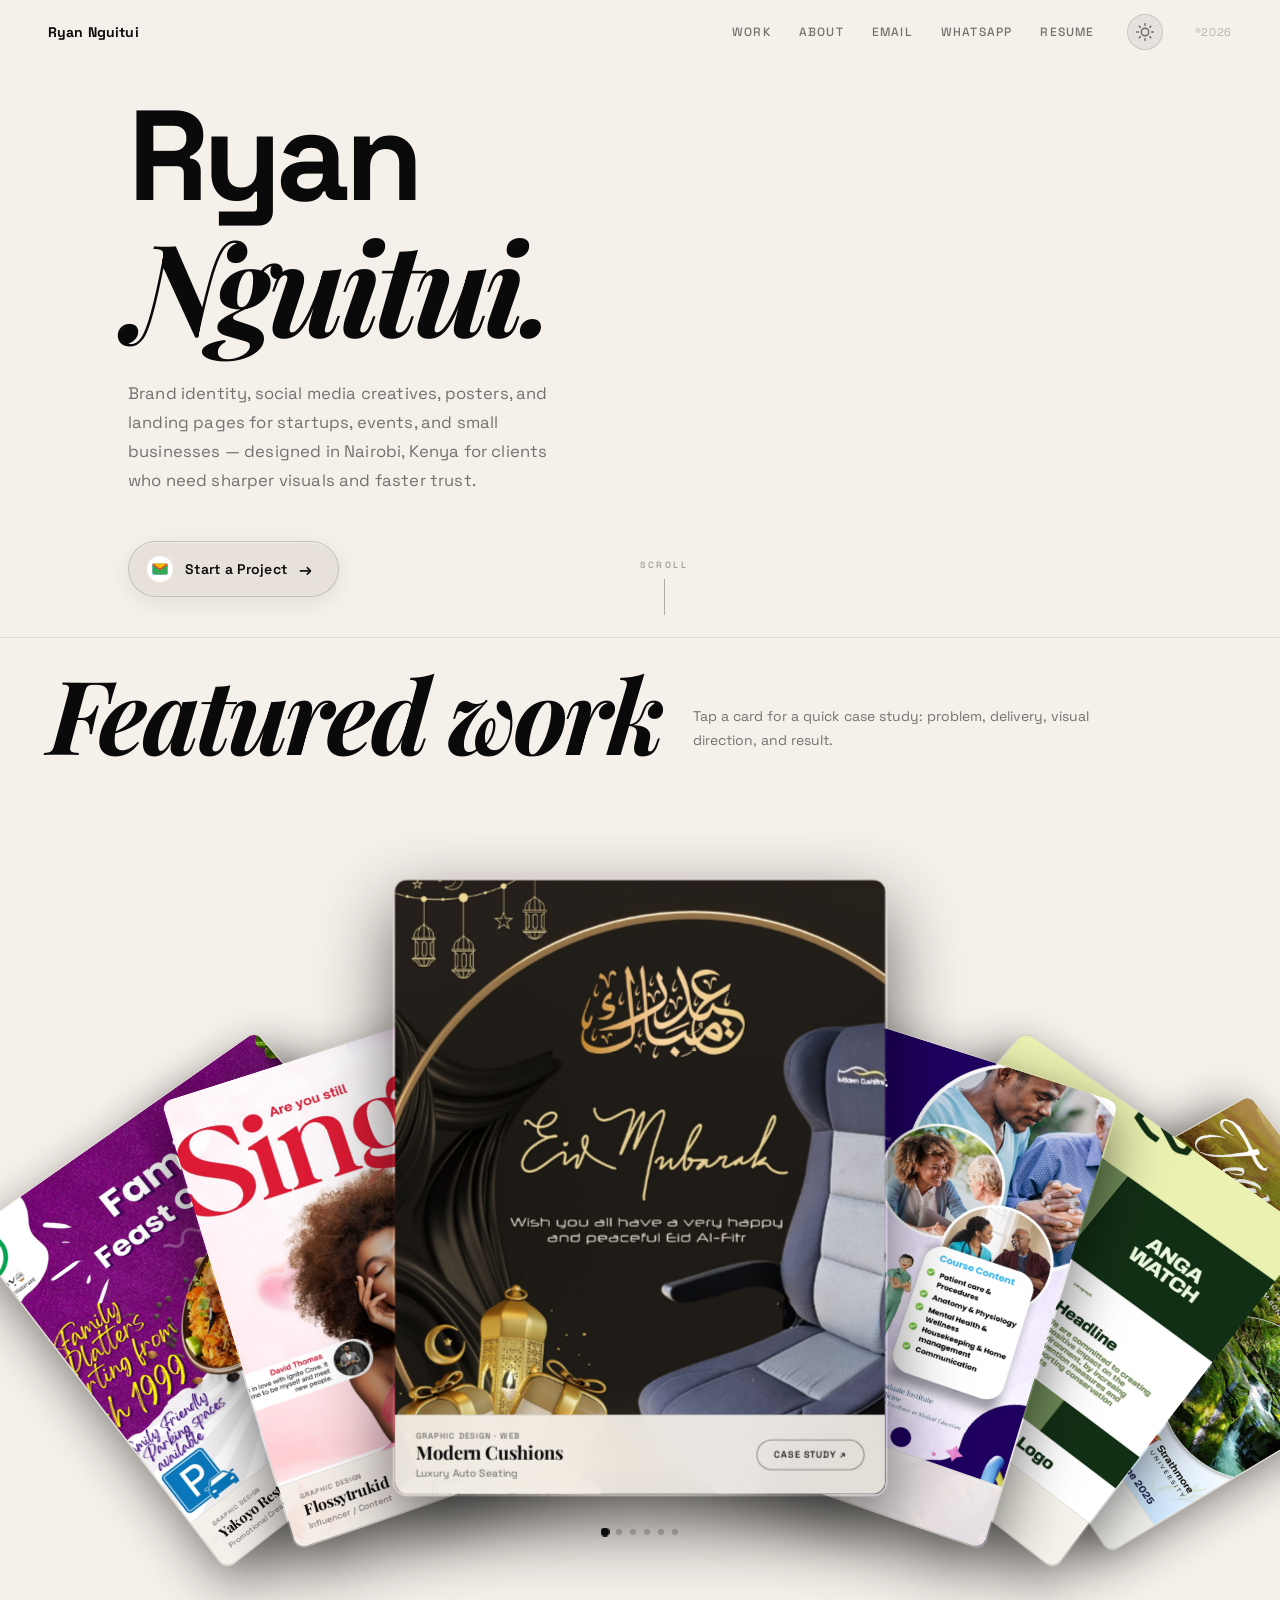
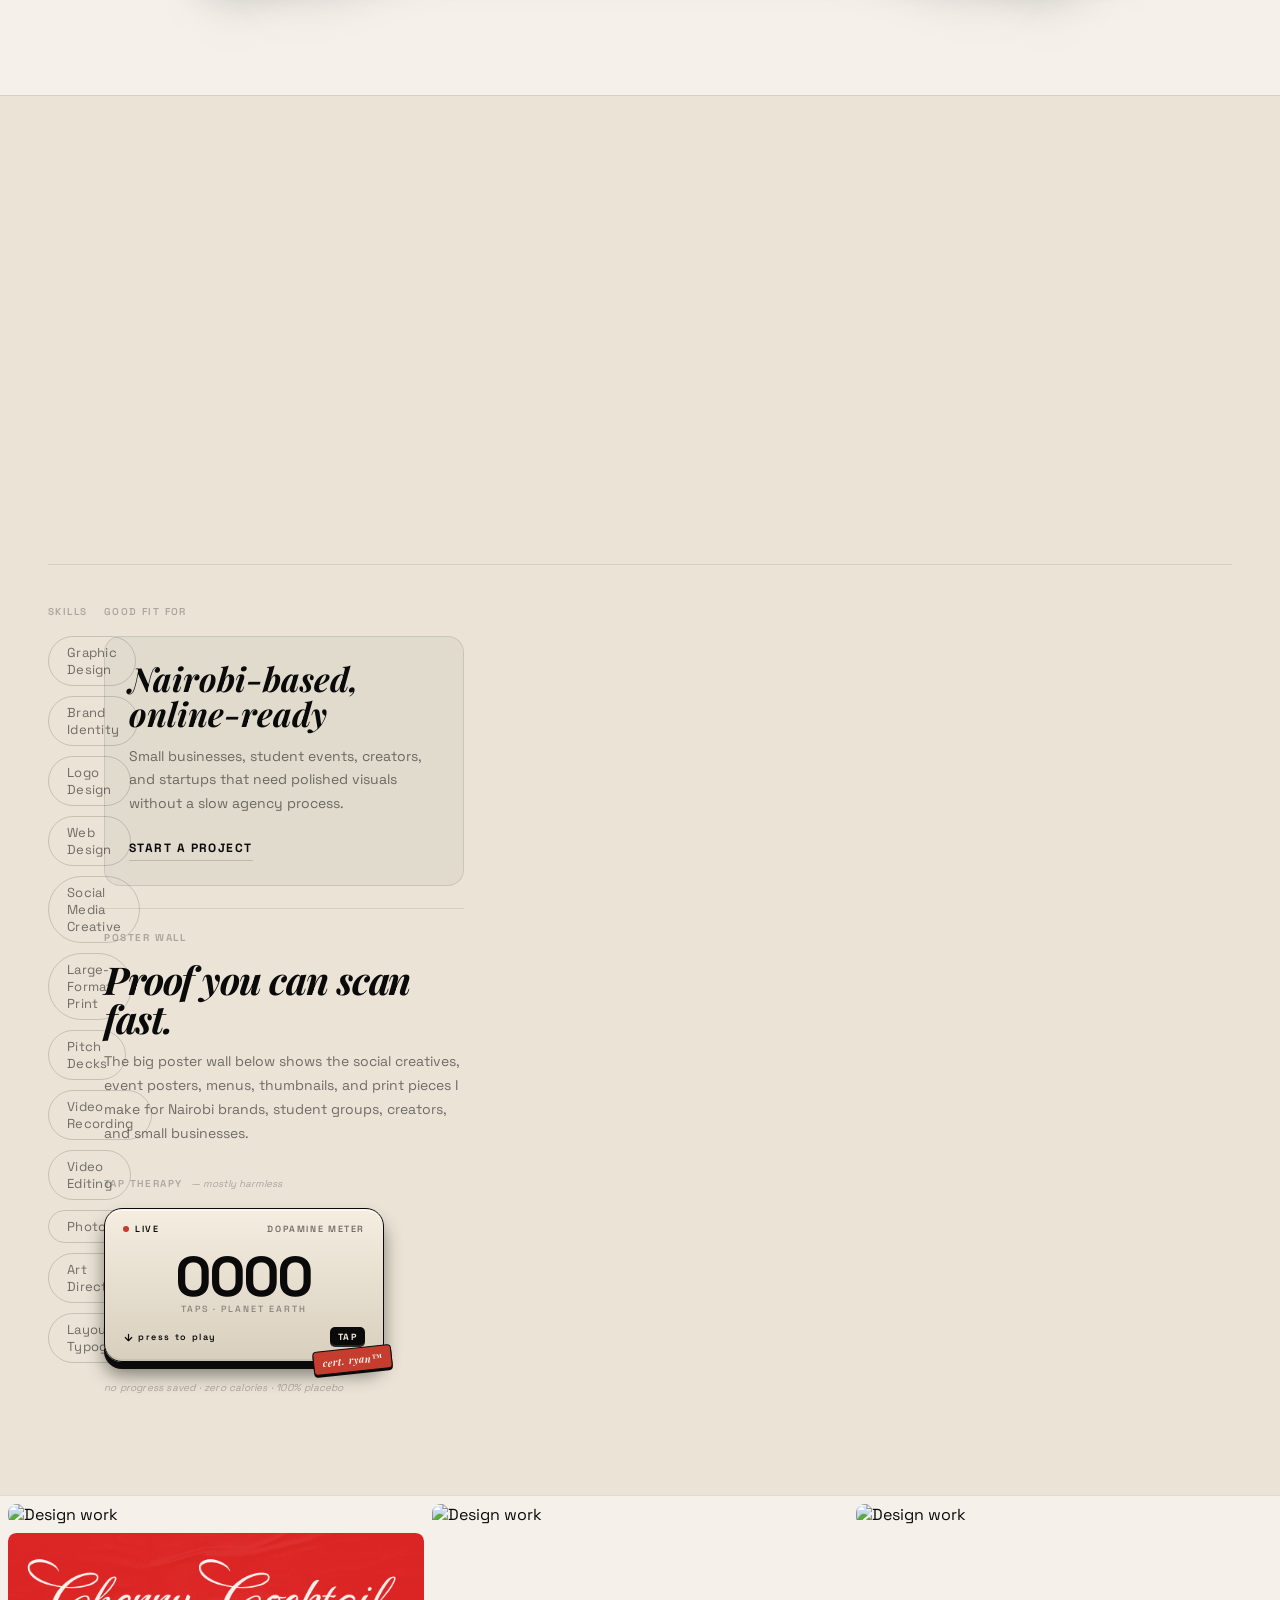
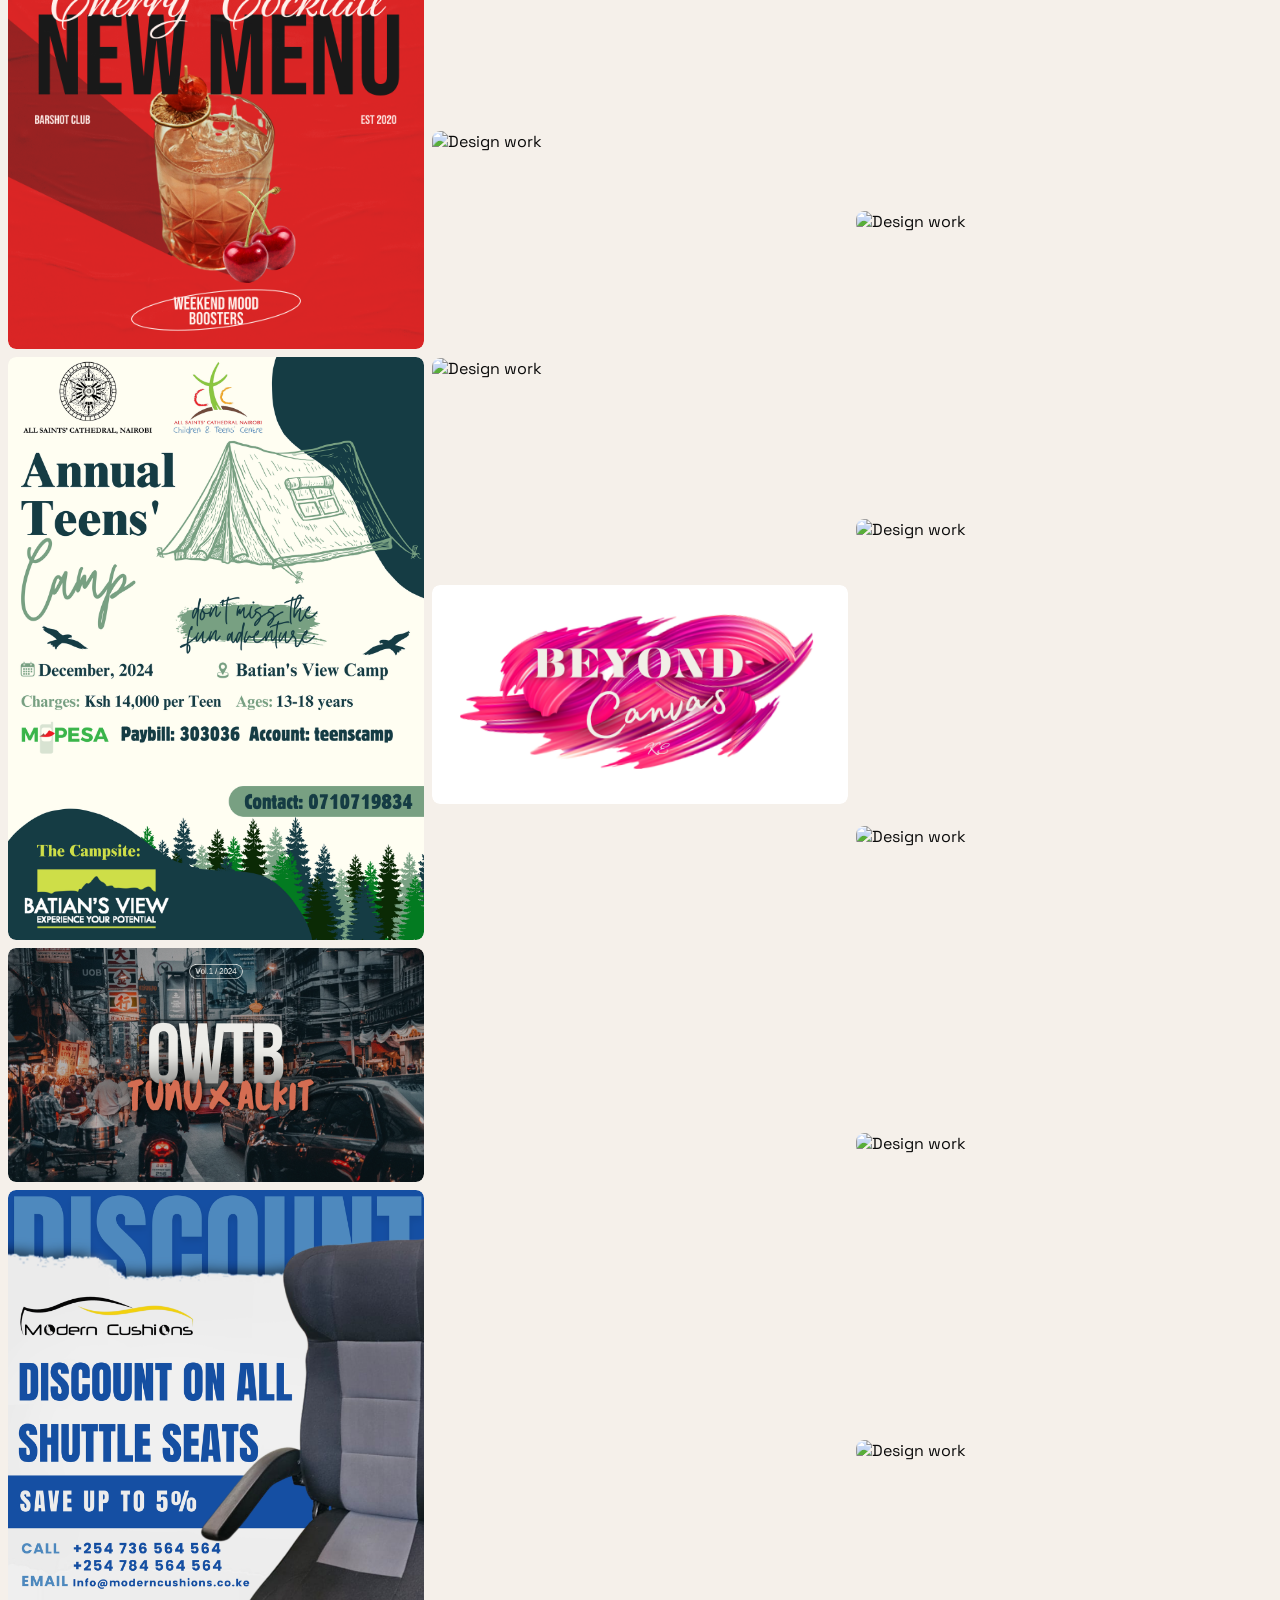
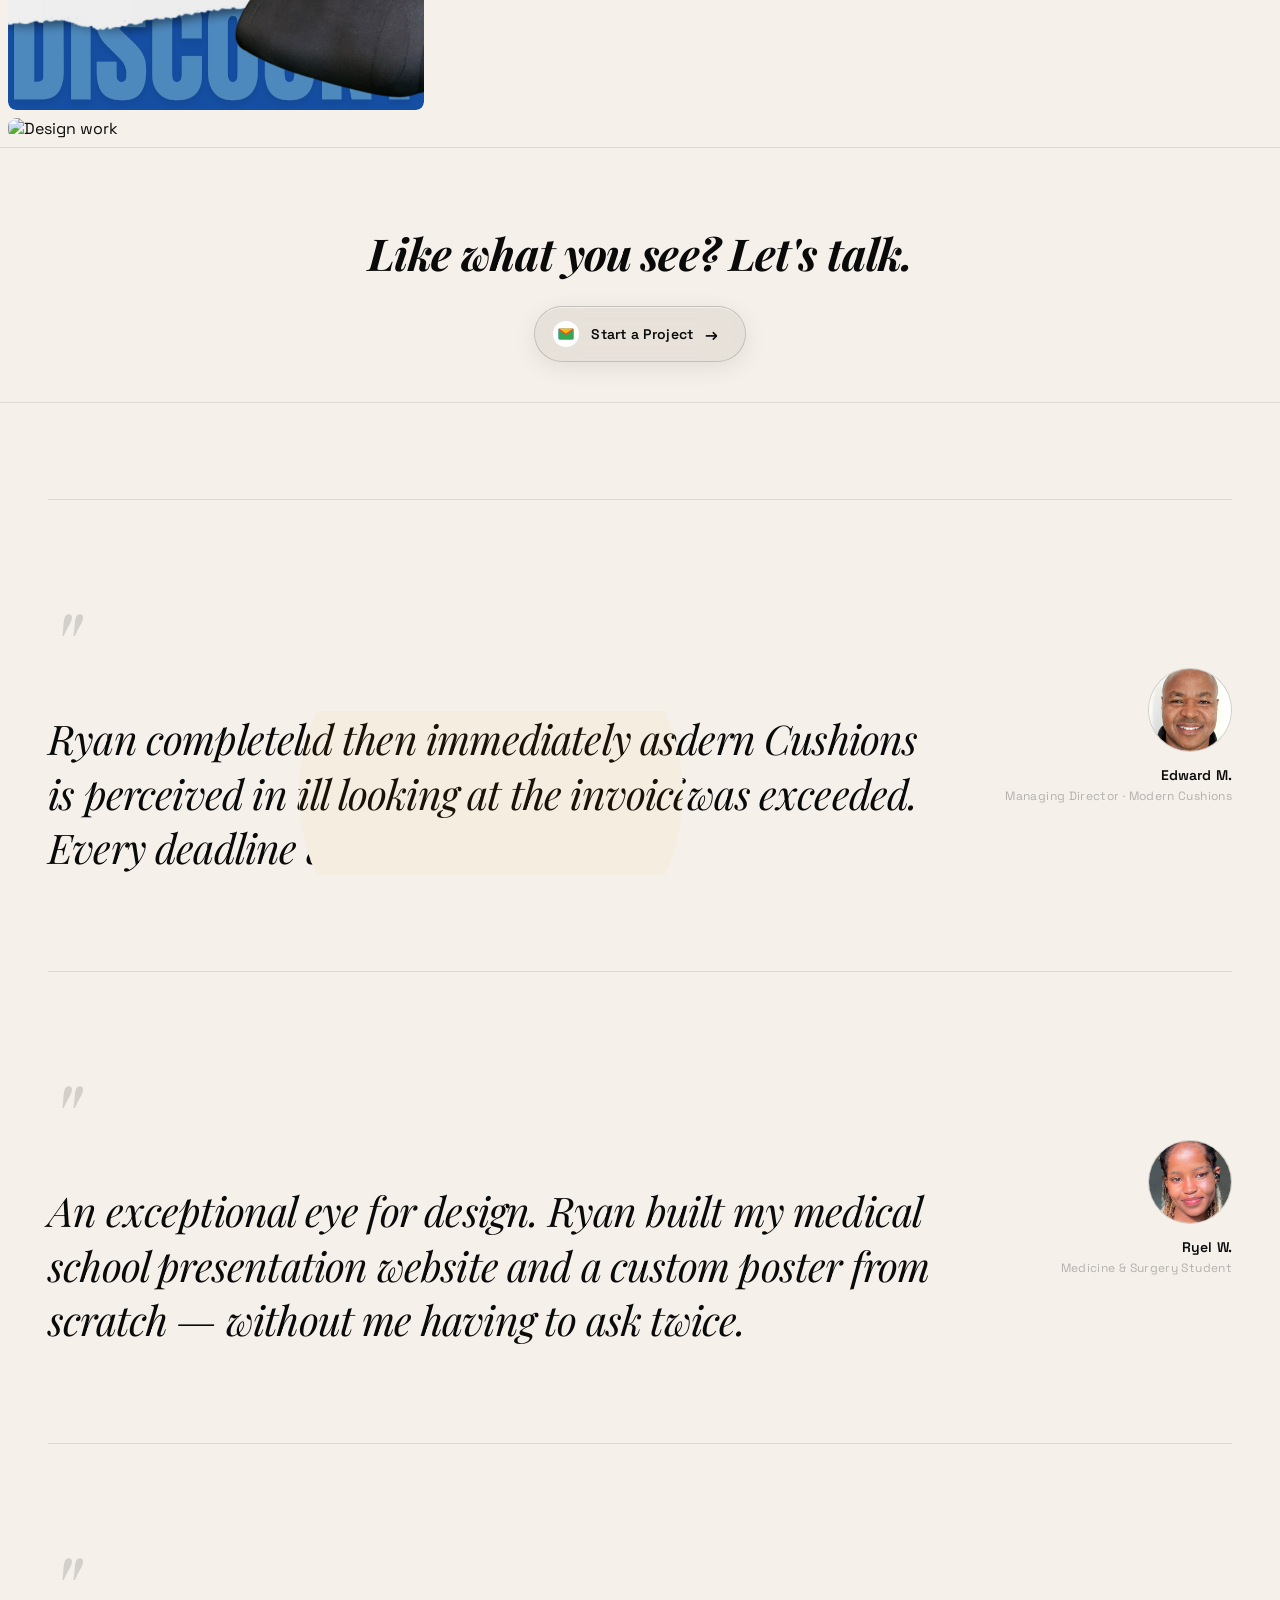
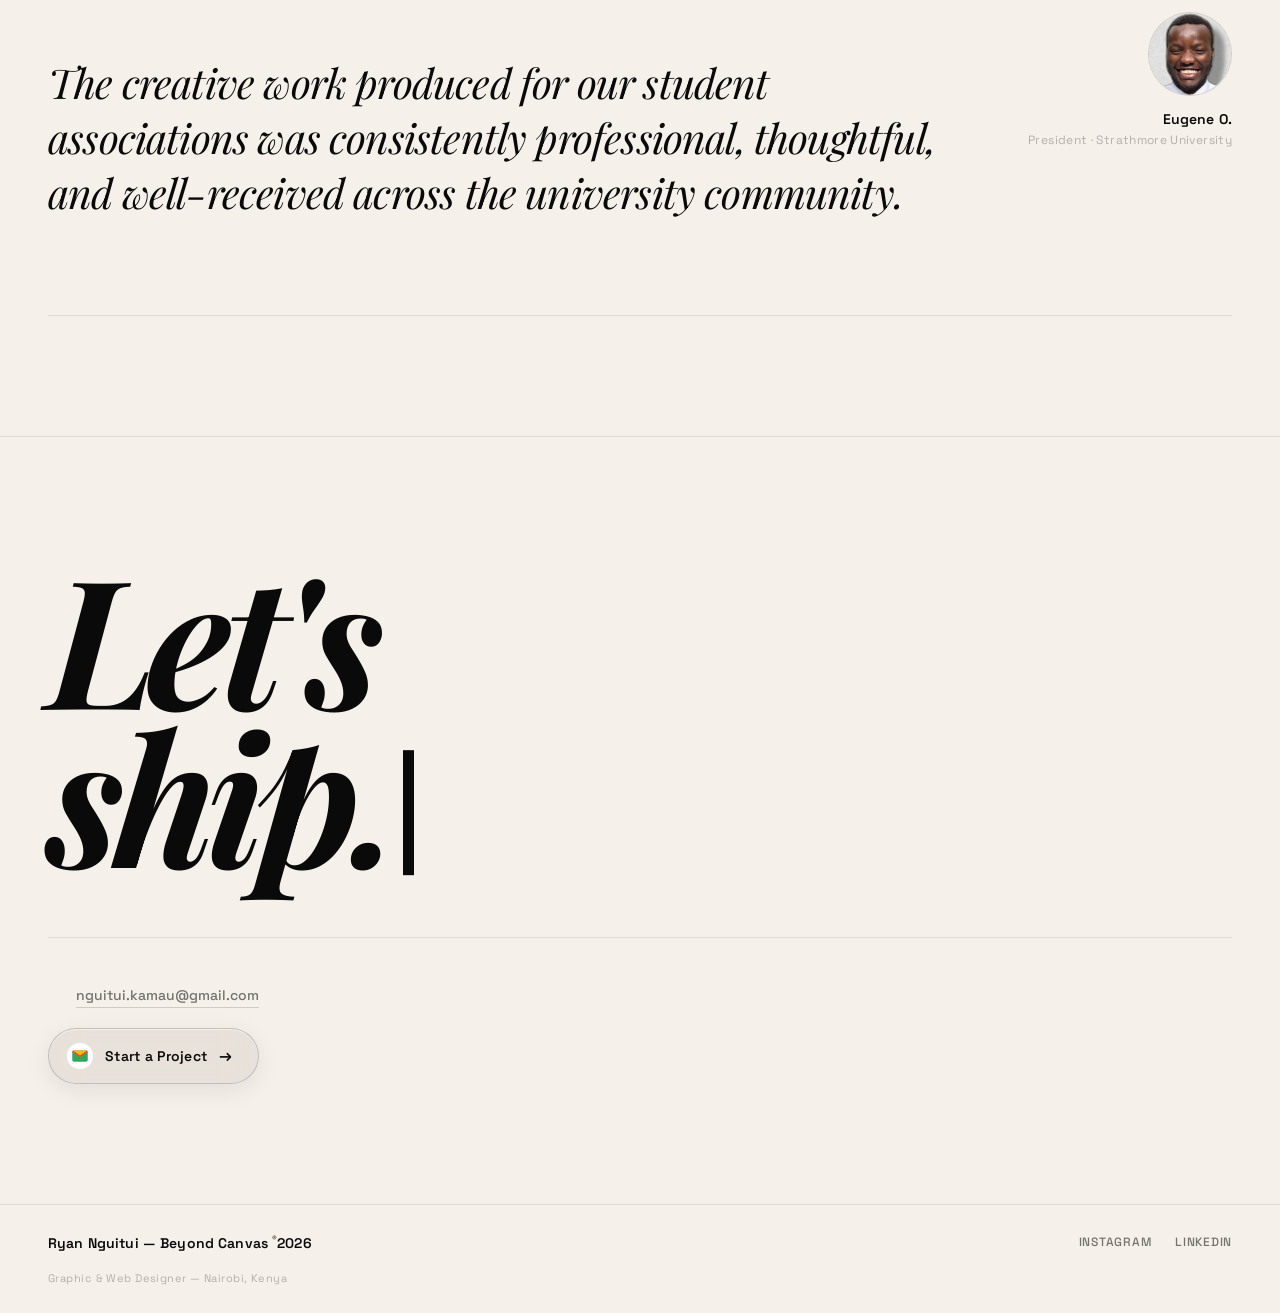
==== index.html @ 6f16a55a "reduced image sizes" ====
<!DOCTYPE html>
<html lang="en">
<head>
    <meta charset="UTF-8">
    <meta name="viewport" content="width=device-width, initial-scale=1.0, maximum-scale=1.0, user-scalable=no, viewport-fit=cover">
    <title>Ryan Nguitui — Graphic &amp; Web Designer · Beyond Canvas</title>
    <meta name="description" content="Nairobi, Kenya-based graphic and web designer creating brand identities, social media creatives, posters, and landing pages for startups, events, and small businesses.">
    <link rel="preconnect" href="https://fonts.googleapis.com">
    <link rel="preconnect" href="https://fonts.gstatic.com" crossorigin>
    <link href="https://fonts.googleapis.com/css2?family=Space+Grotesk:wght@400;500;600;700&family=Playfair+Display:ital,wght@0,400;0,700;1,400;1,700&display=swap" rel="stylesheet">
    <!-- GSAP for magnetic cursor + ScrollTrigger for about magic-text -->
    <script src="https://cdn.jsdelivr.net/npm/gsap@3.12.5/dist/gsap.min.js"></script>
    <script src="https://cdn.jsdelivr.net/npm/gsap@3.12.5/dist/ScrollTrigger.min.js"></script>
    <link rel="stylesheet" href="css/styles.css?v=20260430b">
    <script>
    // Apply saved theme immediately to prevent flash
    (function(){var t=localStorage.getItem('bc_theme');if(t==='light'||((!t)&&window.matchMedia('(prefers-color-scheme: light)').matches)){document.documentElement.classList.add('light');}})();
    </script>
</head>
<body>

<!-- Magnetic cursor (single element — replaces ring+dot) -->
<div class="magnetic-cursor" id="magnetic-cursor" aria-hidden="true"></div>

<!-- "I'm Ryan Nguitui" watermark — fixed bottom-right, appears after work section -->
<div class="ryan-watermark" id="ryan-watermark" aria-hidden="true">
    I'm Ryan Nguitui<sup>®</sup>
</div>

<!-- =============================================
     NAVIGATION
============================================== -->
<header class="nav" id="nav">
    <div class="nav-inner">
        <a href="/" class="nav-logo" data-magnetic>Ryan Nguitui</a>

        <nav class="nav-links" aria-label="Primary">
            <a href="#work"    class="nav-link">Work</a>
            <a href="#about"   class="nav-link">About</a>
            <a href="mailto:nguitui.kamau@gmail.com" class="nav-link">Email</a>
            <a href="https://wa.me/254741201961" class="nav-link" target="_blank" rel="noopener">WhatsApp</a>
            <a href="resume.html" class="nav-link">Resume</a>
        </nav>

        <button class="theme-toggle" id="theme-toggle" aria-label="Toggle light/dark mode" data-magnetic>
            <svg class="theme-icon theme-icon-moon" viewBox="0 0 24 24" width="18" height="18" fill="none" stroke="currentColor" stroke-width="2" stroke-linecap="round" stroke-linejoin="round"><path d="M21 12.79A9 9 0 1 1 11.21 3a7 7 0 0 0 9.79 9.79z"/></svg>
            <svg class="theme-icon theme-icon-sun" viewBox="0 0 24 24" width="18" height="18" fill="none" stroke="currentColor" stroke-width="2" stroke-linecap="round" stroke-linejoin="round"><circle cx="12" cy="12" r="5"/><line x1="12" y1="1" x2="12" y2="3"/><line x1="12" y1="21" x2="12" y2="23"/><line x1="4.22" y1="4.22" x2="5.64" y2="5.64"/><line x1="18.36" y1="18.36" x2="19.78" y2="19.78"/><line x1="1" y1="12" x2="3" y2="12"/><line x1="21" y1="12" x2="23" y2="12"/><line x1="4.22" y1="19.78" x2="5.64" y2="18.36"/><line x1="18.36" y1="5.64" x2="19.78" y2="4.22"/></svg>
        </button>

        <span class="nav-year" aria-hidden="true">®2026</span>

        <button class="burger" id="burger" aria-label="Menu" aria-expanded="false">
            <span></span><span></span>
        </button>
    </div>

    <div class="mobile-menu" id="mobile-menu" aria-hidden="true">
        <a href="#work"       class="m-link">Work</a>
        <a href="#about"      class="m-link">About</a>
        <a href="#contact"    class="m-link">Contact</a>
        <a href="resume.html" class="m-link">Resume</a>
        <div class="m-social">
            <a href="mailto:nguitui.kamau@gmail.com">Email</a>
            <a href="https://wa.me/254741201961" target="_blank" rel="noopener">WhatsApp</a>
            <a href="tel:+254741201961">Call Me</a>
            <a href="https://instagram.com/beyond.canvas.ke" target="_blank" rel="noopener">Instagram</a>
        </div>
    </div>
</header>


<!-- =============================================
     HERO — Portrait + large name only
============================================== -->
<section class="hero" id="hero">

    <!-- Image cursor trail images injected by JS -->

    <div class="hero-grid">

        <!-- LEFT: Name only, big -->
        <div class="hero-left">
            <h1 class="hero-title">Ryan<br><em>Nguitui.</em></h1>

            <p class="hero-tagline">
                <span class="tagline-long">Brand identity, social media creatives, posters, and landing pages for startups, events, and small businesses — designed in Nairobi, Kenya for clients who need sharper visuals and faster trust.</span>
                <span class="tagline-short">Brand identity, posters, social creatives, and landing pages.<br>Based in Nairobi, Kenya.</span>
            </p>

            <div class="hero-ctas">
                <a href="mailto:nguitui.kamau@gmail.com" class="cta-glass cta-desktop" data-magnetic>
                    <span class="cta-icon" aria-hidden="true">
                        <svg viewBox="0 0 24 24" width="18" height="18" xmlns="http://www.w3.org/2000/svg">
                            <path fill="#4285F4" d="M2 6.4c0-.9.7-1.6 1.6-1.6h16.8c.9 0 1.6.7 1.6 1.6v11.2c0 .9-.7 1.6-1.6 1.6H3.6c-.9 0-1.6-.7-1.6-1.6V6.4z"/>
                            <path fill="#FBBC04" d="M22 6.4v.4L12 13.5 2 6.8v-.4c0-.9.7-1.6 1.6-1.6h16.8c.9 0 1.6.7 1.6 1.6z"/>
                            <path fill="#EA4335" d="M12 13.5L2 6.8v-.4c0-.6.3-1.1.8-1.4L12 11.4l9.2-6.4c.5.3.8.8.8 1.4v.4l-10 6.7z"/>
                            <path fill="#34A853" d="M22 17.6c0 .9-.7 1.6-1.6 1.6H3.6c-.9 0-1.6-.7-1.6-1.6V6.8l10 6.7 10-6.7v10.8z"/>
                            <path fill="#C5221F" d="M22 6.4v.4L12 13.5 2 6.8v-.4l10 6.7 10-6.7z" opacity=".15"/>
                        </svg>
                    </span>
                    <span class="cta-text">Start a Project</span>
                    <span class="cta-arrow" aria-hidden="true">→</span>
                </a>
                <a href="https://wa.me/254741201961" class="cta-glass cta-mobile" target="_blank" rel="noopener" data-magnetic>
                    <span class="cta-icon" aria-hidden="true">
                        <svg viewBox="0 0 32 32" width="20" height="20" xmlns="http://www.w3.org/2000/svg">
                            <path fill="#25D366" d="M16 .5C7.4.5.4 7.5.4 16.1c0 2.8.7 5.5 2.1 7.9L.3 32l8.3-2.2c2.3 1.3 4.9 2 7.5 2 8.6 0 15.6-7 15.6-15.6S24.6.5 16 .5z"/>
                            <path fill="#fff" d="M23.6 19.7c-.4-.2-2.4-1.2-2.7-1.3-.4-.1-.6-.2-.9.2-.3.4-1 1.3-1.2 1.5-.2.2-.4.3-.8.1-.4-.2-1.7-.6-3.3-2-1.2-1.1-2-2.5-2.2-2.9-.2-.4 0-.6.2-.8.2-.2.4-.4.6-.6.2-.2.3-.4.4-.6.1-.2.1-.5 0-.7-.1-.2-.9-2.2-1.3-3-.3-.8-.7-.7-.9-.7h-.7c-.3 0-.7.1-1.1.5-.4.4-1.4 1.4-1.4 3.4 0 2 1.5 3.9 1.7 4.2.2.3 2.9 4.5 7.2 6.3 1 .4 1.8.7 2.4.9.7.2 1.4.2 1.9.1.6-.1 1.8-.7 2-1.5.3-.7.3-1.4.2-1.5-.1-.1-.4-.2-.8-.4z"/>
                        </svg>
                    </span>
                    <span class="cta-text">Start a Project</span>
                    <span class="cta-arrow" aria-hidden="true">→</span>
                </a>
            </div>
        </div>

        <!-- RIGHT: Portrait 
             To update: drop your photo named "portrait.png" inside "img/portrait/"! -->
        <div class="hero-right">
            <div class="portrait-img" style="background: url('img/portrait/Untitled design_20260427_214526_0000.png') center bottom / contain no-repeat;"></div>
        </div>

    </div>

    <div class="scroll-hint" aria-hidden="true">
        <span class="scroll-hint-label">Scroll</span>
        <span class="scroll-hint-line"></span>
    </div>
</section>


<!-- =============================================
     WORK — 9 Selected projects (3 × 3 grid)
============================================== -->
<section class="work-section" id="work">
    <div class="work-head fade-up">
        <h2 class="work-title"><em>Featured work</em></h2>
        <p class="work-sub">Tap a card for a quick case study: problem, delivery, visual direction, and result.</p>
    </div>

    <div class="card-stack-root fade-up" id="card-stack-root">
        <div class="card-stack-stage" id="card-stack-stage" tabindex="0" role="region" aria-label="Projects"></div>
        <div class="card-stack-dots" id="card-stack-dots"></div>
    </div>
</section>

<!-- =============================================
     ABOUT — Description + Skills + Worked With
============================================== -->
<section class="about-section" id="about">
    <div class="about-inner">
        <div class="about-top fade-up">
            <div class="about-eyebrow">
                <span class="label-num">—</span>
                <span>About</span>
            </div>
            <p class="about-desc">
                <span class="about-desc-desktop">
                    Third-year electrical engineering student at Strathmore University &mdash; meaning
                    I spend most of my time on circuit diagrams I will never build and design
                    work I actually care about. When I'm not in the lecture hall, I run Beyond
                    Canvas, a Nairobi-based design practice working across brand identity, web,
                    social creative, and large-format print. Co-founder of Angawatch (climate-tech
                    &mdash; trying to stop floods before they become your problem).
                </span>
                <span class="about-desc-mobile">
                    Third-year electrical engineering student at Strathmore University. I run Beyond Canvas, a Nairobi-based design practice working across brand identity, web, social creative, and large-format print, and I'm the co-founder of Angawatch.
                </span>
            </p>
        </div>

        <div class="about-skills fade-up">
            <div class="skills-col">
                <p class="col-label">Skills</p>
                <div class="skills-pills">
                    <span class="skill-pill">Graphic Design</span>
                    <span class="skill-pill">Brand Identity</span>
                    <span class="skill-pill">Logo Design</span>
                    <span class="skill-pill">Web Design</span>
                    <span class="skill-pill">Social Media Creative</span>
                    <span class="skill-pill">Large-Format Print</span>
                    <span class="skill-pill">Pitch Decks</span>
                    <span class="skill-pill">Video Recording</span>
                    <span class="skill-pill">Video Editing</span>
                    <span class="skill-pill">Photography</span>
                    <span class="skill-pill">Art Direction</span>
                    <span class="skill-pill">Layout &amp; Typography</span>
                </div>
            </div>

            <div class="arcade-col">
                <p class="col-label">Good fit for</p>
                <div class="client-fit-card">
                    <span class="fit-stat">Nairobi-based, online-ready</span>
                    <p>Small businesses, student events, creators, and startups that need polished visuals without a slow agency process.</p>
                    <a href="mailto:nguitui.kamau@gmail.com" class="fit-link">Start a Project</a>
                </div>

                <div class="poster-note">
                    <p class="proof-eyebrow">Poster wall</p>
                    <h3>Proof you can scan fast.</h3>
                    <p>The big poster wall below shows the social creatives, event posters, menus, thumbnails, and print pieces I make for Nairobi brands, student groups, creators, and small businesses.</p>
                </div>

                <p class="col-label arcade-heading">Tap therapy <span class="col-label-meta">— mostly harmless</span></p>
                <button class="arcade-btn" type="button" id="tap-counter-btn" aria-label="Press to add a tap to the global counter">
                    <span class="arcade-face">
                        <span class="arcade-row arcade-row-top">
                            <span class="arcade-live">
                                <span class="arcade-live-dot" aria-hidden="true"></span>
                                LIVE
                            </span>
                            <span class="arcade-label">DOPAMINE METER</span>
                        </span>
                        <span class="arcade-number-wrap">
                            <span class="arcade-number" id="tap-counter-number">0000</span>
                            <span class="arcade-units" aria-hidden="true">taps · planet earth</span>
                        </span>
                        <span class="arcade-row arcade-row-bot">
                            <span class="arcade-cue">
                                <svg class="arcade-cue-icon" width="11" height="11" viewBox="0 0 24 24" fill="none" stroke="currentColor" stroke-width="2.6" stroke-linecap="round" stroke-linejoin="round" aria-hidden="true">
                                    <path d="M12 5v14M5 12l7 7 7-7"/>
                                </svg>
                                <span class="arcade-cue-text" id="arcade-cue-text">press to play</span>
                            </span>
                            <span class="arcade-key" aria-hidden="true">TAP</span>
                        </span>
                    </span>
                    <span class="arcade-stamp" aria-hidden="true">cert. ryan™</span>
                </button>
                <p class="arcade-foot">no progress saved · zero calories · 100% placebo</p>
            </div>
        </div>
</section>


<!-- =============================================
     STICKY SCROLL GALLERY
============================================== -->
<section class="sticky-gallery" id="sticky-gallery">
    <div class="sticky-gallery-grid">
        <!-- Left column — scrolls naturally (6 images) -->
        <div class="sg-col sg-col-scroll">
            <figure class="sg-fig"><img src="img/sticky-scroll/Untitled Project (2).png" loading="lazy" alt="Design work"></figure>
            <figure class="sg-fig"><img src="img/sticky-scroll/New Cafe Menu .png" loading="lazy" alt="Design work"></figure>
            <figure class="sg-fig"><img src="img/sticky-scroll/Copy of Green Red Illustrative Camp Party Invitation_20240722_194952_0000.png" loading="lazy" alt="Design work"></figure>
            <figure class="sg-fig"><img src="img/sticky-scroll/20240201_221235_0000.png" loading="lazy" alt="Design work"></figure>
            <figure class="sg-fig"><img src="img/sticky-scroll/Blue and Grey Modern Discount Coupon Code Instagram Post_20251204_101032_0000.png" loading="lazy" alt="Design work"></figure>
            <figure class="sg-fig"><img src="img/sticky-scroll/Grey Newspaper Simple Announcement Press Release Document_20250811_103116_0000.png" loading="lazy" alt="Design work"></figure>
        </div>
        <!-- Center column — sticky (4 images fill viewport) -->
        <div class="sg-col sg-col-sticky">
            <figure class="sg-fig sg-fig-fill"><img src="img/sticky-scroll/Purple Yellow Modern Restaurant Food Menu Promotion Instagram Post_20240801_115756_0000.png" loading="lazy" alt="Design work"></figure>
            <figure class="sg-fig sg-fig-fill"><img src="img/sticky-scroll/Grey Minimalist Wall Art Photo Frame Mockup for Instagram Story_20240524_144716_0000.png" loading="lazy" alt="Design work"></figure>
            <figure class="sg-fig sg-fig-fill"><img src="img/sticky-scroll/Massive_20240617_183454_0000.png" loading="lazy" alt="Design work"></figure>
            <figure class="sg-fig sg-fig-fill"><img src="img/sticky-scroll/20240201_170054_0000.png" loading="lazy" alt="Design work"></figure>
        </div>
        <!-- Right column — scrolls naturally (6 images) -->
        <div class="sg-col sg-col-scroll">
            <figure class="sg-fig"><img src="img/sticky-scroll/Blue Pink Bold Illustration Book Drive Event Poster_20251119_105002_0000.png" loading="lazy" alt="Design work"></figure>
            <figure class="sg-fig"><img src="img/sticky-scroll/Merry Christmas Facebook Post_20251222_211203_0000.png" loading="lazy" alt="Design work"></figure>
            <figure class="sg-fig"><img src="img/sticky-scroll/White And Blue Modern 2023 School Admission Poster_20251105_111537_0000.png" loading="lazy" alt="Design work"></figure>
            <figure class="sg-fig"><img src="img/sticky-scroll/Yellow Bold Flea Market Event Poster_20251119_104141_0000.png" loading="lazy" alt="Design work"></figure>
            <figure class="sg-fig"><img src="img/sticky-scroll/Black and Red Dynamic Bold World Affairs and News YouTube Thumbnail_20251105_160411_0000.png" loading="lazy" alt="Design work"></figure>
            <figure class="sg-fig"><img src="img/sticky-scroll/Blue and Gold Elegant Financial Accounting Completion Certificate_20251016_123831_0000.png" loading="lazy" alt="Design work"></figure>
        </div>
    </div>
</section>



<!-- =============================================
     PRE-TESTIMONIAL CTA — "Like what you see?"
============================================== -->
<section class="post-testi-cta" aria-label="Get in touch">
    <div class="post-testi-inner fade-up">
        <p class="post-testi-line">Like what you see? Let's talk.</p>
        <div class="post-testi-ctas">
            <a href="mailto:nguitui.kamau@gmail.com" class="cta-glass cta-desktop" data-magnetic>
                <span class="cta-icon" aria-hidden="true">
                    <svg viewBox="0 0 24 24" width="18" height="18" xmlns="http://www.w3.org/2000/svg">
                        <path fill="#4285F4" d="M2 6.4c0-.9.7-1.6 1.6-1.6h16.8c.9 0 1.6.7 1.6 1.6v11.2c0 .9-.7 1.6-1.6 1.6H3.6c-.9 0-1.6-.7-1.6-1.6V6.4z"/>
                        <path fill="#FBBC04" d="M22 6.4v.4L12 13.5 2 6.8v-.4c0-.9.7-1.6 1.6-1.6h16.8c.9 0 1.6.7 1.6 1.6z"/>
                        <path fill="#EA4335" d="M12 13.5L2 6.8v-.4c0-.6.3-1.1.8-1.4L12 11.4l9.2-6.4c.5.3.8.8.8 1.4v.4l-10 6.7z"/>
                        <path fill="#34A853" d="M22 17.6c0 .9-.7 1.6-1.6 1.6H3.6c-.9 0-1.6-.7-1.6-1.6V6.8l10 6.7 10-6.7v10.8z"/>
                    </svg>
                </span>
                <span class="cta-text">Start a Project</span>
                <span class="cta-arrow" aria-hidden="true">→</span>
            </a>
            <a href="https://wa.me/254741201961" class="cta-glass cta-mobile" target="_blank" rel="noopener" data-magnetic>
                <span class="cta-icon" aria-hidden="true">
                    <svg viewBox="0 0 32 32" width="20" height="20" xmlns="http://www.w3.org/2000/svg">
                        <path fill="#25D366" d="M16 .5C7.4.5.4 7.5.4 16.1c0 2.8.7 5.5 2.1 7.9L.3 32l8.3-2.2c2.3 1.3 4.9 2 7.5 2 8.6 0 15.6-7 15.6-15.6S24.6.5 16 .5z"/>
                        <path fill="#fff" d="M23.6 19.7c-.4-.2-2.4-1.2-2.7-1.3-.4-.1-.6-.2-.9.2-.3.4-1 1.3-1.2 1.5-.2.2-.4.3-.8.1-.4-.2-1.7-.6-3.3-2-1.2-1.1-2-2.5-2.2-2.9-.2-.4 0-.6.2-.8.2-.2.4-.4.6-.6.2-.2.3-.4.4-.6.1-.2.1-.5 0-.7-.1-.2-.9-2.2-1.3-3-.3-.8-.7-.7-.9-.7h-.7c-.3 0-.7.1-1.1.5-.4.4-1.4 1.4-1.4 3.4 0 2 1.5 3.9 1.7 4.2.2.3 2.9 4.5 7.2 6.3 1 .4 1.8.7 2.4.9.7.2 1.4.2 1.9.1.6-.1 1.8-.7 2-1.5.3-.7.3-1.4.2-1.5-.1-.1-.4-.2-.8-.4z"/>
                    </svg>
                </span>
                <span class="cta-text">Start a Project</span>
                <span class="cta-arrow" aria-hidden="true">→</span>
            </a>
        </div>
    </div>
</section>


<!-- =============================================
     TESTIMONIALS
============================================== -->
<section class="testi-section" aria-label="What people say">
    <div class="testi-item fade-up">
        <div class="testi-content">
            <p class="testi-mark" aria-hidden="true">"</p>
            <div class="testi-text-wrap" tabindex="0" role="button" aria-label="Flip to reveal the real testimonial">
                <div class="testi-card-inner">
                    <p class="testi-public">Ryan completely transformed how Modern Cushions is perceived in the market. Every brief was exceeded. Every deadline was met.</p>
                    <div class="testi-reveal" aria-hidden="true">
                        <p class="testi-real">He did our brand then immediately asked for a review. I was still looking at the invoice. He waited. I typed this.</p>
                    </div>
                </div>
                <span class="testi-flip-cue" aria-hidden="true">
                    <svg viewBox="0 0 24 24" fill="none" stroke="currentColor" stroke-width="2.2" stroke-linecap="round" stroke-linejoin="round"><path d="M21 12a9 9 0 0 1-15.5 6.3"/><path d="M3 12a9 9 0 0 1 15.5-6.3"/><polyline points="21 4 21 9 16 9"/><polyline points="3 20 3 15 8 15"/></svg>
                    <span>Tap to flip</span>
                </span>
            </div>
        </div>
        <div class="testi-who">
            <div class="testi-avatar">
                <img src="img/testimonials/edward.jpg.jpeg" alt="Edward M." loading="lazy" onerror="this.style.display='none'">
                <span class="testi-initials">EM</span>
            </div>
            <div class="testi-meta">
                <span class="testi-name">Edward M.</span>
                <span class="testi-role">Managing Director · Modern Cushions</span>
            </div>
        </div>
    </div>

    <div class="testi-item fade-up">
        <div class="testi-content">
            <p class="testi-mark" aria-hidden="true">"</p>
            <div class="testi-text-wrap" tabindex="0" role="button" aria-label="Flip to reveal the real testimonial">
                <div class="testi-card-inner">
                    <p class="testi-public">An exceptional eye for design. Ryan built my medical school presentation website and a custom poster from scratch — without me having to ask twice.</p>
                    <div class="testi-reveal" aria-hidden="true">
                        <p class="testi-real">He's my brother. He built my medical school website and made my poster. I owe him lunch. Maybe dinner. Definitely not cash.</p>
                    </div>
                </div>
                <span class="testi-flip-cue" aria-hidden="true">
                    <svg viewBox="0 0 24 24" fill="none" stroke="currentColor" stroke-width="2.2" stroke-linecap="round" stroke-linejoin="round"><path d="M21 12a9 9 0 0 1-15.5 6.3"/><path d="M3 12a9 9 0 0 1 15.5-6.3"/><polyline points="21 4 21 9 16 9"/><polyline points="3 20 3 15 8 15"/></svg>
                    <span>Tap to flip</span>
                </span>
            </div>
        </div>
        <div class="testi-who">
            <div class="testi-avatar">
                <img src="img/testimonials/ryel.jpg.jpeg" alt="Ryel W." loading="lazy" onerror="this.style.display='none'">
                <span class="testi-initials">RW</span>
            </div>
            <div class="testi-meta">
                <span class="testi-name">Ryel W.</span>
                <span class="testi-role">Medicine &amp; Surgery Student</span>
            </div>
        </div>
    </div>

    <div class="testi-item fade-up">
        <div class="testi-content">
            <p class="testi-mark" aria-hidden="true">"</p>
            <div class="testi-text-wrap" tabindex="0" role="button" aria-label="Flip to reveal the real testimonial">
                <div class="testi-card-inner">
                    <p class="testi-public">The creative work produced for our student associations was consistently professional, thoughtful, and well-received across the university community.</p>
                    <div class="testi-reveal" aria-hidden="true">
                        <p class="testi-real">His SCESA posters were everywhere on campus for months. I didn't know who made them until he sent me a LinkedIn request and then this form.</p>
                    </div>
                </div>
                <span class="testi-flip-cue" aria-hidden="true">
                    <svg viewBox="0 0 24 24" fill="none" stroke="currentColor" stroke-width="2.2" stroke-linecap="round" stroke-linejoin="round"><path d="M21 12a9 9 0 0 1-15.5 6.3"/><path d="M3 12a9 9 0 0 1 15.5-6.3"/><polyline points="21 4 21 9 16 9"/><polyline points="3 20 3 15 8 15"/></svg>
                    <span>Tap to flip</span>
                </span>
            </div>
        </div>
        <div class="testi-who">
            <div class="testi-avatar">
                <img src="img/testimonials/eugene.jpg.jpeg" alt="Eugene O." loading="lazy" onerror="this.style.display='none'">
                <span class="testi-initials">EO</span>
            </div>
            <div class="testi-meta">
                <span class="testi-name">Eugene O.</span>
                <span class="testi-role">President · Strathmore University</span>
            </div>
        </div>
    </div>

</section>




<!-- =============================================
     CONTACT
============================================== -->
<section class="contact-section" id="contact">
    <div class="contact-inner">
        <h2 class="contact-title typewriter-title fade-up">
            <span class="tw-prefix">Let's</span>
            <span class="tw-cycle">
                <span class="tw-text" id="tw-text" data-words="build.|ship.|create.|design.|launch.|talk.|brand.">build.</span>
                <span class="tw-caret" aria-hidden="true"></span>
            </span>
        </h2>

        <div class="contact-body fade-up">
            <div class="contact-links">
                <a href="mailto:nguitui.kamau@gmail.com" class="contact-email">nguitui.kamau@gmail.com</a>
                <a href="mailto:nguitui.kamau@gmail.com" class="cta-glass cta-desktop" data-magnetic>
                    <span class="cta-icon" aria-hidden="true">
                        <svg viewBox="0 0 24 24" width="18" height="18" xmlns="http://www.w3.org/2000/svg">
                            <path fill="#4285F4" d="M2 6.4c0-.9.7-1.6 1.6-1.6h16.8c.9 0 1.6.7 1.6 1.6v11.2c0 .9-.7 1.6-1.6 1.6H3.6c-.9 0-1.6-.7-1.6-1.6V6.4z"/>
                            <path fill="#FBBC04" d="M22 6.4v.4L12 13.5 2 6.8v-.4c0-.9.7-1.6 1.6-1.6h16.8c.9 0 1.6.7 1.6 1.6z"/>
                            <path fill="#EA4335" d="M12 13.5L2 6.8v-.4c0-.6.3-1.1.8-1.4L12 11.4l9.2-6.4c.5.3.8.8.8 1.4v.4l-10 6.7z"/>
                            <path fill="#34A853" d="M22 17.6c0 .9-.7 1.6-1.6 1.6H3.6c-.9 0-1.6-.7-1.6-1.6V6.8l10 6.7 10-6.7v10.8z"/>
                        </svg>
                    </span>
                    <span class="cta-text">Start a Project</span>
                    <span class="cta-arrow" aria-hidden="true">→</span>
                </a>
                <a href="https://wa.me/254741201961" class="cta-glass cta-mobile" target="_blank" rel="noopener" data-magnetic>
                    <span class="cta-icon" aria-hidden="true">
                        <svg viewBox="0 0 32 32" width="20" height="20" xmlns="http://www.w3.org/2000/svg">
                            <path fill="#25D366" d="M16 .5C7.4.5.4 7.5.4 16.1c0 2.8.7 5.5 2.1 7.9L.3 32l8.3-2.2c2.3 1.3 4.9 2 7.5 2 8.6 0 15.6-7 15.6-15.6S24.6.5 16 .5z"/>
                            <path fill="#fff" d="M23.6 19.7c-.4-.2-2.4-1.2-2.7-1.3-.4-.1-.6-.2-.9.2-.3.4-1 1.3-1.2 1.5-.2.2-.4.3-.8.1-.4-.2-1.7-.6-3.3-2-1.2-1.1-2-2.5-2.2-2.9-.2-.4 0-.6.2-.8.2-.2.4-.4.6-.6.2-.2.3-.4.4-.6.1-.2.1-.5 0-.7-.1-.2-.9-2.2-1.3-3-.3-.8-.7-.7-.9-.7h-.7c-.3 0-.7.1-1.1.5-.4.4-1.4 1.4-1.4 3.4 0 2 1.5 3.9 1.7 4.2.2.3 2.9 4.5 7.2 6.3 1 .4 1.8.7 2.4.9.7.2 1.4.2 1.9.1.6-.1 1.8-.7 2-1.5.3-.7.3-1.4.2-1.5-.1-.1-.4-.2-.8-.4z"/>
                        </svg>
                    </span>
                    <span class="cta-text">Start a Project</span>
                    <span class="cta-arrow" aria-hidden="true">→</span>
                </a>
            </div>
        </div>
    </div>
</section>


<!-- =============================================
     FOOTER
============================================== -->
<footer class="footer">
    <div class="footer-inner">
        <span class="footer-logo">Ryan Nguitui — Beyond Canvas <sup>®</sup>2026</span>
        <nav class="footer-social" aria-label="Social">
            <a href="https://instagram.com/beyond.canvas.ke" target="_blank" rel="noopener" data-magnetic>Instagram</a>
            <a href="https://www.linkedin.com/in/ryan-nguitui/" target="_blank" rel="noopener" data-magnetic>LinkedIn</a>
        </nav>
        <span class="footer-copy">Graphic &amp; Web Designer — Nairobi, Kenya</span>
    </div>
</footer>

<!-- PROJECT MODAL -->
<div class="proj-modal-backdrop" id="projModalBackdrop" aria-hidden="true">
    <button class="proj-modal-nav proj-modal-prev" id="projModalPrev" aria-label="Previous project">&#x2190;</button>
    <button class="proj-modal-nav proj-modal-next" id="projModalNext" aria-label="Next project">&#x2192;</button>
    <div class="proj-modal" role="dialog" aria-modal="true" aria-labelledby="projModalTitle">
        <button class="proj-modal-close" id="projModalClose" aria-label="Close">&#x2715;</button>
        <div class="proj-modal-img-wrap">
            <div class="proj-modal-img" id="projModalImg"></div>
        </div>
        <div class="proj-modal-body">
            <div class="proj-modal-tag" id="projModalTag"></div>
            <h3 class="proj-modal-title" id="projModalTitle"></h3>
            <p class="proj-modal-cat" id="projModalCat"></p>
            <div class="proj-modal-case" id="projModalCase"></div>
        </div>
    </div>
</div>

<script src="js/main.js?v=20260430b"></script>
</body>
</html>
---- css/styles.css ----
/* ======================================================
   RYAN NGUITUI — BEYOND CANVAS PORTFOLIO
   Space Grotesk + Playfair Display
   GSAP Magnetic Cursor
   ====================================================== */

/* ======================================================
   1. RESET
   ====================================================== */
*,
*::before,
*::after {
    box-sizing: border-box;
    margin: 0;
    padding: 0;
}

html {
    scroll-behavior: smooth;
    -webkit-text-size-adjust: 100%;
}

ul,
ol {
    list-style: none;
}

img,
video {
    max-width: 100%;
    display: block;
}

a {
    text-decoration: none;
    color: inherit;
}

button {
    border: none;
    background: none;
    font: inherit;
}

/* ======================================================
   2. DESIGN TOKENS
   ====================================================== */
:root {
    --bg: #000000;
    --text: #FFFFFF;
    --text2: rgba(255, 255, 255, 0.55);
    /* raised from .42 for readability */
    --text3: rgba(255, 255, 255, 0.28);
    --border: rgba(255, 255, 255, 0.09);
    --border2: rgba(255, 255, 255, 0.16);

    /* Fonts */
    --font-display: 'Playfair Display', Georgia, serif;
    --font-sans: 'Space Grotesk', -apple-system, sans-serif;
    /* Keep --font-serif alias for project.css compatibility */
    --font-serif: 'Playfair Display', Georgia, serif;

    --nav-h: 64px;
    --pad-x: 48px;
    --max-w: 1380px;

    --ease: cubic-bezier(0.16, 1, 0.3, 1);
    --ease-io: cubic-bezier(0.33, 1, 0.68, 1);
}

/* ======================================================
   2b. LIGHT THEME
   ====================================================== */
html.light {
    --bg: #f5f0ea;
    --text: #0a0a0a;
    --text2: rgba(10, 10, 10, 0.55);
    --text3: rgba(10, 10, 10, 0.28);
    --border: rgba(10, 10, 10, 0.09);
    --border2: rgba(10, 10, 10, 0.16);
}

html.light body {
    background: var(--bg);
    color: var(--text);
}

/* Nav in light mode */
html.light .nav.scrolled {
    background: rgba(245, 240, 234, .92);
    border-bottom-color: var(--border);
}
html.light .mobile-menu {
    background: var(--bg);
}
html.light .burger span {
    background: #0a0a0a;
}
html.light .m-link { color: #0a0a0a; }
html.light .m-social a { color: rgba(10, 10, 10, 0.55); }
html.light .m-social a:hover { color: #0a0a0a; }

/* Hero */
html.light .hero-title { color: var(--text); }
html.light .portrait-img { filter: grayscale(0%); }

/* Hero tagline */
html.light .hero-tagline { color: rgba(10, 10, 10, 0.55); }

/* Scroll hint */
html.light .scroll-hint-label { color: rgba(10, 10, 10, .38); }
html.light .scroll-hint-line { background: rgba(10, 10, 10, .3); }

/* Watermark */
html.light .ryan-watermark { color: rgba(10, 10, 10, .30); }

/* Card stack */
html.light .stack-card { border-color: rgba(10, 10, 10, .10); }
html.light .stack-card-content {
    background: rgba(245, 240, 234, 0.92);
    border-top-color: rgba(10, 10, 10, .08);
}
html.light .stack-card-title { color: #0a0a0a; }
html.light .stack-card-tag { color: rgba(10, 10, 10, .5); }
html.light .stack-card-cat { color: rgba(10, 10, 10, .6); }
html.light .stack-card-cta { color: #0a0a0a; border-color: rgba(10, 10, 10, .4); }
html.light .stack-dot { background: rgba(10, 10, 10, .2); }
html.light .stack-dot.is-active { background: #0a0a0a; }
html.light .client-fit-card {
    background: rgba(10, 10, 10, 0.04);
    border-color: rgba(10, 10, 10, 0.10);
}
html.light .case-block,
html.light .case-visual {
    background: rgba(10, 10, 10, 0.045);
    border-color: rgba(10, 10, 10, 0.10);
}
html.light .case-block p,
html.light .case-before p {
    color: rgba(10, 10, 10, 0.72);
}

/* Sticky gallery */
html.light .sticky-gallery { background: var(--bg); }

/* CTA glass */
html.light .cta-glass {
    color: #0a0a0a;
    background: rgba(10, 10, 10, 0.06);
    border-color: rgba(10, 10, 10, 0.16);
    box-shadow: 0 6px 24px rgba(0, 0, 0, 0.08), inset 0 1px 0 rgba(255, 255, 255, 0.5);
}
html.light .cta-glass:hover {
    background: rgba(10, 10, 10, 0.10);
    border-color: rgba(10, 10, 10, 0.3);
}

/* Testimonials */
html.light .testi-public { color: var(--text); }
html.light .testi-mark { color: rgba(10, 10, 10, .14); }

/* Contact */
html.light .contact-email { color: var(--text2); border-bottom-color: var(--border2); }
html.light .contact-email:hover { color: var(--text); border-color: rgba(10, 10, 10, .4); }

/* Post-testi CTA */
html.light .post-testi-line { color: var(--text); }

/* Footer */
html.light .footer-social a { color: var(--text2); }
html.light .footer-social a:hover { color: var(--text); }

/* Project modal */
html.light .proj-modal { background: #ece6dd; border-color: var(--border2); }
html.light .proj-modal-backdrop { background: rgba(245, 240, 234, 0.82); }
html.light .proj-modal-title { color: #0a0a0a; }
html.light .proj-modal-desc { color: rgba(10, 10, 10, 0.72); }

/* Magnetic cursor */
html.light .magnetic-cursor {
    background: #0a0a0a;
}

/* About section — cream background in light mode */
html.light .about-section {
    background: #ebe4d6;
}
html.light .about-desc { color: #0a0a0a; }
html.light .skill-pill:hover { border-color: rgba(10, 10, 10, .35); }

/* Falling pattern — hide in light mode */
html.light .falling-pattern-ctn { opacity: 0 !important; }

/* ======================================================
   3. BASE
   ====================================================== */
body {
    font-family: var(--font-sans);
    background: var(--bg);
    color: var(--text);
    overflow-x: hidden;
    -webkit-font-smoothing: antialiased;
}

/* Magnetic cursor active — JS adds .has-magnetic-cursor to <html> only when GSAP
   loaded successfully on a non-touch device. If GSAP CDN fails, the native cursor
   stays visible (no class added) so visitors aren't left with nothing. */
.has-magnetic-cursor,
.has-magnetic-cursor body,
.has-magnetic-cursor a,
.has-magnetic-cursor button,
.has-magnetic-cursor [data-magnetic] {
    cursor: none;
}

/* ======================================================
   4. MAGNETIC CURSOR
   Single white circle — mix-blend-mode: exclusion
   GSAP handles all position, scale, rotation
   ====================================================== */
.magnetic-cursor {
    position: fixed;
    top: 0;
    left: 0;
    width: 40px;
    height: 40px;
    border-radius: 50%;
    background: #FFFFFF;
    mix-blend-mode: exclusion;
    pointer-events: none;
    z-index: 99999;
    will-change: transform, width, height, border-radius;
    /* contrast boost so it's visible on dark backgrounds */
    backdrop-filter: contrast(1.5);
    -webkit-backdrop-filter: contrast(1.5);
    opacity: 0;
    /* starts invisible; JS fades in on first move */
}

/* ======================================================
   5. WATERMARK
   ====================================================== */
.ryan-watermark {
    position: fixed;
    bottom: 32px;
    right: var(--pad-x);
    font-family: var(--font-sans);
    font-size: 14px;
    font-weight: 500;
    letter-spacing: 0.01em;
    color: rgba(255, 255, 255, .45);
    z-index: 900;
    pointer-events: none;
    opacity: 0;
    transform: translateY(8px);
    transition: opacity .6s var(--ease), transform .6s var(--ease);
}

.ryan-watermark sup {
    font-size: 9px;
    vertical-align: super;
    font-weight: 400;
}

.ryan-watermark.show {
    opacity: 1;
    transform: translateY(0);
}

/* ======================================================
   6. NAVIGATION
   ====================================================== */
.nav {
    position: fixed;
    inset-block-start: 0;
    inset-inline: 0;
    z-index: 1000;
    height: var(--nav-h);
    border-bottom: 1px solid transparent;
    transition: border-color .3s, background .3s;
}

.nav.scrolled {
    border-bottom-color: var(--border);
    background: rgba(10, 10, 10, .88);
    backdrop-filter: blur(20px);
    -webkit-backdrop-filter: blur(20px);
}

.nav-inner {
    max-width: var(--max-w);
    margin-inline: auto;
    padding-inline: var(--pad-x);
    height: 100%;
    display: flex;
    align-items: center;
    gap: 32px;
}

.nav-logo {
    font-family: var(--font-sans);
    font-size: 14px;
    font-weight: 700;
    letter-spacing: .01em;
    color: var(--text);
    transition: opacity .2s;
    flex-shrink: 0;
}

.nav-logo:hover {
    opacity: .5;
}

.nav-links {
    display: flex;
    align-items: center;
    gap: 28px;
    margin-inline-start: auto;
}

.nav-link {
    font-family: var(--font-sans);
    font-size: 12px;
    font-weight: 500;
    letter-spacing: .1em;
    text-transform: uppercase;
    color: var(--text2);
    position: relative;
    transition: color .2s;
}

.nav-link::after {
    content: '';
    position: absolute;
    bottom: -3px;
    left: 0;
    right: 0;
    height: 1px;
    background: var(--text);
    transform: scaleX(0);
    transform-origin: left;
    transition: transform .3s var(--ease);
}

.nav-link:hover,
.nav-link.active {
    color: var(--text);
}

.nav-link:hover::after,
.nav-link.active::after {
    transform: scaleX(1);
}

.nav-year {
    font-size: 11px;
    color: var(--text3);
    letter-spacing: .06em;
    flex-shrink: 0;
}

/* Theme toggle */
.theme-toggle {
    display: flex;
    align-items: center;
    justify-content: center;
    width: 36px;
    height: 36px;
    border-radius: 50%;
    background: rgba(255, 255, 255, 0.08);
    border: 1px solid rgba(255, 255, 255, 0.12);
    color: var(--text2);
    cursor: pointer;
    transition: background .25s, border-color .25s, color .25s;
    flex-shrink: 0;
    padding: 0;
}
.theme-toggle:hover {
    background: rgba(255, 255, 255, 0.14);
    border-color: rgba(255, 255, 255, 0.25);
    color: var(--text);
}
html.light .theme-toggle {
    background: rgba(10, 10, 10, 0.06);
    border-color: rgba(10, 10, 10, 0.12);
    color: rgba(10, 10, 10, 0.55);
}
html.light .theme-toggle:hover {
    background: rgba(10, 10, 10, 0.12);
    border-color: rgba(10, 10, 10, 0.25);
    color: #0a0a0a;
}
.theme-icon { display: block; }
.theme-icon-sun { display: none; }
html.light .theme-icon-moon { display: none; }
html.light .theme-icon-sun { display: block; }

/* Burger */
.burger {
    display: none;
    flex-direction: column;
    gap: 6px;
    padding: 6px;
}

.burger span {
    display: block;
    width: 20px;
    height: 1.5px;
    background: var(--text);
    transition: transform .3s var(--ease), opacity .2s;
}

.burger.open span:nth-child(1) {
    transform: translateY(7.5px) rotate(45deg);
}

.burger.open span:nth-child(2) {
    transform: translateY(-7.5px) rotate(-45deg);
}

/* Mobile menu */
.mobile-menu {
    position: fixed;
    inset: var(--nav-h) 0 0 0;
    background: var(--bg);
    padding: 48px var(--pad-x);
    display: flex;
    flex-direction: column;
    gap: 8px;
    transform: translateX(100%);
    transition: transform .4s var(--ease);
    z-index: 999;
    border-top: 1px solid var(--border);
}

.mobile-menu.open {
    transform: translateX(0);
}

.m-link {
    font-family: var(--font-display);
    font-size: clamp(40px, 8vw, 64px);
    font-weight: 700;
    letter-spacing: -0.02em;
    color: var(--text);
    line-height: 1.1;
    transition: opacity .2s;
}

.m-link:hover {
    opacity: .4;
}

.m-social {
    display: flex;
    gap: 24px;
    padding-top: 32px;
    margin-top: auto;
    border-top: 1px solid var(--border);
}

.m-social a {
    font-size: 12px;
    letter-spacing: .08em;
    text-transform: uppercase;
    color: var(--text2);
    transition: color .2s;
}

.m-social a:hover {
    color: var(--text);
}

/* ======================================================
   7. HERO — Portrait + huge name only
   ====================================================== */
.hero {
    position: relative;
    min-height: 64svh;
    overflow: hidden;
}

.hero-grid {
    display: grid;
    grid-template-columns: 54fr 46fr;
    min-height: 64svh;
    align-items: stretch;
}

/* LEFT */
.hero-left {
    display: flex;
    flex-direction: column;
    justify-content: flex-start;
    gap: 22px;
    padding: calc(28px + var(--nav-h)) var(--pad-x) 40px clamp(48px, 10vw, 140px);
    border-right: none;
    position: relative;
    z-index: 2;
}

/* BIG name — Space Grotesk + Playfair italic for the second line */
.hero-title {
    font-family: var(--font-sans);
    font-size: clamp(72px, 10vw, 160px);
    font-weight: 700;
    line-height: 1.0;
    letter-spacing: -0.045em;
    color: var(--text);
}

/* The italic <em> uses Playfair Display */
.hero-title em {
    font-family: var(--font-display);
    font-style: italic;
    font-weight: 700;
}

.hero-tagline {
    font-family: var(--font-sans);
    font-size: clamp(15px, 1.3vw, 18px);
    font-weight: 400;
    line-height: 1.75;
    color: var(--text2);
    letter-spacing: .01em;
    max-width: 420px;
}

.tagline-short {
    display: none;
}

.hero-ctas {
    display: flex;
    align-items: center;
    gap: 12px;
    margin-top: 24px;
}

/* Glass CTA — primary "Let's Build" with brand-coloured icon */
.cta-glass {
    display: inline-flex;
    align-items: center;
    gap: 12px;
    padding: 14px 26px 14px 18px;
    border-radius: 999px;
    font-family: var(--font-sans);
    font-size: 14px;
    font-weight: 600;
    letter-spacing: .02em;
    color: #fff;
    background: rgba(255, 255, 255, 0.07);
    border: 1px solid rgba(255, 255, 255, 0.16);
    backdrop-filter: blur(18px) saturate(1.4);
    -webkit-backdrop-filter: blur(18px) saturate(1.4);
    box-shadow: 0 6px 24px rgba(0, 0, 0, 0.25), inset 0 1px 0 rgba(255, 255, 255, 0.08);
    transition: background .25s var(--ease), border-color .25s var(--ease), transform .25s var(--ease);
}

.cta-glass:hover {
    background: rgba(255, 255, 255, 0.12);
    border-color: rgba(255, 255, 255, 0.3);
    transform: translateY(-2px);
}

.cta-glass .cta-icon {
    display: inline-flex;
    align-items: center;
    justify-content: center;
    width: 26px;
    height: 26px;
    border-radius: 999px;
    background: #fff;
    flex-shrink: 0;
}

.cta-glass .cta-icon svg {
    display: block;
}

.cta-glass .cta-arrow {
    font-size: 16px;
    transition: transform .25s var(--ease);
}

.cta-glass:hover .cta-arrow {
    transform: translateX(3px);
}

.cta-mobile { display: none; }

/* Scroll hint */
.scroll-hint {
    position: absolute;
    bottom: 22px;
    left: 50%;
    transform: translateX(-50%);
    display: flex;
    flex-direction: column;
    align-items: center;
    gap: 8px;
    z-index: 3;
    opacity: 0;
    animation: heroIn .8s var(--ease) .5s forwards;
}

.scroll-hint-label {
    font-family: var(--font-sans);
    font-size: 9px;
    font-weight: 500;
    letter-spacing: .28em;
    text-transform: uppercase;
    color: rgba(255, 255, 255, .38);
}

.scroll-hint-line {
    display: block;
    width: 1px;
    height: 36px;
    background: rgba(255, 255, 255, .3);
    transform-origin: top center;
    animation: scrollDrop 2s ease-in-out 1s infinite;
}

@keyframes scrollDrop {
    0% {
        transform: scaleY(0);
        opacity: 0;
        transform-origin: top center;
    }

    40% {
        transform: scaleY(1);
        opacity: 1;
        transform-origin: top center;
    }

    60% {
        transform: scaleY(1);
        opacity: 1;
        transform-origin: bottom center;
    }

    100% {
        transform: scaleY(0);
        opacity: 0;
        transform-origin: bottom center;
    }
}

/* RIGHT — Portrait */
.hero-right {
    position: relative;
    overflow: hidden;
}



.portrait-img {
    position: absolute;
    inset: 0;
    transition: transform .8s var(--ease);
    transform-origin: center bottom;
    transform: scale(1.4);
    filter: grayscale(100%);
    -webkit-mask-image: linear-gradient(to right, transparent 0%, black 25%);
    mask-image: linear-gradient(to right, transparent 0%, black 25%);
}

.hero-right:hover .portrait-img {
    transform: scale(1.45);
}

/* Hero load animations */
.hero-title,
.hero-tagline {
    opacity: 0;
    transform: translateY(24px);
    animation: heroIn .8s var(--ease) forwards;
}

.hero-title {
    animation-delay: .1s;
}

.hero-tagline {
    animation-delay: .26s;
}

.portrait-img {
    opacity: 0;
    animation: fadeIn .9s var(--ease) .2s forwards;
}

@keyframes heroIn {
    to {
        opacity: 1;
        transform: translateY(0);
    }
}

@keyframes fadeIn {
    to {
        opacity: 1;
    }
}

/* Image cursor trail — injected by JS */
.trail-img {
    position: absolute;
    width: 155px;
    height: 195px;
    object-fit: cover;
    border-radius: 14px;
    pointer-events: none;
    user-select: none;
    transform: translate(-50%, -50%) scale(0);
    opacity: 0;
    transition: transform .3s var(--ease-io), opacity .25s;
    z-index: 20;
    will-change: transform, opacity;
}

.trail-img[data-status="active"] {
    transform: translate(-50%, -50%) scale(1);
    opacity: 1;
    transition: transform .5s var(--ease-io), opacity .35s;
}

/* ======================================================
   8. ABOUT SECTION
   ====================================================== */
.about-section {
    border-top: 1px solid var(--border);
    padding: 100px var(--pad-x);
}

.about-inner {
    max-width: var(--max-w);
    margin-inline: auto;
    display: flex;
    flex-direction: column;
    gap: 64px;
}

.about-top {
    display: flex;
    flex-direction: column;
    gap: 32px;
    max-width: none;
}

.about-eyebrow {
    display: flex;
    align-items: center;
    gap: 12px;
    font-family: var(--font-sans);
    font-size: 11px;
    font-weight: 500;
    text-transform: uppercase;
    letter-spacing: .12em;
    color: var(--text3);
}

.about-desc {
    font-family: var(--font-sans);
    font-size: clamp(24px, 2.4vw, 36px);
    line-height: 1.4;
    letter-spacing: -0.005em;
    color: #f5ede0;
    font-weight: 500;
    max-width: none;
}

.magic-word {
    display: inline;
    transition: opacity .2s ease;
}

.about-desc-mobile { display: none; }
.skills-mobile-more { display: none; }

.about-skills {
    padding-top: 40px;
    border-top: 1px solid var(--border);
    display: grid;
    grid-template-columns: minmax(0, 1fr) auto;
    gap: 56px;
    align-items: start;
}
.skills-col { min-width: 0; }
.arcade-col { display: flex; flex-direction: column; }

.col-label {
    font-family: var(--font-sans);
    font-size: 10px;
    font-weight: 600;
    letter-spacing: .14em;
    text-transform: uppercase;
    color: var(--text3);
    margin-bottom: 18px;
}

.skills-pills {
    display: flex;
    flex-wrap: wrap;
    gap: 10px;
}

.skill-pill {
    font-family: var(--font-sans);
    font-size: 13px;
    font-weight: 400;
    letter-spacing: .02em;
    color: var(--text2);
    padding: 7px 18px;
    border: 1px solid var(--border2);
    border-radius: 999px;
    transition: color .2s, border-color .2s;
}

.skill-pill:hover {
    color: var(--text);
    border-color: rgba(255, 255, 255, .3);
}

.client-fit-card {
    width: min(360px, 100%);
    padding: 24px;
    border: 1px solid var(--border2);
    border-radius: 16px;
    background: rgba(255, 255, 255, 0.06);
}

.fit-stat {
    display: block;
    margin-bottom: 14px;
    font-family: var(--font-display);
    font-style: italic;
    font-size: clamp(26px, 2.6vw, 36px);
    font-weight: 700;
    line-height: 1.05;
    color: var(--text);
}

.client-fit-card p {
    margin: 0 0 20px;
    font-family: var(--font-sans);
    font-size: 14px;
    line-height: 1.7;
    color: var(--text2);
}

.fit-link {
    display: inline-flex;
    font-family: var(--font-sans);
    font-size: 12px;
    font-weight: 700;
    letter-spacing: .12em;
    text-transform: uppercase;
    color: var(--text);
    border-bottom: 1px solid var(--border2);
    padding-bottom: 4px;
}

.poster-note {
    width: min(360px, 100%);
    margin-top: 22px;
    padding: 22px 0 4px;
    border-top: 1px solid var(--border);
}

.poster-note h3 {
    margin: 0 0 12px;
    font-family: var(--font-display);
    font-style: italic;
    font-size: clamp(28px, 3vw, 42px);
    line-height: 1.02;
    letter-spacing: -0.03em;
    color: var(--text);
}

.poster-note p:last-child {
    margin: 0;
    font-family: var(--font-sans);
    font-size: 14px;
    line-height: 1.7;
    color: var(--text2);
}

.arcade-heading {
    margin-top: 28px;
}


/* ======================================================
   ARCADE TAP BUTTON — gamified press button beside skills
   Real depth via dark "side" shadow that compresses on press.
   ====================================================== */
.arcade-btn {
    --face-1:   #f5ede0;
    --face-2:   #d8cfbe;
    --rim:      #0a0a0a;
    --depth:    7px;
    position: relative;
    display: block;
    width: 280px;
    padding: 0;
    background: transparent;
    border: 0;
    color: var(--rim);
    cursor: pointer;
    user-select: none;
    -webkit-tap-highlight-color: transparent;
    isolation: isolate;
    transform: translateY(0);
    transition: transform .12s ease;
    will-change: transform;
}

.arcade-face {
    display: flex;
    flex-direction: column;
    gap: 12px;
    padding: 14px 18px 14px;
    background: linear-gradient(180deg, var(--face-1) 0%, var(--face-2) 100%);
    border: 1.5px solid var(--rim);
    border-radius: 18px;
    box-shadow:
        0 var(--depth) 0 0 var(--rim),                     /* the "side" of the button */
        0 calc(var(--depth) + 6px) 18px rgba(0, 0, 0, 0.45), /* drop shadow */
        inset 0 2px 0 rgba(255, 255, 255, 0.55),            /* top highlight */
        inset 0 -2px 0 rgba(0, 0, 0, 0.08);                 /* bottom shading */
    transition: box-shadow .12s ease;
}

/* Hover — lifts a touch, shadow grows */
.arcade-btn:hover {
    transform: translateY(-2px);
}
.arcade-btn:hover .arcade-face {
    box-shadow:
        0 calc(var(--depth) + 2px) 0 0 var(--rim),
        0 calc(var(--depth) + 12px) 26px rgba(0, 0, 0, 0.55),
        inset 0 2px 0 rgba(255, 255, 255, 0.65),
        inset 0 -2px 0 rgba(0, 0, 0, 0.1);
}

/* Press — button compresses into its own shadow */
.arcade-btn:active,
.arcade-btn.is-pressed {
    transform: translateY(var(--depth));
    transition-duration: .06s;
}
.arcade-btn:active .arcade-face,
.arcade-btn.is-pressed .arcade-face {
    box-shadow:
        0 1px 0 0 var(--rim),
        0 3px 8px rgba(0, 0, 0, 0.35),
        inset 0 2px 0 rgba(255, 255, 255, 0.4),
        inset 0 -1px 0 rgba(0, 0, 0, 0.12);
    transition-duration: .06s;
}

.arcade-row {
    display: flex;
    align-items: center;
    justify-content: space-between;
    font-family: var(--font-sans);
    font-size: 9px;
    font-weight: 600;
    letter-spacing: .18em;
    color: var(--rim);
}

.arcade-live {
    display: inline-flex;
    align-items: center;
    gap: 6px;
}
.arcade-live-dot {
    width: 6px;
    height: 6px;
    border-radius: 50%;
    background: #c43d2e;
    box-shadow: 0 0 0 0 rgba(196, 61, 46, 0.65);
    animation: arcadeLivePulse 1.4s ease-out infinite;
}
@keyframes arcadeLivePulse {
    0%, 100% { box-shadow: 0 0 0 0 rgba(196, 61, 46, 0.65); }
    50%      { box-shadow: 0 0 0 6px rgba(196, 61, 46, 0); }
}

.arcade-label {
    color: rgba(10, 10, 10, 0.55);
}

.arcade-number-wrap {
    position: relative;
    display: block;
    overflow: visible;
}

.col-label-meta {
    font-style: italic;
    text-transform: none;
    letter-spacing: 0;
    font-weight: 400;
    color: var(--text3);
    margin-left: 4px;
}

.arcade-units {
    display: block;
    margin-top: -4px;
    font-family: var(--font-sans);
    font-size: 9px;
    font-weight: 500;
    letter-spacing: .22em;
    text-transform: uppercase;
    color: rgba(10, 10, 10, 0.42);
}

.arcade-cue-text {
    display: inline-block;
    transition: opacity .18s ease;
}
.arcade-cue-text.is-flashing {
    animation: arcadeQuipFlash .42s cubic-bezier(0.16, 1, 0.3, 1);
}
@keyframes arcadeQuipFlash {
    0%   { opacity: 0; transform: translateY(3px); }
    100% { opacity: 1; transform: translateY(0);   }
}

/* Cute "cert. ryan™" stamp angled on the bottom-right of the button */
.arcade-stamp {
    position: absolute;
    right: -8px;
    bottom: -10px;
    z-index: 6;
    transform: rotate(-6deg);
    padding: 4px 8px;
    font-family: var(--font-display);
    font-style: italic;
    font-size: 10px;
    font-weight: 700;
    color: #f5ede0;
    background: #c43d2e;
    border: 1.5px solid #0a0a0a;
    border-radius: 4px;
    box-shadow: 0 2px 0 0 #0a0a0a;
    pointer-events: none;
    letter-spacing: 0.02em;
    transition: transform .25s var(--ease);
}
.arcade-btn:hover .arcade-stamp {
    transform: rotate(-3deg) translateY(-2px);
}

/* Tiny disclaimer line under the button */
.arcade-foot {
    margin-top: 18px;
    max-width: 280px;
    font-family: var(--font-sans);
    font-size: 10px;
    font-style: italic;
    line-height: 1.5;
    color: var(--text3);
    letter-spacing: 0.02em;
}

.arcade-number {
    display: block;
    font-family: var(--font-sans);
    font-weight: 700;
    font-size: 56px;
    line-height: 1;
    letter-spacing: -0.02em;
    color: var(--rim);
    font-variant-numeric: tabular-nums;
    padding: 2px 0;
    transition: transform .12s ease;
}
.arcade-number.is-bumping {
    animation: arcadeBump .28s cubic-bezier(0.34, 1.56, 0.64, 1);
}
@keyframes arcadeBump {
    0%   { transform: scale(1); }
    50%  { transform: scale(1.05); }
    100% { transform: scale(1); }
}

.arcade-cue {
    display: inline-flex;
    align-items: center;
    gap: 4px;
}
.arcade-cue svg { display: block; }

.arcade-key {
    background: var(--rim);
    color: var(--face-1);
    padding: 4px 8px;
    border-radius: 5px;
    font-size: 9px;
    font-weight: 700;
    letter-spacing: .14em;
    box-shadow: inset 0 -2px 0 rgba(255, 255, 255, 0.12);
}

/* ---------- Click effects (particles + +1 floater) ---------- */
.tap-plus {
    position: absolute;
    z-index: 5;
    pointer-events: none;
    font-family: var(--font-sans);
    font-weight: 700;
    font-size: 18px;
    color: var(--rim, #0a0a0a);
    background: #f5ede0;
    padding: 4px 8px;
    border-radius: 6px;
    border: 1.5px solid #0a0a0a;
    box-shadow: 0 3px 0 0 #0a0a0a;
    transform: translate(-50%, -50%);
    animation: tapPlusFloat 1s cubic-bezier(0.16, 1, 0.3, 1) forwards;
}
@keyframes tapPlusFloat {
    0%   { transform: translate(-50%, -50%)  scale(0.6); opacity: 0; }
    18%  { transform: translate(-50%, -65%)  scale(1.05); opacity: 1; }
    100% { transform: translate(-50%, -200%) scale(0.85); opacity: 0; }
}
.tap-particle {
    position: absolute;
    z-index: 4;
    width: 5px;
    height: 5px;
    border-radius: 50%;
    pointer-events: none;
    transform: translate(-50%, -50%);
    animation: tapParticleBurst .85s cubic-bezier(0.16, 1, 0.3, 1) forwards;
}
@keyframes tapParticleBurst {
    0%   { transform: translate(-50%, -50%) scale(1); opacity: 1; }
    100% { transform: translate(calc(-50% + var(--dx)), calc(-50% + var(--dy))) scale(0.2); opacity: 0; }
}

/* ---------- Mobile: stack columns, full-width button ---------- */
@media (max-width: 768px) {
    .about-skills {
        grid-template-columns: 1fr;
        gap: 32px;
    }
    .arcade-btn { width: 100%; max-width: 360px; }
    .arcade-number { font-size: 48px; }
}

@media (prefers-reduced-motion: reduce) {
    .arcade-live-dot,
    .arcade-number.is-bumping { animation: none; }
}


/* ======================================================
   STICKY SCROLL GALLERY
   ====================================================== */
.sticky-gallery {
    background: var(--bg);
    border-top: 1px solid var(--border);
}
.sticky-gallery-grid {
    display: grid;
    grid-template-columns: 1fr 1fr 1fr;
    gap: 8px;
    padding: 8px;
    max-width: var(--max-w);
    margin-inline: auto;
}

/* Scrolling side columns */
.sg-col-scroll {
    display: grid;
    gap: 8px;
}

/* Sticky center column */
.sg-col-sticky {
    position: sticky;
    top: 0;
    height: 100vh;
    display: grid;
    grid-template-rows: repeat(4, 1fr);
    gap: 8px;
}

/* Image figures */
.sg-fig {
    margin: 0;
    width: 100%;
    overflow: hidden;
    border-radius: 8px;
}
.sg-fig img {
    width: 100%;
    height: 100%;
    object-fit: cover;
    display: block;
    transition: transform .4s var(--ease);
    border-radius: 8px;
}
.sg-fig:hover img {
    transform: scale(1.03);
}

/* Side column images — natural aspect ratio */
.sg-col-scroll .sg-fig img {
    height: auto;
    object-fit: contain;
}

/* Center column fills — stretch to fill row */
.sg-fig-fill {
    height: 100%;
}

/* Mobile: 3 columns maintained, tighter gaps */
@media (max-width: 768px) {
    .sticky-gallery-grid {
        gap: 4px;
        padding: 4px;
    }
    .sg-col-sticky {
        gap: 4px;
    }
}

/* ======================================================
   9. WORK / PROJECTS — 3 × 3 GRID
   ====================================================== */
.work-section {
    padding: 28px var(--pad-x) 120px;
    max-width: var(--max-w);
    margin-inline: auto;
    border-top: 1px solid var(--border);
}

.work-head {
    display: flex;
    align-items: flex-end;
    justify-content: flex-start;
    gap: 32px;
    margin-bottom: 48px;
}

.work-title {
    font-family: var(--font-display);
    font-size: clamp(52px, 8vw, 110px);
    font-weight: 700;
    font-style: italic;
    line-height: .92;
    letter-spacing: -0.04em;
}

.work-sub {
    max-width: 430px;
    font-family: var(--font-sans);
    font-size: 14px;
    line-height: 1.7;
    color: var(--text2);
    padding-bottom: 8px;
}

/* ======================================================
   Card Stack — fan layout
   ====================================================== */
.card-stack-root {
    width: 100%;
    padding-bottom: 40px;
}

.card-stack-stage {
    position: relative;
    width: 100%;
    height: 580px;
    perspective: 1100px;
    perspective-origin: 50% 100%;
    outline: none;
    overflow: visible;
}

.stack-card {
    position: absolute;
    bottom: 0;
    left: 50%;
    width: 480px;
    height: 600px;
    margin-left: -240px;
    border-radius: 14px;
    overflow: hidden;
    border: 2px solid rgba(255, 255, 255, .10);
    box-shadow: 0 28px 72px rgba(0, 0, 0, .6);
    will-change: transform, opacity;
    transition: transform .55s cubic-bezier(0.16, 1, 0.3, 1), opacity .35s ease;
    transform-style: preserve-3d;
    user-select: none;
    cursor: pointer;
}

.stack-card.is-active {
    cursor: grab;
}

.stack-card.is-active:active {
    cursor: grabbing;
}

.stack-card-bg {
    position: absolute;
    inset: 0;
    background-size: cover;
    background-position: center;
}

/* No full-card overlay — frosted glass nameplate handles contrast */
.stack-card-overlay { display: none; }

.stack-card-content {
    position: absolute;
    bottom: 0;
    left: 0;
    right: 0;
    padding: 14px 20px;
    background: rgba(8, 8, 8, 0.85);
    backdrop-filter: blur(24px) saturate(1.8);
    -webkit-backdrop-filter: blur(24px) saturate(1.8);
    border-top: 1px solid rgba(255, 255, 255, .1);
    z-index: 2;
    display: flex;
    align-items: center;
    justify-content: space-between;
    gap: 16px;
}

.stack-card-text {
    flex: 1;
    min-width: 0;
}

.stack-card-tag {
    font-size: 8px;
    font-weight: 600;
    letter-spacing: .12em;
    text-transform: uppercase;
    color: rgba(255, 255, 255, .5);
    margin-bottom: 2px;
}

.stack-card-title {
    font-family: var(--font-display);
    font-size: 18px;
    font-weight: 700;
    color: #fff;
    line-height: 1.15;
    letter-spacing: -0.02em;
    white-space: nowrap;
    overflow: hidden;
    text-overflow: ellipsis;
}

.stack-card-cat {
    font-size: 10px;
    color: rgba(255, 255, 255, .6);
    margin-top: 2px;
    white-space: nowrap;
    overflow: hidden;
    text-overflow: ellipsis;
}

/* "View case study" pill — shows on active card on the right */
.stack-card-cta {
    display: inline-block;
    flex-shrink: 0;
    padding: 8px 16px;
    border: 1px solid rgba(255, 255, 255, .4);
    border-radius: 999px;
    font-size: 9px;
    font-weight: 500;
    letter-spacing: .1em;
    text-transform: uppercase;
    color: #fff;
    opacity: 0;
    transform: translateX(8px);
    transition: opacity .3s var(--ease), transform .3s var(--ease);
}

.stack-card.is-active .stack-card-cta {
    opacity: 1;
    transform: translateX(0);
}

/* Dots */
.card-stack-dots {
    margin-top: 20px;
    display: flex;
    align-items: center;
    justify-content: center;
    gap: 8px;
}

.stack-dot {
    width: 6px;
    height: 6px;
    border-radius: 50%;
    background: rgba(255, 255, 255, .25);
    border: none;
    padding: 0;
    cursor: pointer;
    transition: background .25s, transform .25s;
}

.stack-dot.is-active {
    background: #fff;
    transform: scale(1.5);
}

.proof-eyebrow {
    margin-bottom: 16px;
    font-family: var(--font-sans);
    font-size: 10px;
    font-weight: 700;
    letter-spacing: .16em;
    text-transform: uppercase;
    color: var(--text3);
}

/* ======================================================
   11. TESTIMONIALS
   ====================================================== */
.testi-section {
    border-top: 1px solid var(--border);
    padding: 96px var(--pad-x) 120px;
    max-width: var(--max-w);
    margin-inline: auto;
}

.testi-item {
    display: grid;
    grid-template-columns: minmax(0, 1fr) auto;
    align-items: center;
    gap: 72px;
    padding: 96px 0;
    border-bottom: 1px solid var(--border);
    cursor: default;
    user-select: none;
}

.testi-item:first-of-type {
    border-top: 1px solid var(--border);
}

.testi-content {
    min-width: 0;
}

.testi-mark {
    font-family: var(--font-display);
    font-style: italic;
    font-size: clamp(72px, 8vw, 120px);
    line-height: 1;
    color: rgba(255, 255, 255, .14);
    margin-bottom: 12px;
    max-width: 920px;
}

.testi-text-wrap {
    position: relative;
    cursor: none;
    max-width: 920px;
    outline: none;
    border-radius: 4px;
}

.testi-text-wrap:focus-visible {
    box-shadow: 0 0 0 2px rgba(255, 255, 255, 0.25);
}

.testi-card-inner {
    position: relative;
}

.testi-public {
    font-family: var(--font-display);
    font-style: italic;
    font-size: clamp(28px, 3.2vw, 48px);
    font-weight: 400;
    line-height: 1.34;
    letter-spacing: -0.02em;
    color: var(--text);
}

/* Reveal overlay — circle follows cursor on desktop, flips as a card back-face on mobile */
.testi-reveal {
    position: absolute;
    inset: 0;
    background: #f5ede0;
    clip-path: circle(0px at 50% 50%);
    pointer-events: none;
    will-change: clip-path;
    border-radius: 4px;
}

.testi-real {
    font-family: var(--font-display);
    font-style: italic;
    font-size: clamp(28px, 3.2vw, 48px);
    font-weight: 400;
    line-height: 1.34;
    letter-spacing: -0.02em;
    color: #1a1209;
}

/* Flip cue (mobile only) — pulsing pill that screams "tap me" */
.testi-flip-cue {
    display: none;
    position: absolute;
    right: 0;
    bottom: -22px;
    z-index: 6;
    align-items: center;
    gap: 6px;
    padding: 8px 14px 8px 10px;
    background: #f5ede0;
    color: #1a1209;
    border-radius: 999px;
    font-family: var(--font-sans);
    font-size: 10px;
    font-weight: 700;
    letter-spacing: .18em;
    text-transform: uppercase;
    pointer-events: none;
    box-shadow: 0 6px 18px rgba(0, 0, 0, 0.35);
    animation: flipCuePulse 2.4s ease-in-out infinite;
    transition: background .25s, color .25s, opacity .35s;
}

.testi-flip-cue svg {
    width: 14px;
    height: 14px;
    flex-shrink: 0;
}

@keyframes flipCuePulse {
    0%, 100% { transform: scale(1) translateY(0); }
    50%      { transform: scale(1.06) translateY(-2px); }
}

/* Mobile: the whole card becomes a 3D flip card */
@media (hover: none), (pointer: coarse), (max-width: 768px) {
    .testi-text-wrap {
        cursor: pointer;
        perspective: 1400px;
        padding: 4px;
    }

    .testi-card-inner {
        transform-style: preserve-3d;
        transition: transform .8s cubic-bezier(.5, .05, .2, 1);
        min-height: 1px;
    }

    .testi-text-wrap.is-flipped .testi-card-inner {
        transform: rotateY(180deg);
    }

    .testi-public,
    .testi-reveal {
        backface-visibility: hidden;
        -webkit-backface-visibility: hidden;
    }

    .testi-public {
        position: relative;
        z-index: 1;
    }

    .testi-reveal {
        clip-path: none !important;
        transform: rotateY(180deg);
        display: flex;
        align-items: center;
        padding: 24px 28px;
        border-radius: 12px;
        box-shadow: 0 14px 38px rgba(0, 0, 0, 0.35);
        pointer-events: none;
    }

    .testi-flip-cue {
        display: inline-flex;
    }

    .testi-text-wrap.is-flipped .testi-flip-cue {
        background: rgba(255, 255, 255, 0.14);
        color: #fff;
    }
}

.testi-who {
    display: flex;
    flex-direction: column;
    align-items: flex-end;
    text-align: right;
    gap: 14px;
    flex-shrink: 0;
}

.testi-avatar {
    width: 84px;
    height: 84px;
    border-radius: 50%;
    border: 1px solid var(--border2);
    background: rgba(255, 255, 255, .07);
    flex-shrink: 0;
    overflow: hidden;
    position: relative;
    display: flex;
    align-items: center;
    justify-content: center;
}

.testi-avatar img {
    position: absolute;
    inset: 0;
    width: 100%;
    height: 100%;
    object-fit: cover;
}

.testi-initials {
    font-family: var(--font-sans);
    font-size: 11px;
    font-weight: 600;
    letter-spacing: .06em;
    color: var(--text3);
    text-transform: uppercase;
}

.testi-meta {
    display: flex;
    flex-direction: column;
    align-items: flex-end;
    gap: 4px;
}

.testi-name {
    font-family: var(--font-sans);
    font-size: 14px;
    font-weight: 600;
    color: var(--text);
    letter-spacing: .01em;
}

.testi-role {
    font-family: var(--font-sans);
    font-size: 12px;
    font-weight: 400;
    color: var(--text3);
    letter-spacing: .03em;
}

/* ======================================================
   13. CONTACT
   ====================================================== */
.contact-section {
    min-height: 80vh;
    display: flex;
    align-items: center;
    justify-content: center;
    border-top: 1px solid var(--border);
    padding: 120px var(--pad-x);
}

.contact-inner {
    max-width: var(--max-w);
    width: 100%;
    margin-inline: auto;
}

.contact-label {
    font-family: var(--font-sans);
    font-size: 11px;
    font-weight: 500;
    letter-spacing: .14em;
    text-transform: uppercase;
    color: var(--text3);
    margin-bottom: 32px;
}

.contact-title {
    position: relative;
    font-family: var(--font-display);
    font-style: italic;
    font-size: clamp(80px, 14vw, 200px);
    font-weight: 700;
    line-height: .88;
    letter-spacing: -0.05em;
    margin-bottom: 64px;
}

/* Typewriter contact title: "Let's" stacked above a cycling word */
.typewriter-title {
    display: flex;
    flex-direction: column;
    align-items: flex-start;
    gap: 0;
}

.tw-prefix {
    display: block;
}

.tw-cycle {
    display: inline-flex;
    align-items: baseline;
    /* leave room for the longest word so layout doesn't shift mid-typing */
    min-width: 4ch;
}

.tw-text {
    /* inherits italic from .contact-title */
    white-space: pre;
}

.tw-caret {
    display: inline-block;
    width: 0.06em;
    height: 0.7em;
    background: currentColor;
    margin-left: 0.06em;
    transform: translateY(0.04em);
    animation: twCaretBlink 0.85s steps(2, end) infinite;
}

@keyframes twCaretBlink {
    50% { opacity: 0; }
}

.contact-body {
    display: flex;
    align-items: flex-start;
    justify-content: space-between;
    gap: 48px;
    padding-top: 48px;
    border-top: 1px solid var(--border);
}

.contact-sub {
    font-family: var(--font-sans);
    font-size: 15px;
    line-height: 1.8;
    color: var(--text2);
    max-width: 400px;
}

.contact-links {
    display: flex;
    flex-direction: column;
    align-items: flex-end;
    gap: 20px;
    flex-shrink: 0;
}

.contact-email {
    font-family: var(--font-sans);
    font-size: 14px;
    font-weight: 500;
    color: var(--text2);
    border-bottom: 1px solid var(--border2);
    padding-bottom: 3px;
    transition: color .2s, border-color .2s;
}

.contact-email:hover {
    color: var(--text);
    border-color: rgba(255, 255, 255, .4);
}

/* Legacy white button — superseded by .cta-glass */
.btn-white {
    display: inline-flex;
    align-items: center;
    gap: 6px;
    padding: 14px 28px;
    background: var(--text);
    color: var(--bg);
    border-radius: 999px;
    font-family: var(--font-sans);
    font-size: 13px;
    font-weight: 600;
    letter-spacing: .04em;
    transition: opacity .2s, transform .25s var(--ease);
}

.btn-white:hover {
    opacity: .88;
    transform: translateY(-2px);
}

/* ======================================================
   14. FOOTER
   ====================================================== */
.footer {
    padding-block: 28px;
    border-top: 1px solid var(--border);
}

.footer-inner {
    max-width: var(--max-w);
    margin-inline: auto;
    padding-inline: var(--pad-x);
    display: flex;
    align-items: center;
    flex-wrap: wrap;
    gap: 20px;
}

.footer-logo {
    font-family: var(--font-sans);
    font-size: 14px;
    font-weight: 600;
    letter-spacing: .01em;
    transition: opacity .2s;
}

.footer-logo:hover {
    opacity: .5;
}

.footer-logo sup {
    font-size: 9px;
    vertical-align: super;
    font-weight: 400;
}

.footer-social {
    display: flex;
    gap: 24px;
    margin-inline-start: auto;
}

.footer-social a {
    font-family: var(--font-sans);
    font-size: 12px;
    font-weight: 500;
    letter-spacing: .06em;
    text-transform: uppercase;
    color: var(--text2);
    transition: color .2s;
}

.footer-social a:hover {
    color: var(--text);
}

.footer-copy {
    width: 100%;
    font-family: var(--font-sans);
    font-size: 11px;
    color: var(--text3);
    letter-spacing: .04em;
}

/* ======================================================
   15. SCROLL ANIMATIONS
   ====================================================== */
.fade-up {
    opacity: 0;
    transform: translateY(36px);
    transition: opacity .75s var(--ease), transform .75s var(--ease);
}

.fade-up.in-view {
    opacity: 1;
    transform: translateY(0);
}


/* ======================================================
   16. RESPONSIVE — Tablet ≤ 1100px
   ====================================================== */
@media (max-width: 1100px) {
    :root {
        --pad-x: 32px;
    }

    .contact-body {
        flex-direction: column;
        align-items: flex-start;
    }

    .contact-links {
        align-items: flex-start;
    }
}

/* ======================================================
   17. RESPONSIVE — Mobile ≤ 768px
   ====================================================== */
@media (max-width: 768px) {
    :root {
        --pad-x: 20px;
        --nav-h: 56px;
    }

    .nav-links,
    .nav-year {
        display: none;
    }

    .theme-toggle {
        margin-inline-start: auto;
    }

    .burger {
        display: flex;
        margin-inline-start: 12px;
    }

    .cta-desktop { display: none; }
    .cta-mobile { display: inline-flex; }

    .hero {
        min-height: 65svh;
    }

    /* Stack: name on top, portrait strip on bottom */
    .hero-grid {
        grid-template-columns: 1fr;
        grid-template-rows: auto 1fr;
        min-height: 65svh;
    }

    .hero-left {
        padding: calc(20px + var(--nav-h)) var(--pad-x) 20px;
        gap: 10px;
        border-right: none;
        z-index: 5;
    }

    .hero-title {
        font-size: clamp(44px, 11vw, 64px);
        word-break: break-word;
        line-height: 0.95;
    }

    .hero-tagline {
        font-size: 14px;
        max-width: 100%;
        line-height: 1.5;
        color: rgba(255, 255, 255, .75);
    }

    .tagline-long {
        display: none;
    }

    .tagline-short {
        display: inline;
    }

    .scroll-hint {
        bottom: 16px;
    }

    /* Portrait strip — horizontal slice showing upper body */
    .hero-right {
        height: 38svh;
        min-height: 180px;
    }



    .portrait-img {
        transform: scale(1.4) !important;
        transform-origin: center bottom !important;
        background-position: center bottom !important;
        background-size: contain !important;
        -webkit-mask-image: none !important;
        mask-image: none !important;
    }

    .hero-right:hover .portrait-img {
        transform: scale(1.4) !important;
    }

    .trail-img {
        width: 110px;
        height: 138px;
    }

    .testi-item {
        grid-template-columns: 1fr;
        gap: 32px;
        padding: 56px 0 72px;
    }

    .testi-who {
        flex-direction: row;
        align-items: center;
        text-align: left;
        gap: 14px;
        align-self: flex-start;
    }

    .testi-meta {
        align-items: flex-start;
    }

    .testi-avatar {
        width: 56px;
        height: 56px;
    }

    .testi-mark {
        font-size: clamp(64px, 16vw, 96px);
    }

    .testi-public,
    .testi-real {
        font-size: clamp(22px, 5.5vw, 30px);
        line-height: 1.36;
    }

    .testi-section {
        padding: 64px var(--pad-x) 80px;
    }

    .card-stack-stage { height: 360px; }
    .stack-card { width: 210px; height: 280px; margin-left: -105px; }
    .stack-card-title { font-size: 15px; }
    .stack-card-content { padding: 10px 14px 14px; }

    .work-section {
        padding: 24px var(--pad-x) 80px;
    }

    .work-head {
        flex-direction: column;
        align-items: flex-start;
        gap: 14px;
    }

    .work-sub {
        padding-bottom: 0;
    }

    .contact-section {
        padding: 80px var(--pad-x);
    }

    .contact-title {
        font-size: clamp(64px, 16vw, 100px);
    }

    .footer-inner {
        flex-direction: column;
        align-items: flex-start;
    }

    .footer-social {
        margin-inline-start: 0;
    }

    .ryan-watermark {
        display: none;
    }

    .about-top { gap: 24px; padding-bottom: 24px; }

    .about-desc {
        font-size: 19px;
        line-height: 1.45;
        font-weight: 700;
    }

    .about-desc-desktop { display: none; }
    .about-desc-mobile { display: inline; }

    .skills-pills {
        gap: 6px;
    }

    .skill-pill {
        border: none !important;
        padding: 0 !important;
        font-size: 11px !important;
        font-weight: 500 !important;
        background: transparent !important;
    }

    .skill-pill::after {
        content: '·';
        margin-left: 6px;
        color: var(--text3);
    }

    .skill-pill:last-child::after {
        content: '';
    }

    .col-label { margin-bottom: 12px; }
}

/* ======================================================
   18. REDUCED MOTION
   ====================================================== */
@media (prefers-reduced-motion: reduce) {

    *,
    *::before,
    *::after {
        animation-duration: .01ms !important;
        transition-duration: .01ms !important;
    }

    .fade-up {
        opacity: 1;
        transform: none;
    }

    .magnetic-cursor {
        display: none;
    }

    body,
    a,
    button,
    [data-magnetic] {
        cursor: auto;
    }
}

/* ======================================================
   19. HERO FALLING PATTERN KEYFRAMES
   ====================================================== */
@keyframes fallingBg {
    0%   { background-position: 0px 220px, 3px 220px, 151.5px 337.5px, 25px 24px, 28px 24px, 176.5px 150px, 50px 16px, 53px 16px, 201.5px 91px, 75px 224px, 78px 224px, 226.5px 230.5px, 100px 19px, 103px 19px, 251.5px 121px, 125px 120px, 128px 120px, 276.5px 187px, 150px 31px, 153px 31px, 301.5px 120.5px, 175px 235px, 178px 235px, 326.5px 384.5px, 200px 121px, 203px 121px, 351.5px 228.5px, 225px 224px, 228px 224px, 376.5px 364.5px, 250px 26px, 253px 26px, 401.5px 105px, 275px 75px, 278px 75px, 426.5px 180px; }
    100% { background-position: 0px 6800px, 3px 6800px, 151.5px 6917.5px, 25px 13632px, 28px 13632px, 176.5px 13758px, 50px 5416px, 53px 5416px, 201.5px 5491px, 75px 17175px, 78px 17175px, 226.5px 17301.5px, 100px 5119px, 103px 5119px, 251.5px 5221px, 125px 8428px, 128px 8428px, 276.5px 8495px, 150px 9876px, 153px 9876px, 301.5px 9965.5px, 175px 13391px, 178px 13391px, 326.5px 13540.5px, 200px 14741px, 203px 14741px, 351.5px 14848.5px, 225px 18770px, 228px 18770px, 376.5px 18910.5px, 250px 5082px, 253px 5082px, 401.5px 5161px, 275px 6375px, 278px 6375px, 426.5px 6480px; }
}

/* ======================================================
   20. POST-TESTIMONIAL CTA
   ====================================================== */
.post-testi-cta {
    padding: 80px var(--pad-x) 40px;
    border-top: 1px solid var(--border);
}
.post-testi-inner {
    max-width: var(--max-w);
    margin-inline: auto;
    display: flex;
    flex-direction: column;
    align-items: center;
    gap: 28px;
    text-align: center;
}
.post-testi-line {
    font-family: var(--font-display);
    font-style: italic;
    font-size: clamp(28px, 4vw, 44px);
    font-weight: 700;
    line-height: 1.15;
    letter-spacing: -0.02em;
    color: var(--text);
}
.post-testi-ctas {
    display: flex;
    align-items: center;
    gap: 12px;
}
@media (max-width: 768px) {
    .post-testi-cta { padding: 56px var(--pad-x) 24px; }
}

/* ======================================================
   21. PROJECT MODAL
   ====================================================== */
.proj-modal-backdrop {
    position: fixed;
    inset: 0;
    background: rgba(0,0,0,0.82);
    backdrop-filter: blur(10px);
    -webkit-backdrop-filter: blur(10px);
    z-index: 9000;
    display: flex;
    align-items: center;
    justify-content: center;
    padding: 24px;
    opacity: 0;
    pointer-events: none;
    transition: opacity 0.35s var(--ease);
}
.proj-modal-backdrop.is-open {
    opacity: 1;
    pointer-events: all;
}
.proj-modal {
    background: #0e0e0e;
    border: 1px solid var(--border2);
    border-radius: 20px;
    max-width: 680px;
    width: 100%;
    max-height: 90vh;
    overflow-y: auto;
    position: relative;
    transform: translateY(24px) scale(0.97);
    transition: transform 0.38s var(--ease);
    scrollbar-width: none;
}
.proj-modal::-webkit-scrollbar { display: none; }
.proj-modal-backdrop.is-open .proj-modal {
    transform: translateY(0) scale(1);
}
.proj-modal-close {
    position: absolute;
    top: 18px;
    right: 18px;
    background: rgba(220, 38, 38, 0.95);
    border: none;
    color: #ffffff;
    width: 40px;
    height: 40px;
    border-radius: 50%;
    font-size: 16px;
    font-weight: bold;
    cursor: pointer;
    display: flex;
    align-items: center;
    justify-content: center;
    z-index: 10;
    box-shadow: 0 4px 12px rgba(0, 0, 0, 0.4);
    transition: transform 0.2s, background 0.2s;
}
.proj-modal-close:hover {
    background: rgba(239, 68, 68, 1);
    transform: scale(1.08);
}

/* Prev/next arrows — let visitors browse projects without closing the modal */
.proj-modal-nav {
    position: absolute;
    top: 50%;
    transform: translateY(-50%);
    width: 48px;
    height: 48px;
    border-radius: 50%;
    background: rgba(255, 255, 255, 0.1);
    border: 1px solid rgba(255, 255, 255, 0.25);
    color: #fff;
    font-size: 22px;
    line-height: 1;
    display: flex;
    align-items: center;
    justify-content: center;
    z-index: 9100;
    cursor: pointer;
    backdrop-filter: blur(10px);
    -webkit-backdrop-filter: blur(10px);
    transition: background .2s, transform .2s, border-color .2s;
}
.proj-modal-prev { left: 24px; }
.proj-modal-next { right: 24px; }
.proj-modal-nav:hover {
    background: rgba(255, 255, 255, 0.18);
    border-color: rgba(255, 255, 255, 0.5);
}
.proj-modal-prev:hover { transform: translateY(-50%) translateX(-3px); }
.proj-modal-next:hover { transform: translateY(-50%) translateX(3px); }
@media (max-width: 600px) {
    .proj-modal-nav { width: 40px; height: 40px; font-size: 18px; }
    .proj-modal-prev { left: 8px; }
    .proj-modal-next { right: 8px; }
}
.proj-modal-img-wrap {
    width: 100%;
    height: 280px;
    border-radius: 20px 20px 0 0;
    overflow: hidden;
}
.proj-modal-img {
    width: 100%;
    height: 100%;
    background-size: cover;
    background-position: center;
    transition: transform 0.5s var(--ease);
}
.proj-modal:hover .proj-modal-img { transform: scale(1.04); }
.proj-modal-body {
    padding: 32px 36px 40px;
}
.proj-modal-tag {
    font-family: var(--font-sans);
    font-size: 11px;
    letter-spacing: 0.12em;
    text-transform: uppercase;
    color: var(--text3);
    margin-bottom: 10px;
}
.proj-modal-title {
    font-family: var(--font-display);
    font-size: clamp(1.5rem, 4vw, 2rem);
    font-weight: 700;
    color: var(--text);
    margin: 0 0 6px;
    line-height: 1.2;
}
.proj-modal-cat {
    font-family: var(--font-sans);
    font-size: 13px;
    color: var(--text2);
    margin: 0 0 20px;
}

.proj-modal-case {
    display: grid;
    gap: 22px;
}

.case-grid {
    display: grid;
    grid-template-columns: repeat(2, minmax(0, 1fr));
    gap: 12px;
}

.case-block,
.case-visual {
    border: 1px solid var(--border);
    border-radius: 14px;
    background: rgba(255, 255, 255, 0.045);
}

.case-block {
    padding: 16px;
}

.case-result {
    grid-column: 1 / -1;
}

.case-block span,
.case-visual span {
    display: block;
    margin-bottom: 8px;
    font-family: var(--font-sans);
    font-size: 10px;
    font-weight: 700;
    letter-spacing: .14em;
    text-transform: uppercase;
    color: var(--text3);
}

.case-block p,
.case-visual p {
    margin: 0;
    font-family: var(--font-sans);
    font-size: 14px;
    line-height: 1.65;
    color: rgba(255,255,255,0.72);
}

.case-visuals {
    display: grid;
    grid-template-columns: repeat(2, minmax(0, 1fr));
    gap: 12px;
}

.case-visual {
    min-height: 170px;
    padding: 16px;
    display: flex;
    flex-direction: column;
    justify-content: flex-end;
    overflow: hidden;
}

.case-before {
    background:
        linear-gradient(135deg, rgba(255,255,255,.08), rgba(255,255,255,.02)),
        repeating-linear-gradient(45deg, rgba(255,255,255,.08) 0 1px, transparent 1px 12px);
}

.case-after {
    background-size: cover;
    background-position: center;
}

.case-after span,
.case-after p {
    color: #fff;
    text-shadow: 0 1px 12px rgba(0,0,0,.75);
}

@media (max-width: 600px) {
    .proj-modal-body { padding: 24px 22px 32px; }
    .proj-modal-img-wrap { height: 200px; }
    .case-grid,
    .case-visuals { grid-template-columns: 1fr; }
}
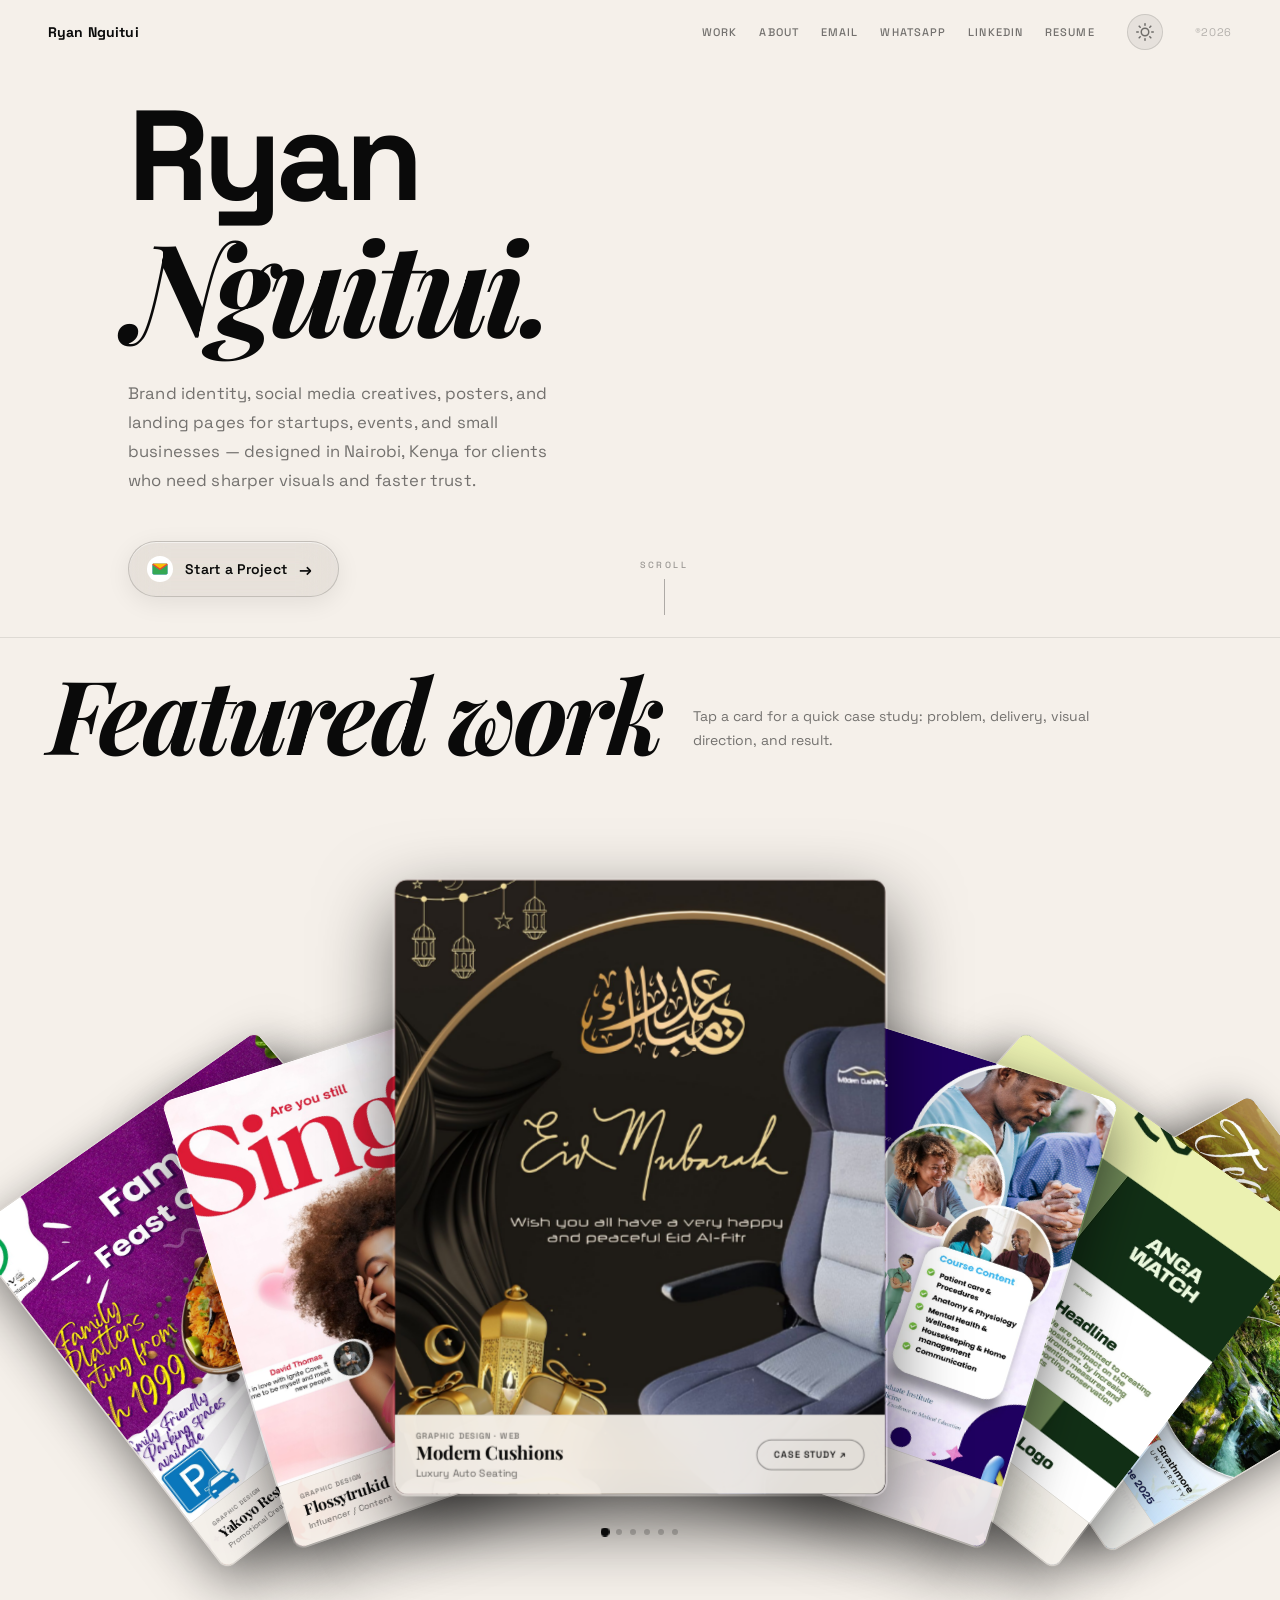
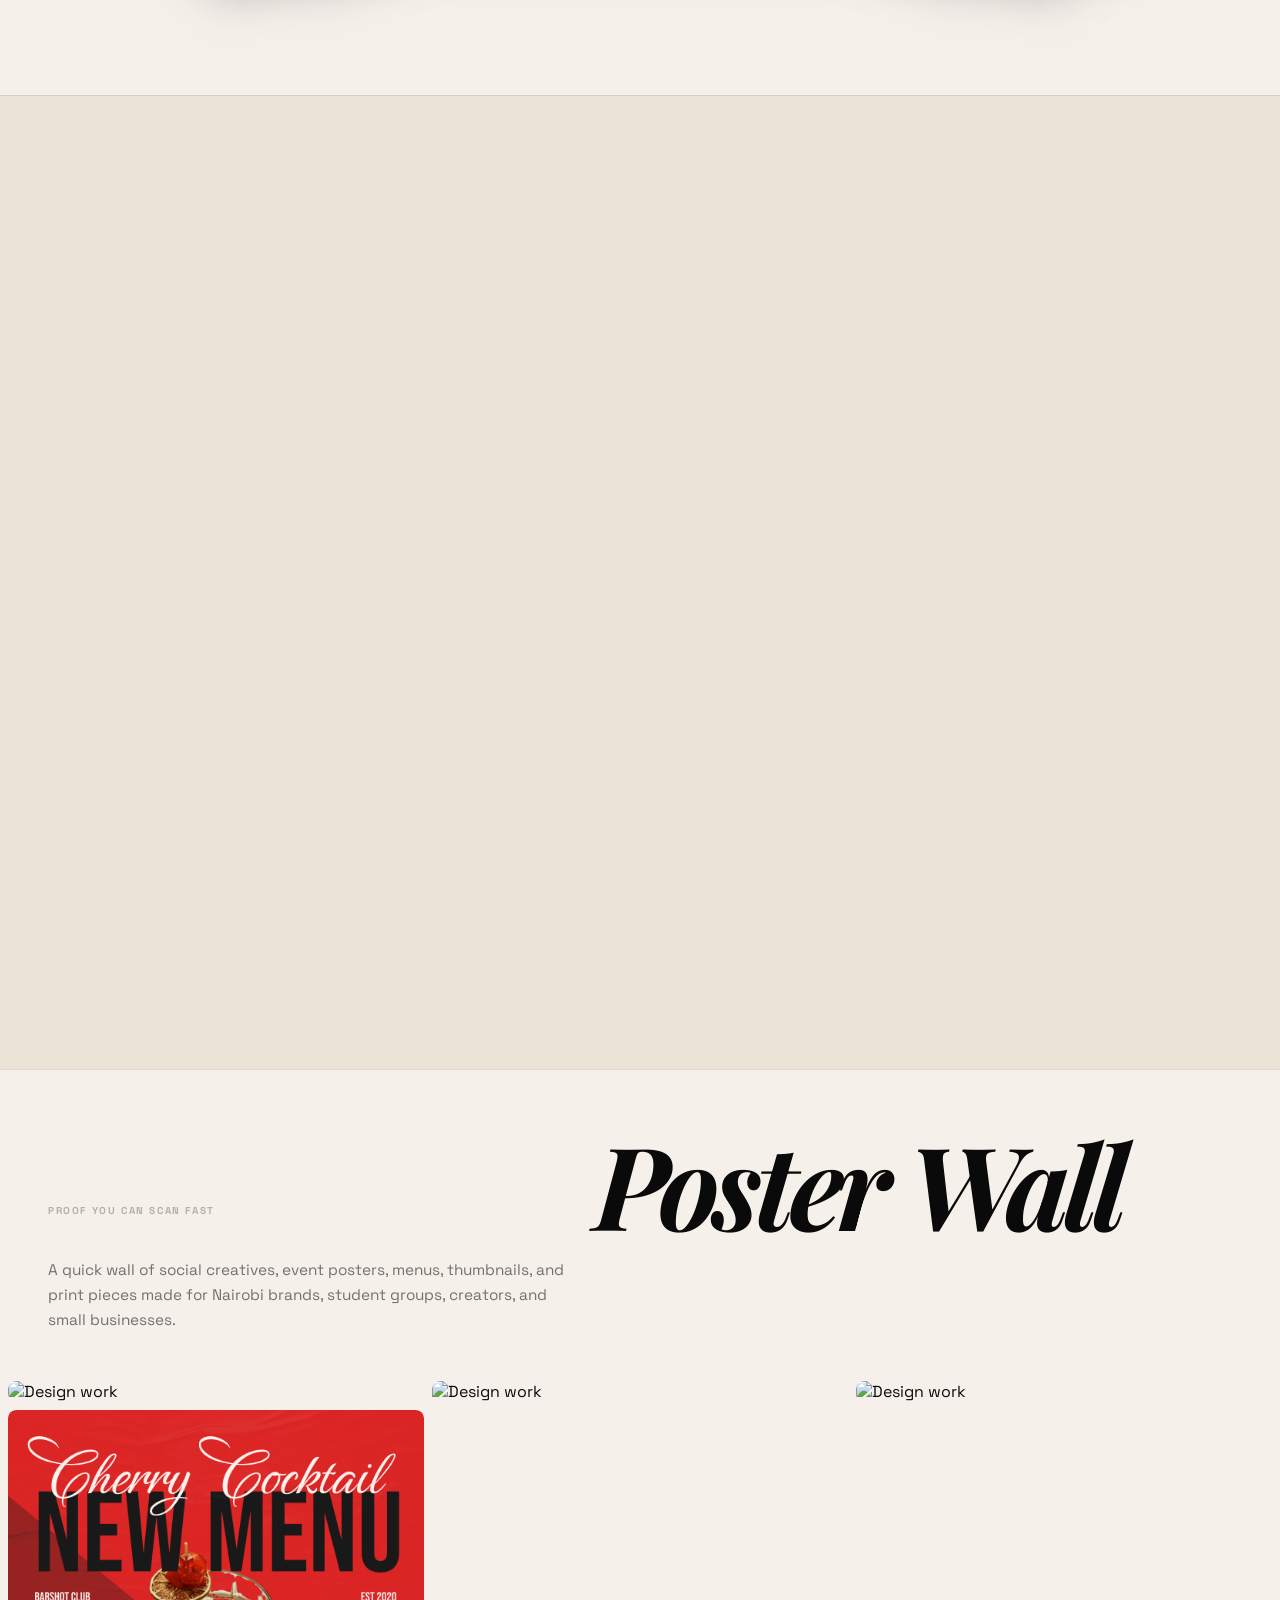
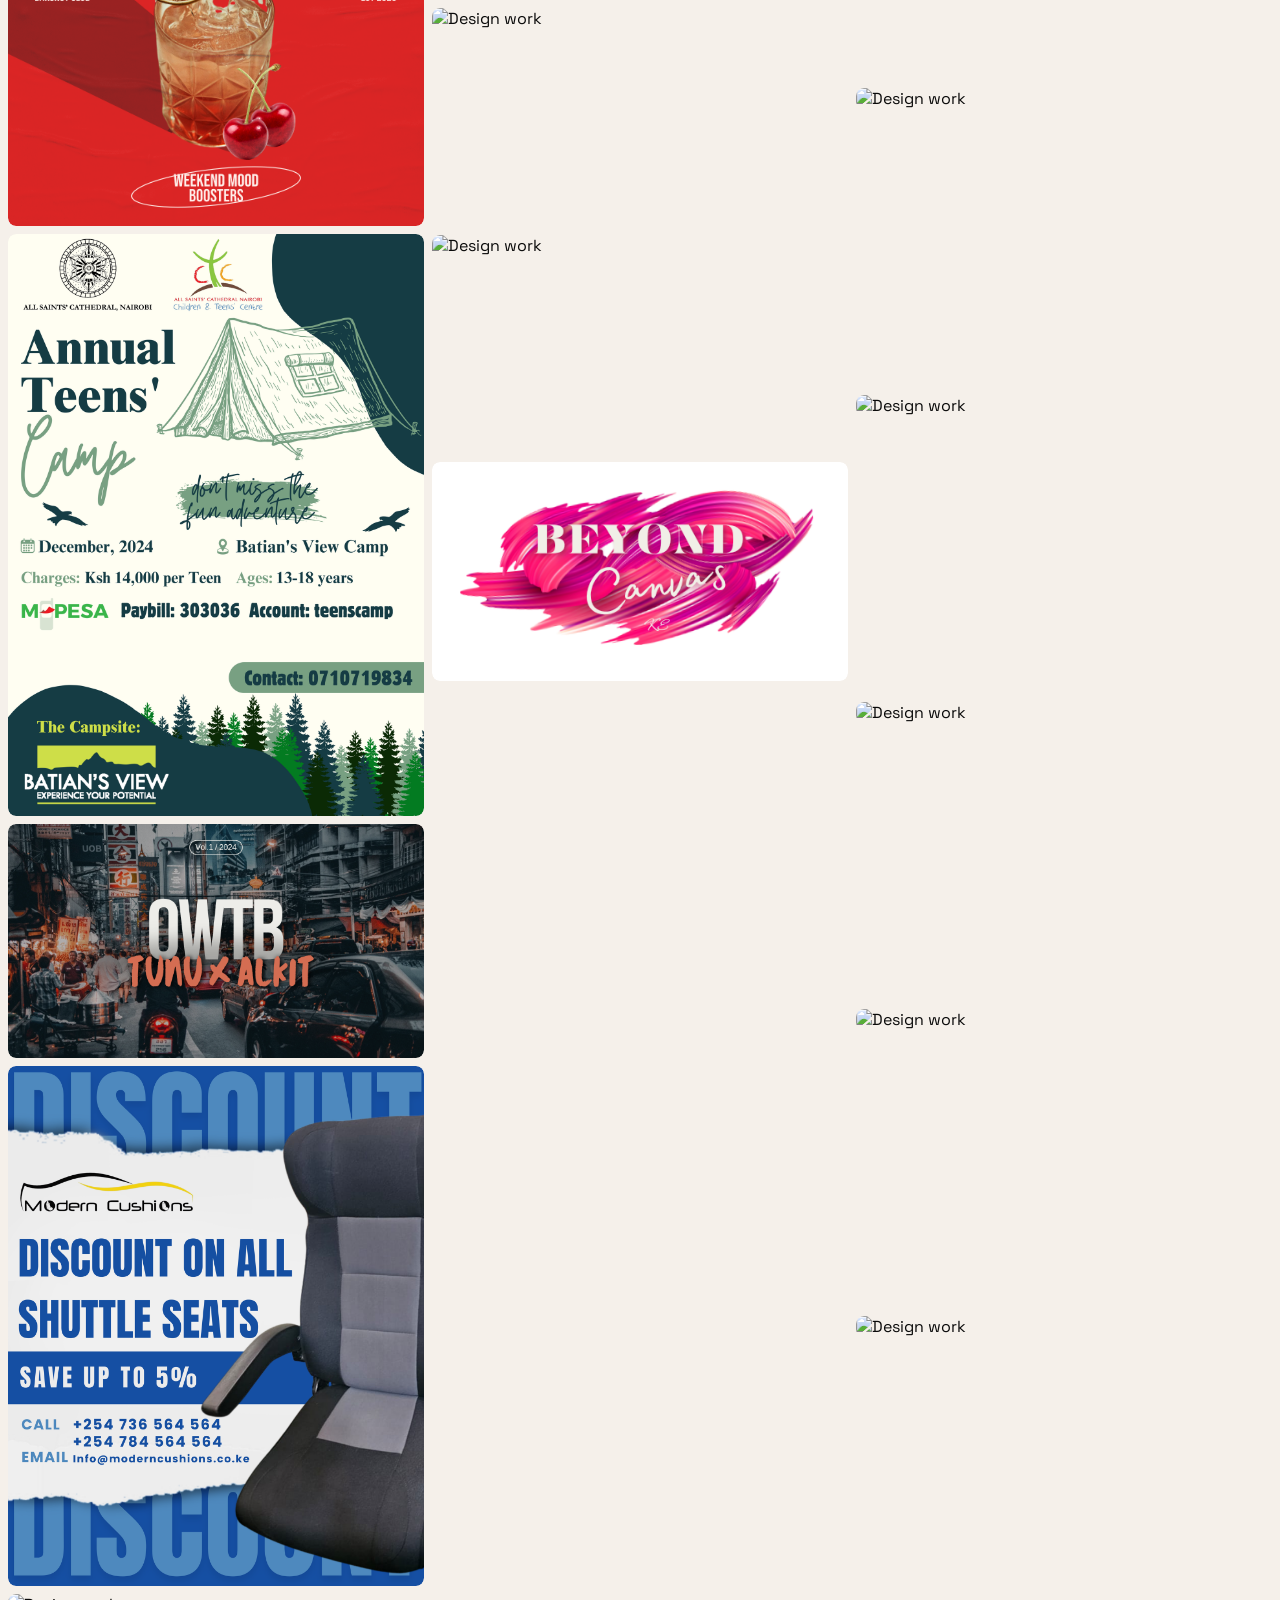
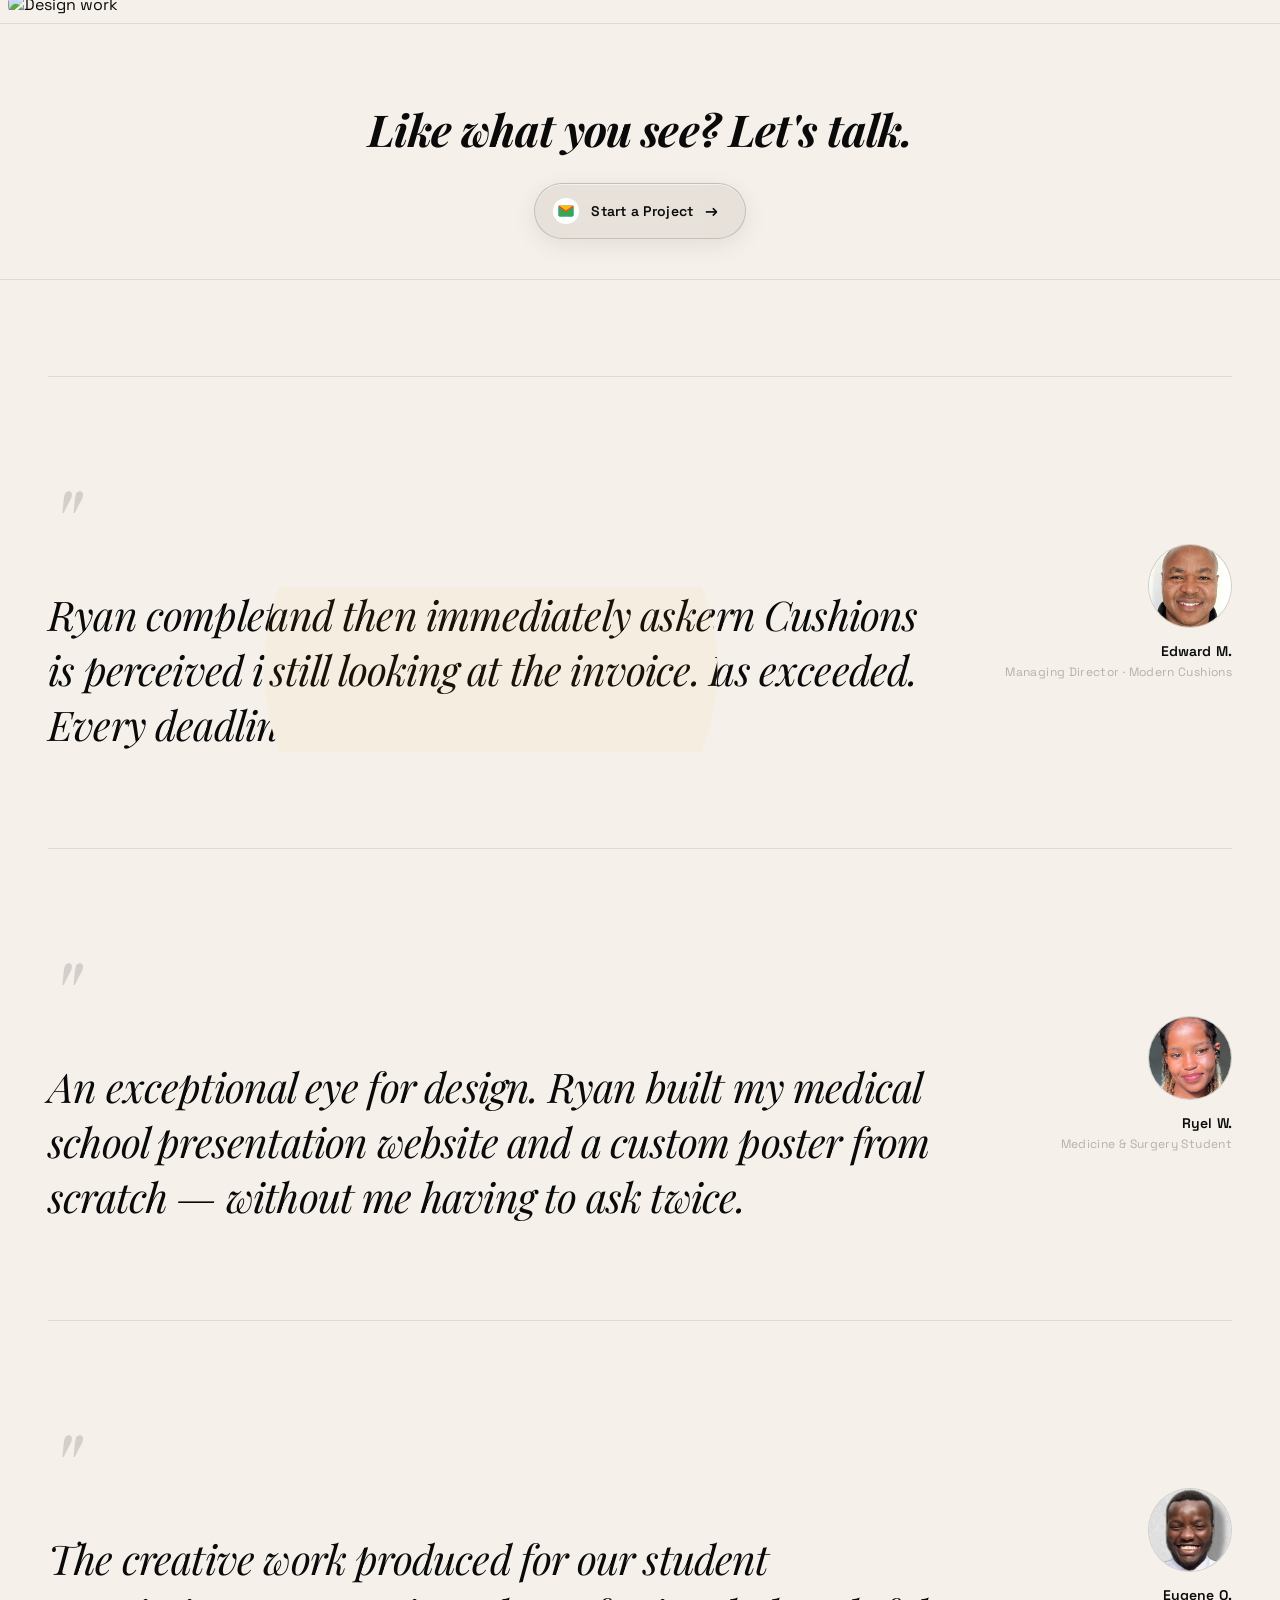
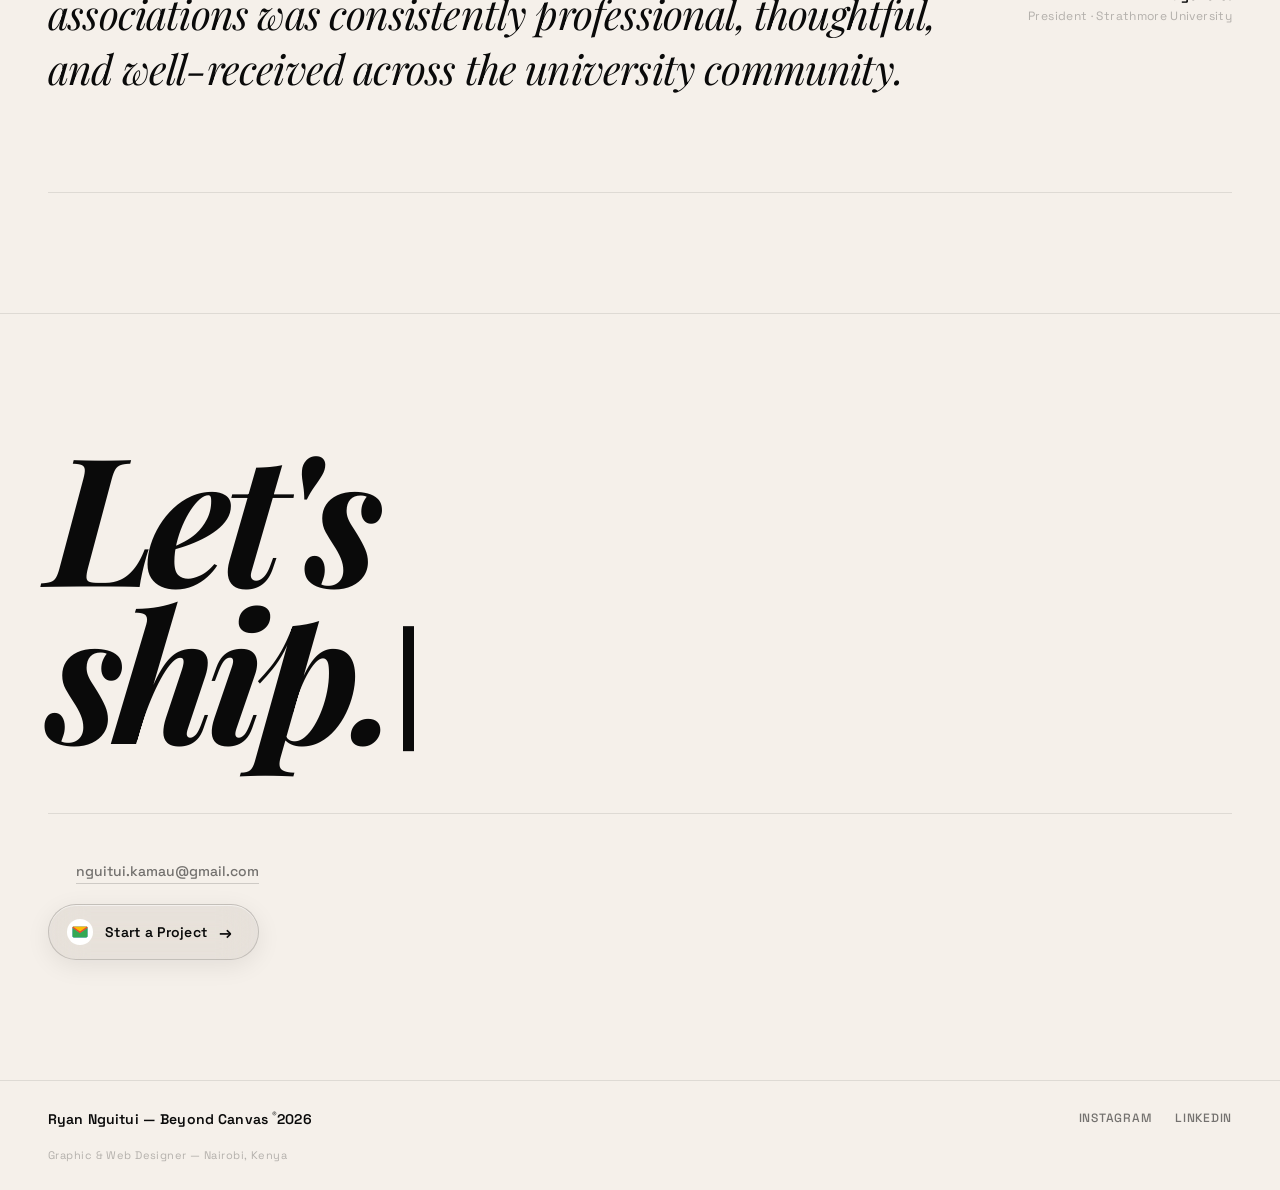
==== commit 3e2c89b4: "Refine portfolio mobile and proof sections" ====
--- a/index.html
+++ b/index.html
@@ -11,7 +11,7 @@
     <!-- GSAP for magnetic cursor + ScrollTrigger for about magic-text -->
     <script src="https://cdn.jsdelivr.net/npm/gsap@3.12.5/dist/gsap.min.js"></script>
     <script src="https://cdn.jsdelivr.net/npm/gsap@3.12.5/dist/ScrollTrigger.min.js"></script>
-    <link rel="stylesheet" href="css/styles.css?v=20260430b">
+    <link rel="stylesheet" href="css/styles.css?v=20260504a">
     <script>
     // Apply saved theme immediately to prevent flash
     (function(){var t=localStorage.getItem('bc_theme');if(t==='light'||((!t)&&window.matchMedia('(prefers-color-scheme: light)').matches)){document.documentElement.classList.add('light');}})();
@@ -39,6 +39,7 @@
             <a href="#about"   class="nav-link">About</a>
             <a href="mailto:nguitui.kamau@gmail.com" class="nav-link">Email</a>
             <a href="https://wa.me/254741201961" class="nav-link" target="_blank" rel="noopener">WhatsApp</a>
+            <a href="https://www.linkedin.com/in/ryan-nguitui/" class="nav-link" target="_blank" rel="noopener">LinkedIn</a>
             <a href="resume.html" class="nav-link">Resume</a>
         </nav>
 
@@ -64,6 +65,7 @@
             <a href="https://wa.me/254741201961" target="_blank" rel="noopener">WhatsApp</a>
             <a href="tel:+254741201961">Call Me</a>
             <a href="https://instagram.com/beyond.canvas.ke" target="_blank" rel="noopener">Instagram</a>
+            <a href="https://www.linkedin.com/in/ryan-nguitui/" target="_blank" rel="noopener">LinkedIn</a>
         </div>
     </div>
 </header>
@@ -171,21 +173,9 @@
 
         <div class="about-skills fade-up">
             <div class="skills-col">
-                <p class="col-label">Skills</p>
-                <div class="skills-pills">
-                    <span class="skill-pill">Graphic Design</span>
-                    <span class="skill-pill">Brand Identity</span>
-                    <span class="skill-pill">Logo Design</span>
-                    <span class="skill-pill">Web Design</span>
-                    <span class="skill-pill">Social Media Creative</span>
-                    <span class="skill-pill">Large-Format Print</span>
-                    <span class="skill-pill">Pitch Decks</span>
-                    <span class="skill-pill">Video Recording</span>
-                    <span class="skill-pill">Video Editing</span>
-                    <span class="skill-pill">Photography</span>
-                    <span class="skill-pill">Art Direction</span>
-                    <span class="skill-pill">Layout &amp; Typography</span>
-                </div>
+                <p class="col-label">What I make</p>
+                <h2 class="bridge-title">Design work that can leave the group chat and still look serious.</h2>
+                <p class="bridge-copy">Brand identity, social media creatives, posters, landing pages, large-format print, pitch decks, photography, video edits, and layout systems for brands that need to look credible fast.</p>
             </div>
 
             <div class="arcade-col">
@@ -196,13 +186,8 @@
                     <a href="mailto:nguitui.kamau@gmail.com" class="fit-link">Start a Project</a>
                 </div>
 
-                <div class="poster-note">
-                    <p class="proof-eyebrow">Poster wall</p>
-                    <h3>Proof you can scan fast.</h3>
-                    <p>The big poster wall below shows the social creatives, event posters, menus, thumbnails, and print pieces I make for Nairobi brands, student groups, creators, and small businesses.</p>
-                </div>
-
                 <p class="col-label arcade-heading">Tap therapy <span class="col-label-meta">— mostly harmless</span></p>
+                <p class="tap-invite" id="tap-invite">This button actually works. Tap it once.</p>
                 <button class="arcade-btn" type="button" id="tap-counter-btn" aria-label="Press to add a tap to the global counter">
                     <span class="arcade-face">
                         <span class="arcade-row arcade-row-top">
@@ -237,6 +222,14 @@
 <!-- =============================================
      STICKY SCROLL GALLERY
 ============================================== -->
+<section class="gallery-intro" aria-labelledby="poster-wall-title">
+    <div class="gallery-intro-inner">
+        <p class="proof-eyebrow">Proof you can scan fast</p>
+        <h2 class="gallery-title" id="poster-wall-title">Poster Wall</h2>
+        <p class="gallery-copy">A quick wall of social creatives, event posters, menus, thumbnails, and print pieces made for Nairobi brands, student groups, creators, and small businesses.</p>
+    </div>
+</section>
+
 <section class="sticky-gallery" id="sticky-gallery">
     <div class="sticky-gallery-grid">
         <!-- Left column — scrolls naturally (6 images) -->
@@ -472,6 +465,6 @@
     </div>
 </div>
 
-<script src="js/main.js?v=20260430b"></script>
+<script src="js/main.js?v=20260504a"></script>
 </body>
 </html>
--- a/css/styles.css
+++ b/css/styles.css
@@ -314,13 +314,13 @@
 .nav-links {
     display: flex;
     align-items: center;
-    gap: 28px;
+    gap: 22px;
     margin-inline-start: auto;
 }
 
 .nav-link {
     font-family: var(--font-sans);
-    font-size: 12px;
+    font-size: 11px;
     font-weight: 500;
     letter-spacing: .1em;
     text-transform: uppercase;
@@ -454,6 +454,7 @@
 
 .m-social {
     display: flex;
+    flex-wrap: wrap;
     gap: 24px;
     padding-top: 32px;
     margin-top: auto;
@@ -733,7 +734,7 @@
    ====================================================== */
 .about-section {
     border-top: 1px solid var(--border);
-    padding: 100px var(--pad-x);
+    padding: 100px var(--pad-x) 88px;
 }
 
 .about-inner {
@@ -782,15 +783,54 @@
 .skills-mobile-more { display: none; }
 
 .about-skills {
-    padding-top: 40px;
+    padding-top: 28px;
     border-top: 1px solid var(--border);
     display: grid;
-    grid-template-columns: minmax(0, 1fr) auto;
-    gap: 56px;
+    grid-template-columns: minmax(0, 1fr) minmax(0, 1.35fr);
+    gap: 20px;
     align-items: start;
 }
-.skills-col { min-width: 0; }
-.arcade-col { display: flex; flex-direction: column; }
+
+.skills-col,
+.arcade-col {
+    min-width: 0;
+    border: 1px solid var(--border);
+    border-radius: 18px;
+    background: rgba(255, 255, 255, 0.035);
+}
+
+.skills-col {
+    padding: 26px;
+}
+
+.arcade-col {
+    padding: 26px;
+    display: grid;
+    grid-template-columns: minmax(0, 1fr) 280px;
+    grid-template-areas:
+        "fit-label arcade-label"
+        "fit-card tap-invite"
+        "fit-card arcade-button"
+        "arcade-foot arcade-foot";
+    gap: 14px 24px;
+    align-items: start;
+}
+
+.arcade-col > .col-label:first-child {
+    grid-area: fit-label;
+    margin-bottom: 0;
+}
+
+.bridge-title {
+    max-width: 620px;
+    margin: 0 0 20px;
+    font-family: var(--font-display);
+    font-style: italic;
+    font-size: clamp(28px, 2.8vw, 42px);
+    line-height: 1.08;
+    letter-spacing: -0.035em;
+    color: var(--text);
+}
 
 .col-label {
     font-family: var(--font-sans);
@@ -826,11 +866,12 @@
 }
 
 .client-fit-card {
-    width: min(360px, 100%);
+    grid-area: fit-card;
+    width: 100%;
     padding: 24px;
     border: 1px solid var(--border2);
     border-radius: 16px;
-    background: rgba(255, 255, 255, 0.06);
+    background: rgba(255, 255, 255, 0.055);
 }
 
 .fit-stat {
@@ -844,6 +885,15 @@
     color: var(--text);
 }
 
+.bridge-copy {
+    max-width: 540px;
+    margin: 0;
+    font-family: var(--font-sans);
+    font-size: 15px;
+    line-height: 1.75;
+    color: var(--text2);
+}
+
 .client-fit-card p {
     margin: 0 0 20px;
     font-family: var(--font-sans);
@@ -865,10 +915,13 @@
 }
 
 .poster-note {
-    width: min(360px, 100%);
-    margin-top: 22px;
-    padding: 22px 0 4px;
-    border-top: 1px solid var(--border);
+    grid-area: poster;
+    width: 100%;
+    margin-top: 8px;
+    padding: 22px 24px 24px;
+    border: 1px solid var(--border2);
+    border-radius: 14px;
+    background: rgba(255, 255, 255, 0.04);
 }
 
 .poster-note h3 {
@@ -883,6 +936,7 @@
 
 .poster-note p:last-child {
     margin: 0;
+    max-width: 760px;
     font-family: var(--font-sans);
     font-size: 14px;
     line-height: 1.7;
@@ -890,7 +944,29 @@
 }
 
 .arcade-heading {
-    margin-top: 28px;
+    grid-area: arcade-label;
+    margin: 0;
+    justify-self: end;
+    text-align: right;
+}
+
+.tap-invite {
+    grid-area: tap-invite;
+    justify-self: end;
+    max-width: 280px;
+    margin: 0;
+    font-family: var(--font-display);
+    font-style: italic;
+    font-size: clamp(22px, 2vw, 30px);
+    font-weight: 700;
+    line-height: 1.05;
+    letter-spacing: -0.03em;
+    text-align: right;
+    color: var(--text);
+}
+
+.tap-invite.is-calling {
+    animation: tapInviteNudge 1.25s cubic-bezier(0.16, 1, 0.3, 1) 2;
 }
 
 
@@ -904,6 +980,8 @@
     --rim:      #0a0a0a;
     --depth:    7px;
     position: relative;
+    grid-area: arcade-button;
+    justify-self: end;
     display: block;
     width: 280px;
     padding: 0;
@@ -917,6 +995,10 @@
     transform: translateY(0);
     transition: transform .12s ease;
     will-change: transform;
+}
+
+.arcade-btn.is-inviting .arcade-face {
+    animation: arcadeInvitePulse 1.25s cubic-bezier(0.16, 1, 0.3, 1) 2;
 }
 
 .arcade-face {
@@ -1061,11 +1143,14 @@
 
 /* Tiny disclaimer line under the button */
 .arcade-foot {
-    margin-top: 18px;
-    max-width: 280px;
+    grid-area: arcade-foot;
+    justify-self: end;
+    margin-top: 4px;
+    max-width: 420px;
     font-family: var(--font-sans);
     font-size: 10px;
     font-style: italic;
+    text-align: right;
     line-height: 1.5;
     color: var(--text3);
     letter-spacing: 0.02em;
@@ -1147,28 +1232,137 @@
     100% { transform: translate(calc(-50% + var(--dx)), calc(-50% + var(--dy))) scale(0.2); opacity: 0; }
 }
 
+@keyframes arcadeInvitePulse {
+    0%, 100% {
+        transform: translateY(0) rotate(0);
+        box-shadow:
+            0 var(--depth) 0 0 var(--rim),
+            0 calc(var(--depth) + 6px) 18px rgba(0, 0, 0, 0.45),
+            inset 0 2px 0 rgba(255, 255, 255, 0.55),
+            inset 0 -2px 0 rgba(0, 0, 0, 0.08);
+    }
+    35% {
+        transform: translateY(-8px) rotate(-1deg);
+        box-shadow:
+            0 calc(var(--depth) + 4px) 0 0 var(--rim),
+            0 calc(var(--depth) + 18px) 34px rgba(245, 237, 224, 0.2),
+            inset 0 2px 0 rgba(255, 255, 255, 0.65),
+            inset 0 -2px 0 rgba(0, 0, 0, 0.08);
+    }
+    65% { transform: translateY(3px) rotate(1deg); }
+}
+
+@keyframes tapInviteNudge {
+    0%, 100% { transform: translateX(0); color: var(--text); }
+    35% { transform: translateX(-8px); color: #f5ede0; }
+    65% { transform: translateX(3px); }
+}
+
 /* ---------- Mobile: stack columns, full-width button ---------- */
 @media (max-width: 768px) {
     .about-skills {
         grid-template-columns: 1fr;
-        gap: 32px;
-    }
+        gap: 14px;
+    }
+
+    .skills-col,
+    .arcade-col {
+        padding: 20px;
+        border-radius: 14px;
+    }
+
+    .arcade-col {
+        grid-template-columns: 1fr;
+        grid-template-areas:
+            "fit-label"
+            "fit-card"
+            "arcade-label"
+            "tap-invite"
+            "arcade-button"
+            "arcade-foot";
+        gap: 14px;
+    }
+
+    .bridge-title {
+        font-size: clamp(28px, 8vw, 40px);
+        margin-bottom: 18px;
+    }
+
+    .poster-note {
+        margin-top: 4px;
+        padding-top: 18px;
+    }
+
     .arcade-btn { width: 100%; max-width: 360px; }
     .arcade-number { font-size: 48px; }
+
+    .arcade-heading,
+    .tap-invite,
+    .arcade-btn,
+    .arcade-foot {
+        justify-self: start;
+        text-align: left;
+    }
+
+    .tap-invite {
+        max-width: 360px;
+        font-size: clamp(24px, 7vw, 34px);
+    }
+
+    .arcade-foot {
+        margin-top: 4px;
+        max-width: 360px;
+    }
 }
 
 @media (prefers-reduced-motion: reduce) {
     .arcade-live-dot,
-    .arcade-number.is-bumping { animation: none; }
+    .arcade-number.is-bumping,
+    .arcade-btn.is-inviting .arcade-face,
+    .tap-invite.is-calling { animation: none; }
 }
 
 
 /* ======================================================
    STICKY SCROLL GALLERY
    ====================================================== */
+.gallery-intro {
+    background: var(--bg);
+    border-top: 1px solid var(--border);
+    padding: 64px var(--pad-x) 34px;
+}
+
+.gallery-intro-inner {
+    max-width: var(--max-w);
+    margin-inline: auto;
+    display: grid;
+    grid-template-columns: minmax(0, 0.9fr) minmax(0, 1.1fr);
+    gap: 24px;
+    align-items: end;
+}
+
+.gallery-title {
+    margin: 0;
+    font-family: var(--font-display);
+    font-style: italic;
+    font-size: clamp(52px, 9vw, 138px);
+    font-weight: 700;
+    line-height: 0.86;
+    letter-spacing: -0.055em;
+    color: var(--text);
+}
+
+.gallery-copy {
+    max-width: 560px;
+    margin: 0 0 6px;
+    font-family: var(--font-sans);
+    font-size: clamp(15px, 1.2vw, 18px);
+    line-height: 1.65;
+    color: var(--text2);
+}
+
 .sticky-gallery {
     background: var(--bg);
-    border-top: 1px solid var(--border);
 }
 .sticky-gallery-grid {
     display: grid;
@@ -1227,6 +1421,24 @@
 
 /* Mobile: 3 columns maintained, tighter gaps */
 @media (max-width: 768px) {
+    .gallery-intro {
+        padding: 46px var(--pad-x) 24px;
+    }
+
+    .gallery-intro-inner {
+        grid-template-columns: 1fr;
+        gap: 14px;
+    }
+
+    .gallery-title {
+        font-size: clamp(58px, 21vw, 96px);
+    }
+
+    .gallery-copy {
+        max-width: 100%;
+        font-size: 14px;
+    }
+
     .sticky-gallery-grid {
         gap: 4px;
         padding: 4px;
@@ -1975,23 +2187,23 @@
 
     /* Portrait strip — horizontal slice showing upper body */
     .hero-right {
-        height: 38svh;
-        min-height: 180px;
+        height: 42svh;
+        min-height: 220px;
     }
 
 
 
     .portrait-img {
-        transform: scale(1.4) !important;
-        transform-origin: center bottom !important;
-        background-position: center bottom !important;
-        background-size: contain !important;
+        transform: scale(1.58) !important;
+        transform-origin: 72% bottom !important;
+        background-position: 68% bottom !important;
+        background-size: auto 122% !important;
         -webkit-mask-image: none !important;
         mask-image: none !important;
     }
 
     .hero-right:hover .portrait-img {
-        transform: scale(1.4) !important;
+        transform: scale(1.58) !important;
     }
 
     .trail-img {
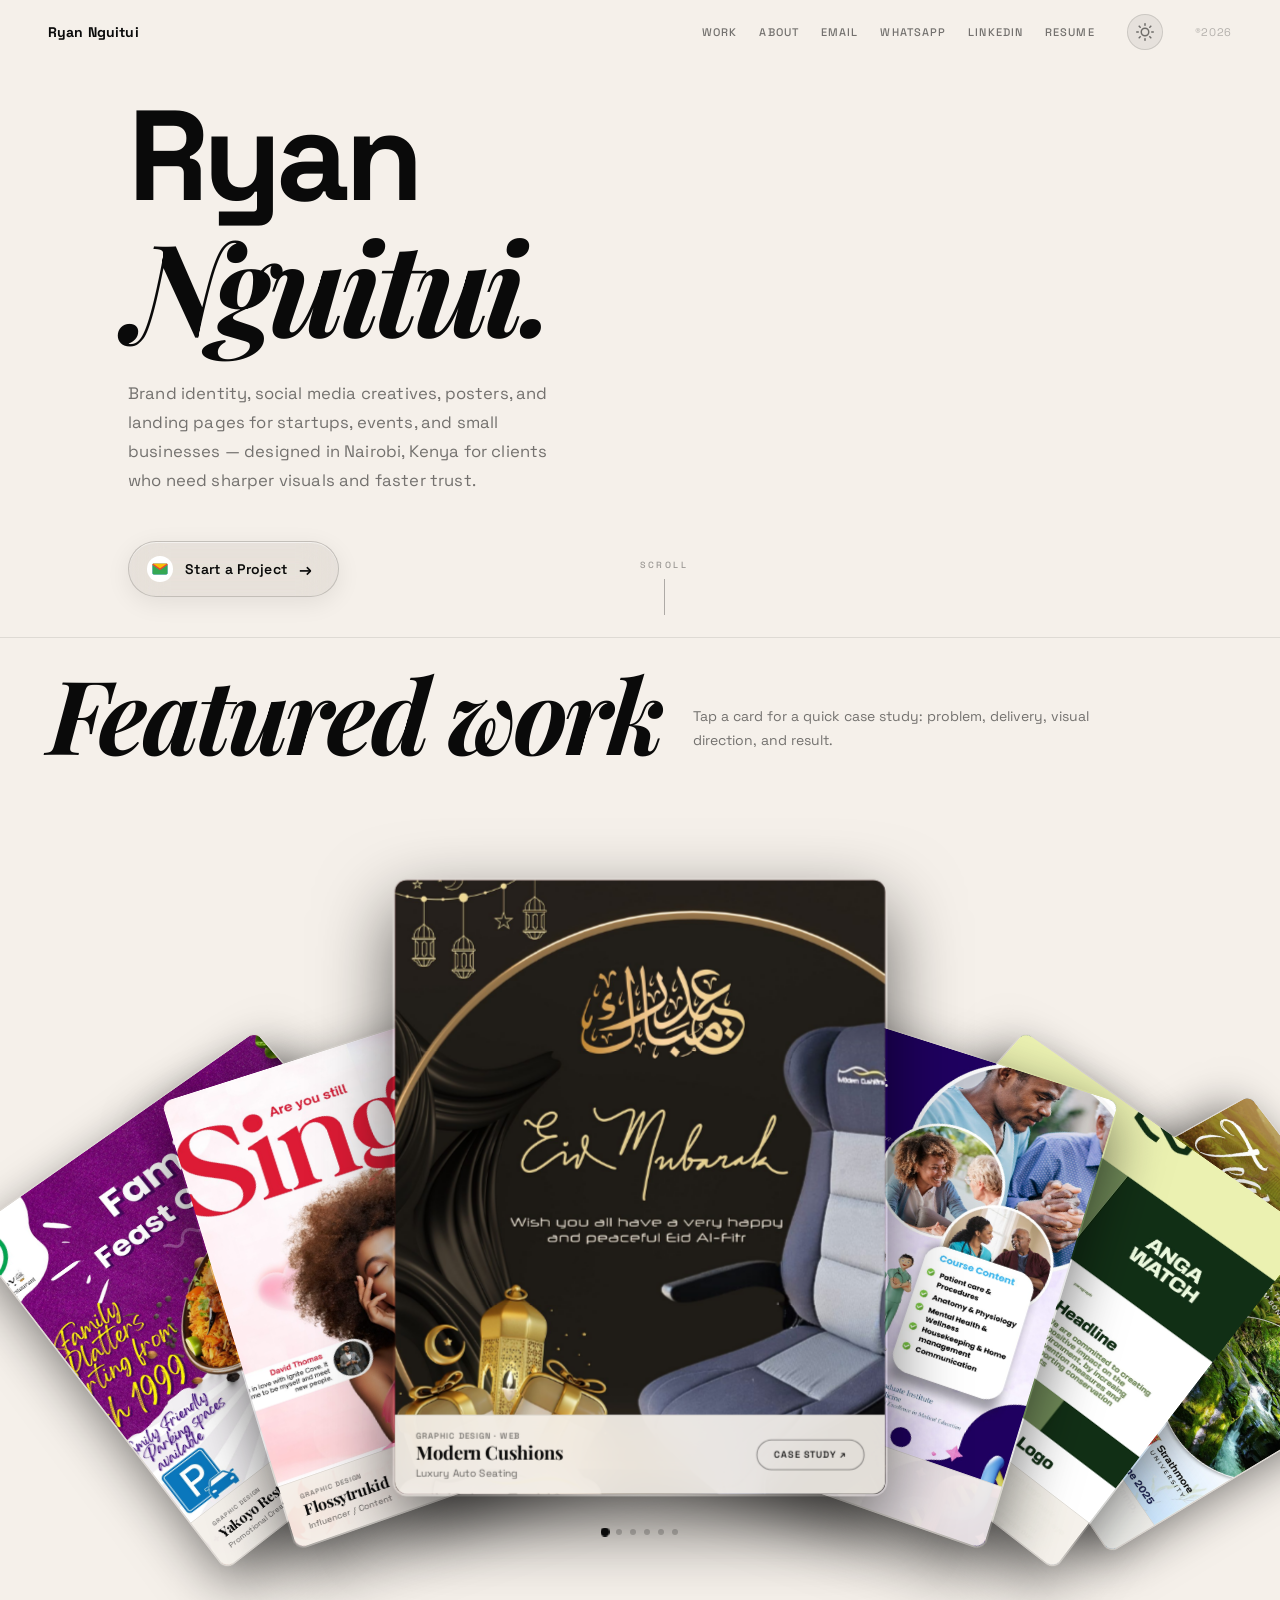
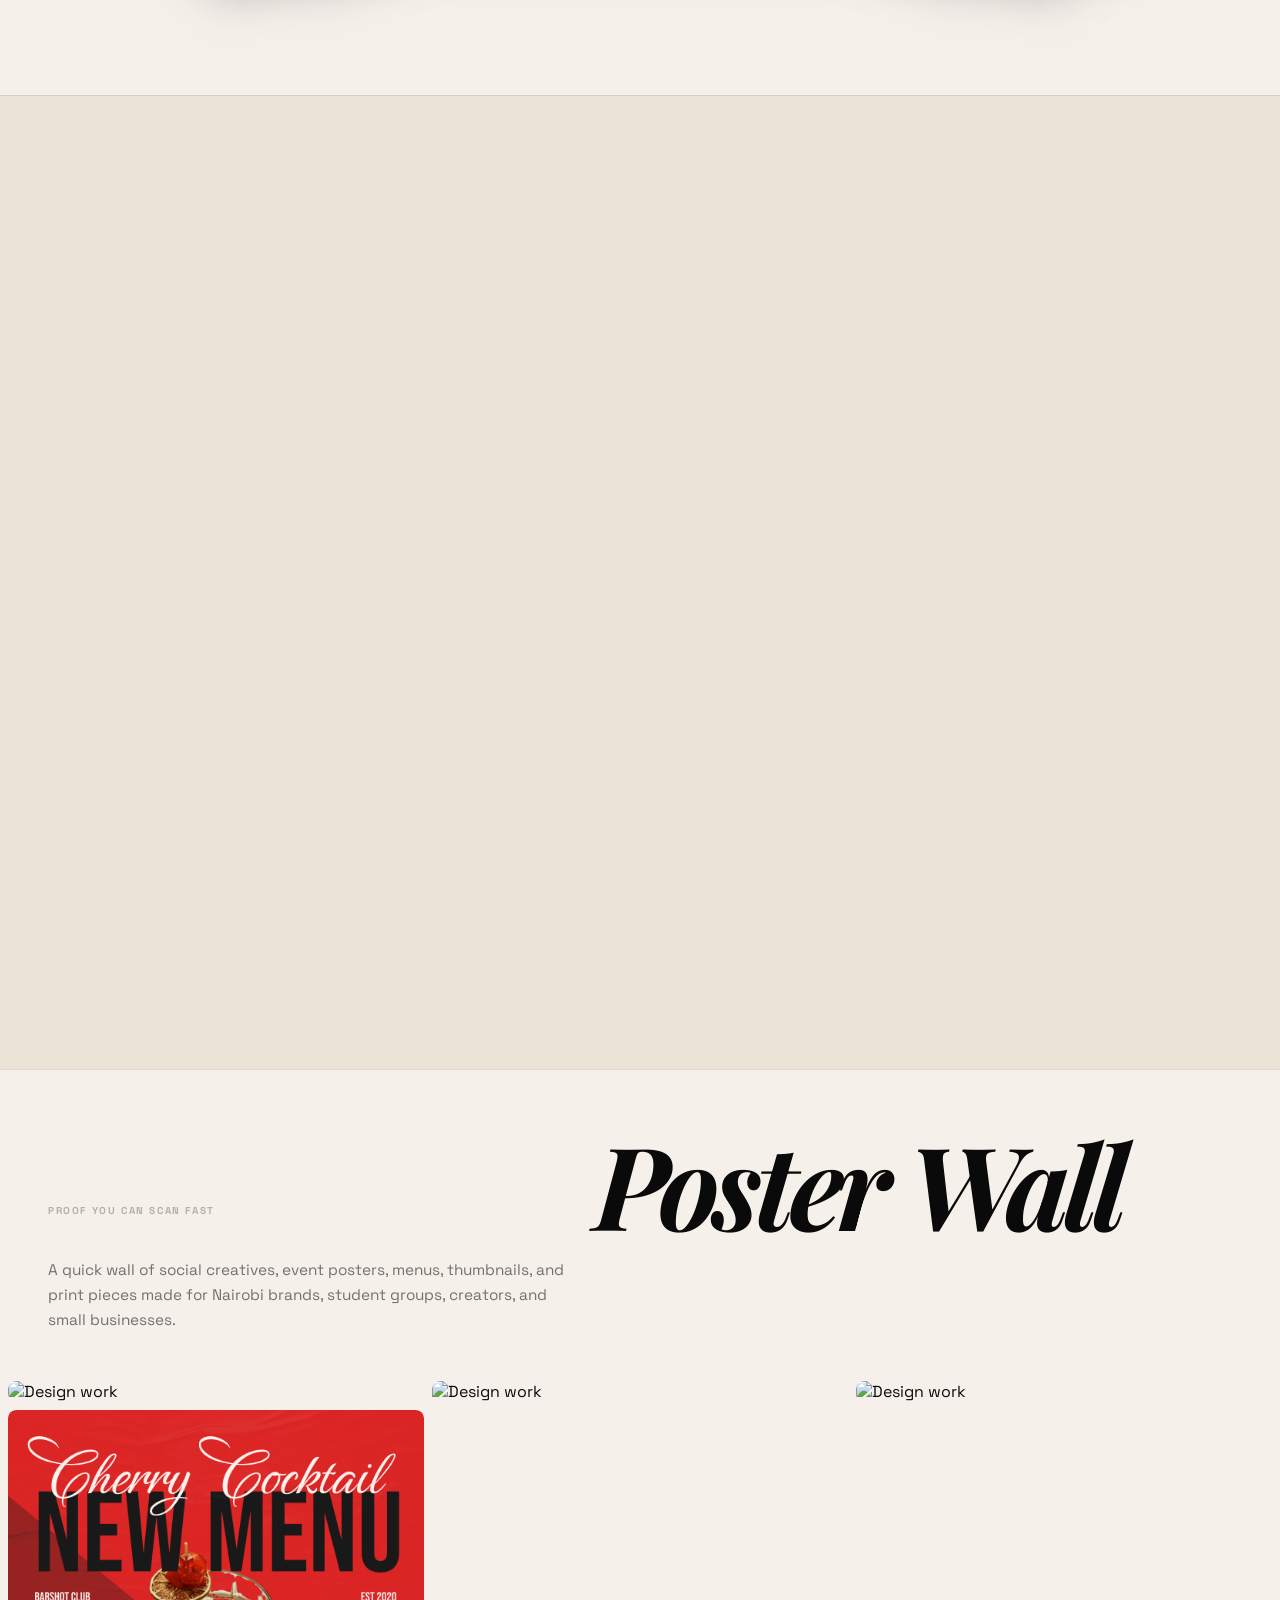
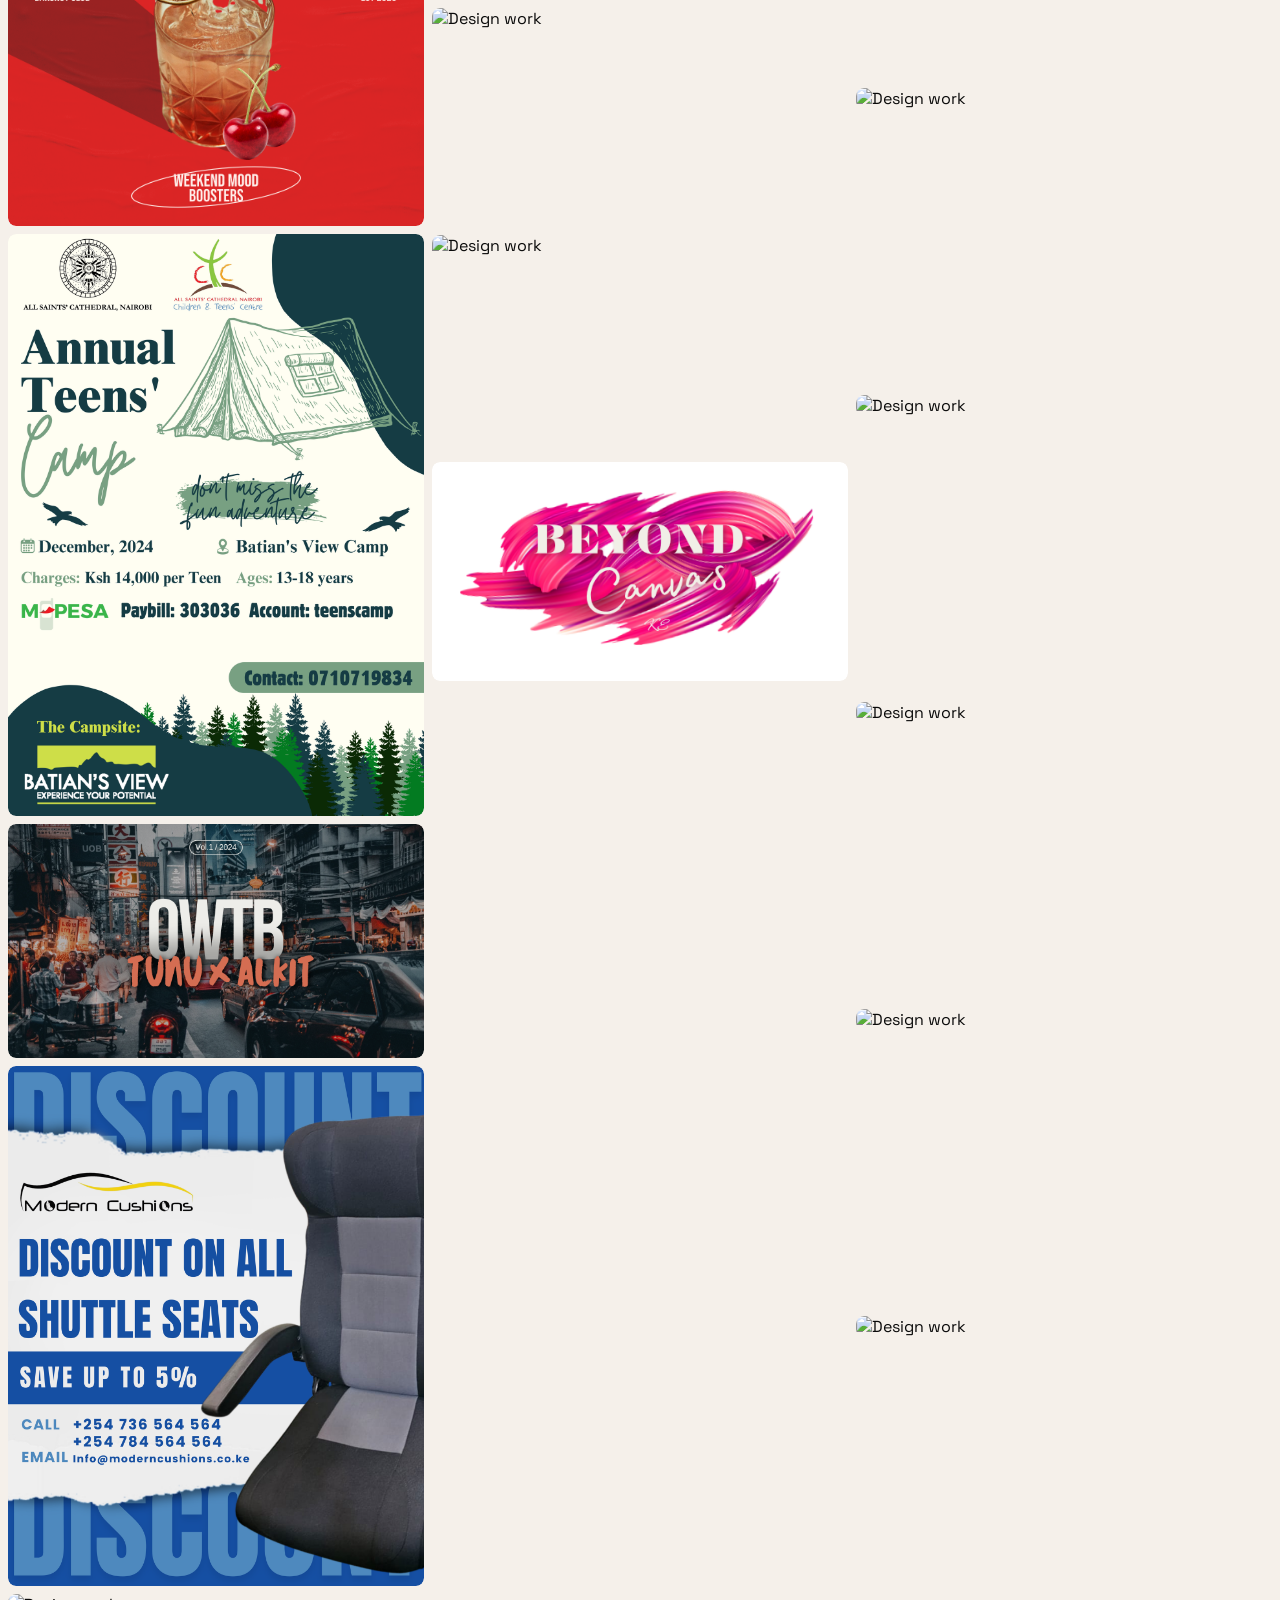
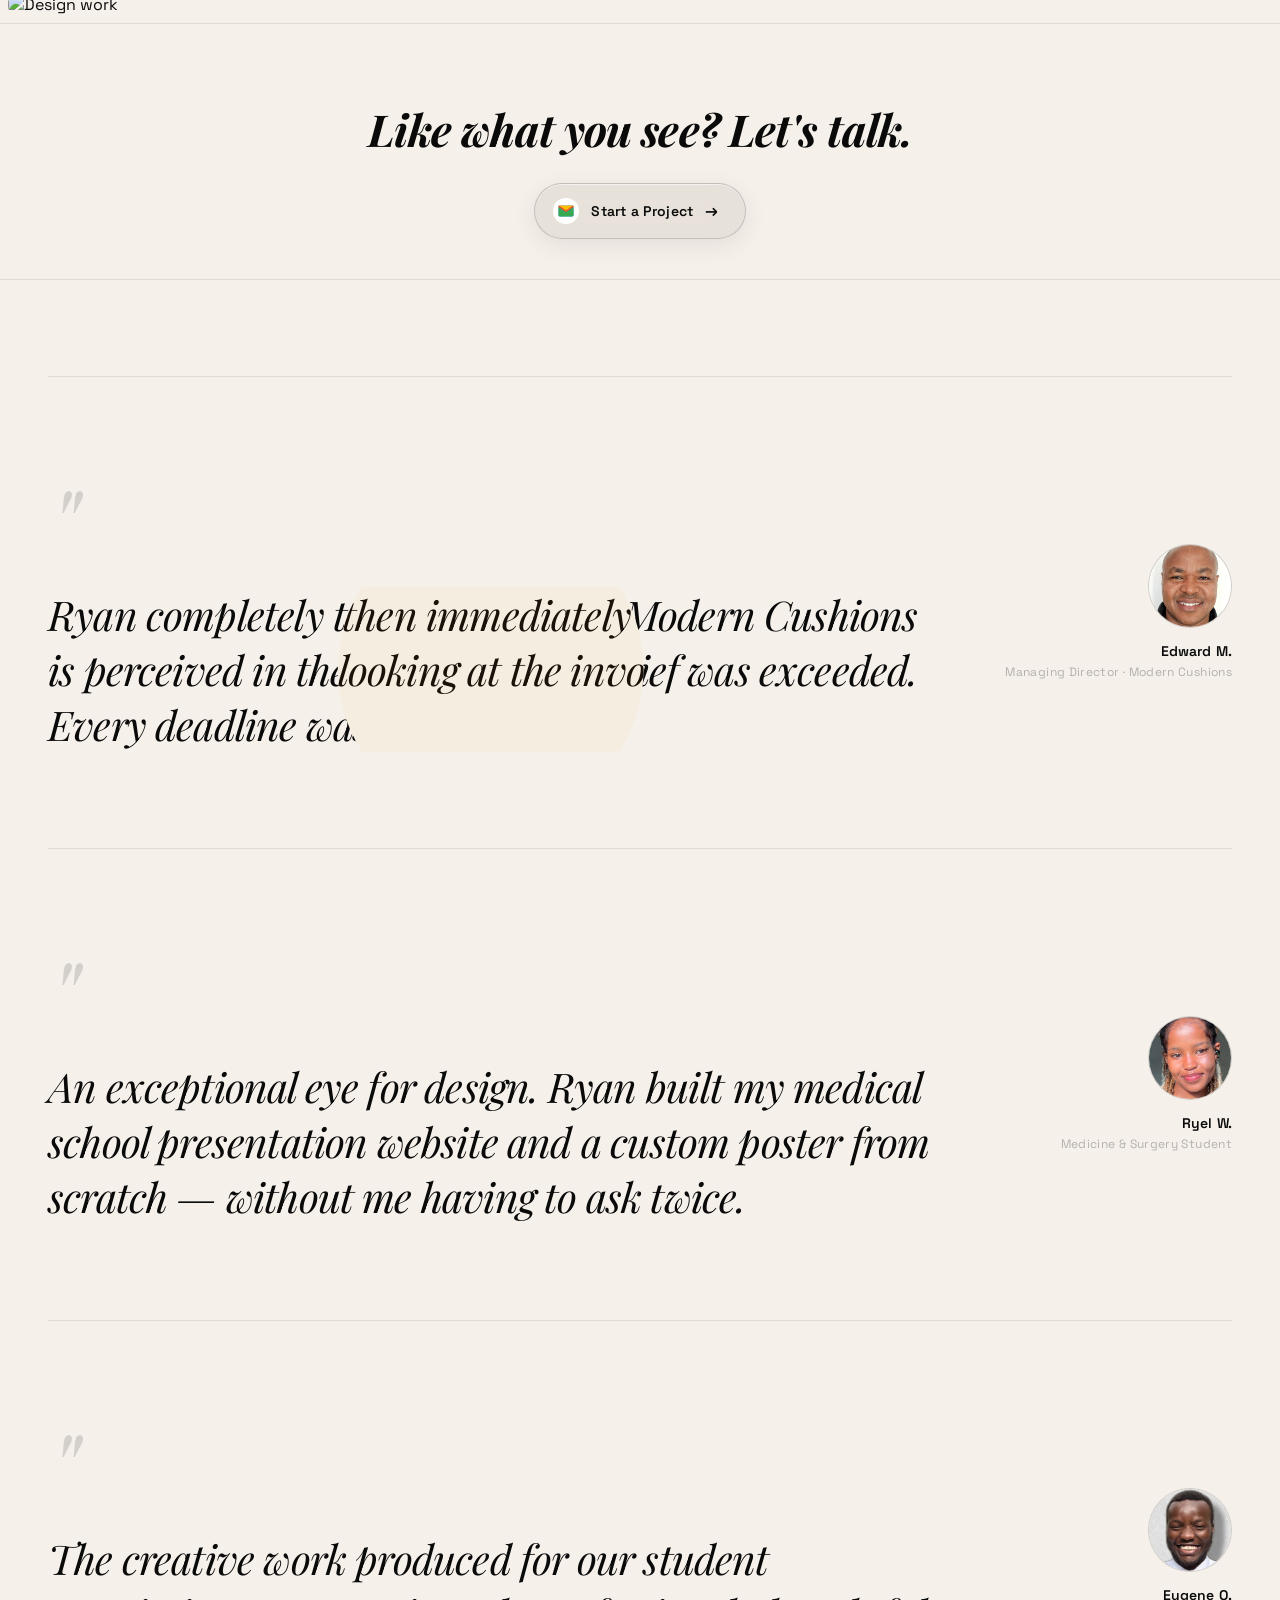
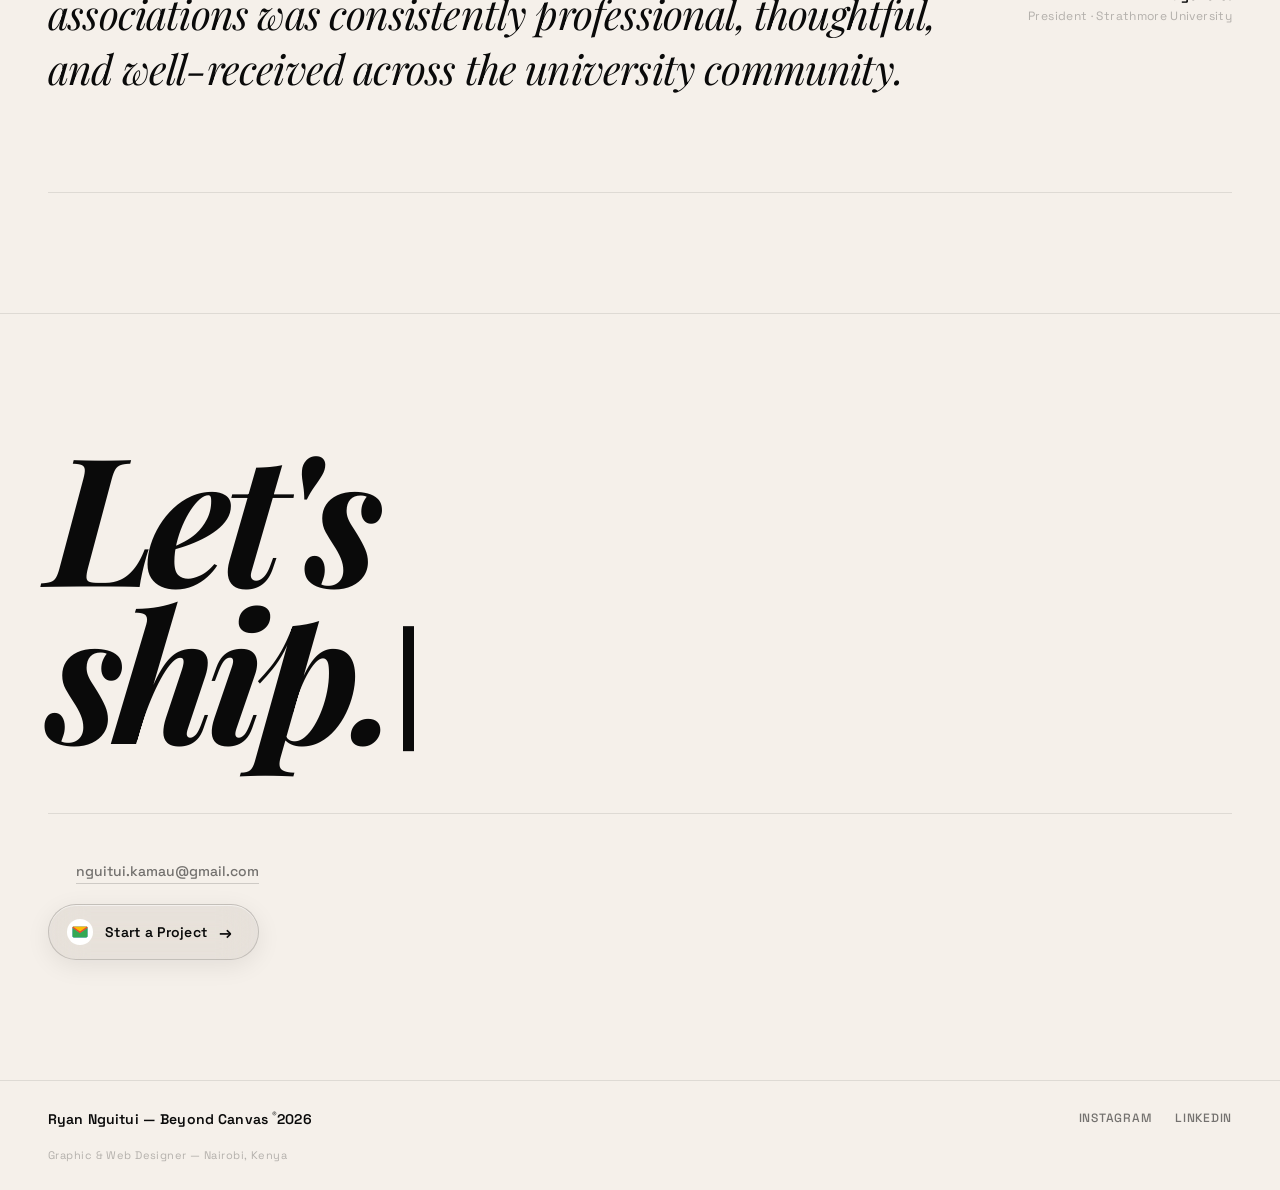
==== commit 707515c2: "Improve mobile hero and WhatsApp CTA" ====
--- a/index.html
+++ b/index.html
@@ -11,7 +11,7 @@
     <!-- GSAP for magnetic cursor + ScrollTrigger for about magic-text -->
     <script src="https://cdn.jsdelivr.net/npm/gsap@3.12.5/dist/gsap.min.js"></script>
     <script src="https://cdn.jsdelivr.net/npm/gsap@3.12.5/dist/ScrollTrigger.min.js"></script>
-    <link rel="stylesheet" href="css/styles.css?v=20260504a">
+    <link rel="stylesheet" href="css/styles.css?v=20260504b">
     <script>
     // Apply saved theme immediately to prevent flash
     (function(){var t=localStorage.getItem('bc_theme');if(t==='light'||((!t)&&window.matchMedia('(prefers-color-scheme: light)').matches)){document.documentElement.classList.add('light');}})();
@@ -38,7 +38,7 @@
             <a href="#work"    class="nav-link">Work</a>
             <a href="#about"   class="nav-link">About</a>
             <a href="mailto:nguitui.kamau@gmail.com" class="nav-link">Email</a>
-            <a href="https://wa.me/254741201961" class="nav-link" target="_blank" rel="noopener">WhatsApp</a>
+            <a href="https://wa.me/254741201961?text=Hi%20Ryan%2C%20I%20saw%20your%20portfolio%20and%20I%27d%20like%20to%20start%20a%20project.%20I%20need%20help%20with%20%5Bbrand%20identity%20%2F%20posters%20%2F%20landing%20page%20%2F%20social%20media%20creatives%5D." class="nav-link" target="_blank" rel="noopener">WhatsApp</a>
             <a href="https://www.linkedin.com/in/ryan-nguitui/" class="nav-link" target="_blank" rel="noopener">LinkedIn</a>
             <a href="resume.html" class="nav-link">Resume</a>
         </nav>
@@ -62,7 +62,7 @@
         <a href="resume.html" class="m-link">Resume</a>
         <div class="m-social">
             <a href="mailto:nguitui.kamau@gmail.com">Email</a>
-            <a href="https://wa.me/254741201961" target="_blank" rel="noopener">WhatsApp</a>
+            <a href="https://wa.me/254741201961?text=Hi%20Ryan%2C%20I%20saw%20your%20portfolio%20and%20I%27d%20like%20to%20start%20a%20project.%20I%20need%20help%20with%20%5Bbrand%20identity%20%2F%20posters%20%2F%20landing%20page%20%2F%20social%20media%20creatives%5D." target="_blank" rel="noopener">WhatsApp</a>
             <a href="tel:+254741201961">Call Me</a>
             <a href="https://instagram.com/beyond.canvas.ke" target="_blank" rel="noopener">Instagram</a>
             <a href="https://www.linkedin.com/in/ryan-nguitui/" target="_blank" rel="noopener">LinkedIn</a>
@@ -103,14 +103,14 @@
                     <span class="cta-text">Start a Project</span>
                     <span class="cta-arrow" aria-hidden="true">→</span>
                 </a>
-                <a href="https://wa.me/254741201961" class="cta-glass cta-mobile" target="_blank" rel="noopener" data-magnetic>
+                <a href="https://wa.me/254741201961?text=Hi%20Ryan%2C%20I%20saw%20your%20portfolio%20and%20I%27d%20like%20to%20start%20a%20project.%20I%20need%20help%20with%20%5Bbrand%20identity%20%2F%20posters%20%2F%20landing%20page%20%2F%20social%20media%20creatives%5D." class="cta-glass cta-mobile" target="_blank" rel="noopener" data-magnetic>
                     <span class="cta-icon" aria-hidden="true">
                         <svg viewBox="0 0 32 32" width="20" height="20" xmlns="http://www.w3.org/2000/svg">
                             <path fill="#25D366" d="M16 .5C7.4.5.4 7.5.4 16.1c0 2.8.7 5.5 2.1 7.9L.3 32l8.3-2.2c2.3 1.3 4.9 2 7.5 2 8.6 0 15.6-7 15.6-15.6S24.6.5 16 .5z"/>
                             <path fill="#fff" d="M23.6 19.7c-.4-.2-2.4-1.2-2.7-1.3-.4-.1-.6-.2-.9.2-.3.4-1 1.3-1.2 1.5-.2.2-.4.3-.8.1-.4-.2-1.7-.6-3.3-2-1.2-1.1-2-2.5-2.2-2.9-.2-.4 0-.6.2-.8.2-.2.4-.4.6-.6.2-.2.3-.4.4-.6.1-.2.1-.5 0-.7-.1-.2-.9-2.2-1.3-3-.3-.8-.7-.7-.9-.7h-.7c-.3 0-.7.1-1.1.5-.4.4-1.4 1.4-1.4 3.4 0 2 1.5 3.9 1.7 4.2.2.3 2.9 4.5 7.2 6.3 1 .4 1.8.7 2.4.9.7.2 1.4.2 1.9.1.6-.1 1.8-.7 2-1.5.3-.7.3-1.4.2-1.5-.1-.1-.4-.2-.8-.4z"/>
                         </svg>
                     </span>
-                    <span class="cta-text">Start a Project</span>
+                    <span class="cta-text">Start on WhatsApp</span>
                     <span class="cta-arrow" aria-hidden="true">→</span>
                 </a>
             </div>
@@ -281,14 +281,14 @@
                 <span class="cta-text">Start a Project</span>
                 <span class="cta-arrow" aria-hidden="true">→</span>
             </a>
-            <a href="https://wa.me/254741201961" class="cta-glass cta-mobile" target="_blank" rel="noopener" data-magnetic>
+            <a href="https://wa.me/254741201961?text=Hi%20Ryan%2C%20I%20saw%20your%20portfolio%20and%20I%27d%20like%20to%20start%20a%20project.%20I%20need%20help%20with%20%5Bbrand%20identity%20%2F%20posters%20%2F%20landing%20page%20%2F%20social%20media%20creatives%5D." class="cta-glass cta-mobile" target="_blank" rel="noopener" data-magnetic>
                 <span class="cta-icon" aria-hidden="true">
                     <svg viewBox="0 0 32 32" width="20" height="20" xmlns="http://www.w3.org/2000/svg">
                         <path fill="#25D366" d="M16 .5C7.4.5.4 7.5.4 16.1c0 2.8.7 5.5 2.1 7.9L.3 32l8.3-2.2c2.3 1.3 4.9 2 7.5 2 8.6 0 15.6-7 15.6-15.6S24.6.5 16 .5z"/>
                         <path fill="#fff" d="M23.6 19.7c-.4-.2-2.4-1.2-2.7-1.3-.4-.1-.6-.2-.9.2-.3.4-1 1.3-1.2 1.5-.2.2-.4.3-.8.1-.4-.2-1.7-.6-3.3-2-1.2-1.1-2-2.5-2.2-2.9-.2-.4 0-.6.2-.8.2-.2.4-.4.6-.6.2-.2.3-.4.4-.6.1-.2.1-.5 0-.7-.1-.2-.9-2.2-1.3-3-.3-.8-.7-.7-.9-.7h-.7c-.3 0-.7.1-1.1.5-.4.4-1.4 1.4-1.4 3.4 0 2 1.5 3.9 1.7 4.2.2.3 2.9 4.5 7.2 6.3 1 .4 1.8.7 2.4.9.7.2 1.4.2 1.9.1.6-.1 1.8-.7 2-1.5.3-.7.3-1.4.2-1.5-.1-.1-.4-.2-.8-.4z"/>
                     </svg>
                 </span>
-                <span class="cta-text">Start a Project</span>
+                <span class="cta-text">Start on WhatsApp</span>
                 <span class="cta-arrow" aria-hidden="true">→</span>
             </a>
         </div>
@@ -417,14 +417,14 @@
                     <span class="cta-text">Start a Project</span>
                     <span class="cta-arrow" aria-hidden="true">→</span>
                 </a>
-                <a href="https://wa.me/254741201961" class="cta-glass cta-mobile" target="_blank" rel="noopener" data-magnetic>
+                <a href="https://wa.me/254741201961?text=Hi%20Ryan%2C%20I%20saw%20your%20portfolio%20and%20I%27d%20like%20to%20start%20a%20project.%20I%20need%20help%20with%20%5Bbrand%20identity%20%2F%20posters%20%2F%20landing%20page%20%2F%20social%20media%20creatives%5D." class="cta-glass cta-mobile" target="_blank" rel="noopener" data-magnetic>
                     <span class="cta-icon" aria-hidden="true">
                         <svg viewBox="0 0 32 32" width="20" height="20" xmlns="http://www.w3.org/2000/svg">
                             <path fill="#25D366" d="M16 .5C7.4.5.4 7.5.4 16.1c0 2.8.7 5.5 2.1 7.9L.3 32l8.3-2.2c2.3 1.3 4.9 2 7.5 2 8.6 0 15.6-7 15.6-15.6S24.6.5 16 .5z"/>
                             <path fill="#fff" d="M23.6 19.7c-.4-.2-2.4-1.2-2.7-1.3-.4-.1-.6-.2-.9.2-.3.4-1 1.3-1.2 1.5-.2.2-.4.3-.8.1-.4-.2-1.7-.6-3.3-2-1.2-1.1-2-2.5-2.2-2.9-.2-.4 0-.6.2-.8.2-.2.4-.4.6-.6.2-.2.3-.4.4-.6.1-.2.1-.5 0-.7-.1-.2-.9-2.2-1.3-3-.3-.8-.7-.7-.9-.7h-.7c-.3 0-.7.1-1.1.5-.4.4-1.4 1.4-1.4 3.4 0 2 1.5 3.9 1.7 4.2.2.3 2.9 4.5 7.2 6.3 1 .4 1.8.7 2.4.9.7.2 1.4.2 1.9.1.6-.1 1.8-.7 2-1.5.3-.7.3-1.4.2-1.5-.1-.1-.4-.2-.8-.4z"/>
                         </svg>
                     </span>
-                    <span class="cta-text">Start a Project</span>
+                    <span class="cta-text">Start on WhatsApp</span>
                     <span class="cta-arrow" aria-hidden="true">→</span>
                 </a>
             </div>
@@ -465,6 +465,6 @@
     </div>
 </div>
 
-<script src="js/main.js?v=20260504a"></script>
+<script src="js/main.js?v=20260504b"></script>
 </body>
 </html>
--- a/css/styles.css
+++ b/css/styles.css
@@ -2143,33 +2143,35 @@
     .cta-mobile { display: inline-flex; }
 
     .hero {
-        min-height: 65svh;
-    }
-
-    /* Stack: name on top, portrait strip on bottom */
+        min-height: 68svh;
+    }
+
+    /* Mobile keeps the laptop hero idea: copy left, portrait right. */
     .hero-grid {
-        grid-template-columns: 1fr;
-        grid-template-rows: auto 1fr;
-        min-height: 65svh;
+        grid-template-columns: minmax(0, 58fr) minmax(118px, 42fr);
+        grid-template-rows: 1fr;
+        min-height: 68svh;
     }
 
     .hero-left {
-        padding: calc(20px + var(--nav-h)) var(--pad-x) 20px;
-        gap: 10px;
+        justify-content: flex-start;
+        padding: calc(20px + var(--nav-h)) 0 52px var(--pad-x);
+        gap: 12px;
         border-right: none;
         z-index: 5;
     }
 
     .hero-title {
-        font-size: clamp(44px, 11vw, 64px);
-        word-break: break-word;
-        line-height: 0.95;
+        max-width: 64vw;
+        font-size: clamp(62px, 17vw, 88px);
+        line-height: 0.9;
+        letter-spacing: -0.06em;
     }
 
     .hero-tagline {
-        font-size: 14px;
-        max-width: 100%;
-        line-height: 1.5;
+        font-size: clamp(13px, 3.6vw, 15px);
+        max-width: 49vw;
+        line-height: 1.45;
         color: rgba(255, 255, 255, .75);
     }
 
@@ -2183,32 +2185,60 @@
 
     .scroll-hint {
         bottom: 16px;
-    }
-
-    /* Portrait strip — horizontal slice showing upper body */
+        left: var(--pad-x);
+        transform: none;
+    }
+
+    .hero-ctas {
+        margin-top: 12px;
+    }
+
+    .cta-mobile {
+        padding: 12px 16px 12px 12px;
+        gap: 10px;
+        font-size: 13px;
+        color: #06130a;
+        background: rgba(37, 211, 102, 0.92);
+        border-color: rgba(37, 211, 102, 0.65);
+        box-shadow: 0 10px 28px rgba(37, 211, 102, 0.22), inset 0 1px 0 rgba(255, 255, 255, 0.28);
+    }
+
+    .cta-mobile .cta-icon {
+        width: 24px;
+        height: 24px;
+    }
+
+    .cta-mobile:hover {
+        background: #25D366;
+        border-color: #25D366;
+    }
+
+    /* Portrait column: full-height fit, biased right, no face crop. */
     .hero-right {
-        height: 42svh;
-        min-height: 220px;
+        min-height: 68svh;
+        overflow: visible;
+        z-index: 2;
     }
 
 
 
     .portrait-img {
-        transform: scale(1.58) !important;
-        transform-origin: 72% bottom !important;
-        background-position: 68% bottom !important;
-        background-size: auto 122% !important;
+        inset: 0 -12vw 0 -22vw;
+        transform: scale(1.08) !important;
+        transform-origin: right bottom !important;
+        background-position: right bottom !important;
+        background-size: auto 101% !important;
         -webkit-mask-image: none !important;
         mask-image: none !important;
     }
 
     .hero-right:hover .portrait-img {
-        transform: scale(1.58) !important;
+        transform: scale(1.08) !important;
     }
 
     .trail-img {
-        width: 110px;
-        height: 138px;
+        width: 104px;
+        height: 132px;
     }
 
     .testi-item {
@@ -2254,7 +2284,7 @@
     .stack-card-content { padding: 10px 14px 14px; }
 
     .work-section {
-        padding: 24px var(--pad-x) 80px;
+        padding: 18px var(--pad-x) 80px;
     }
 
     .work-head {
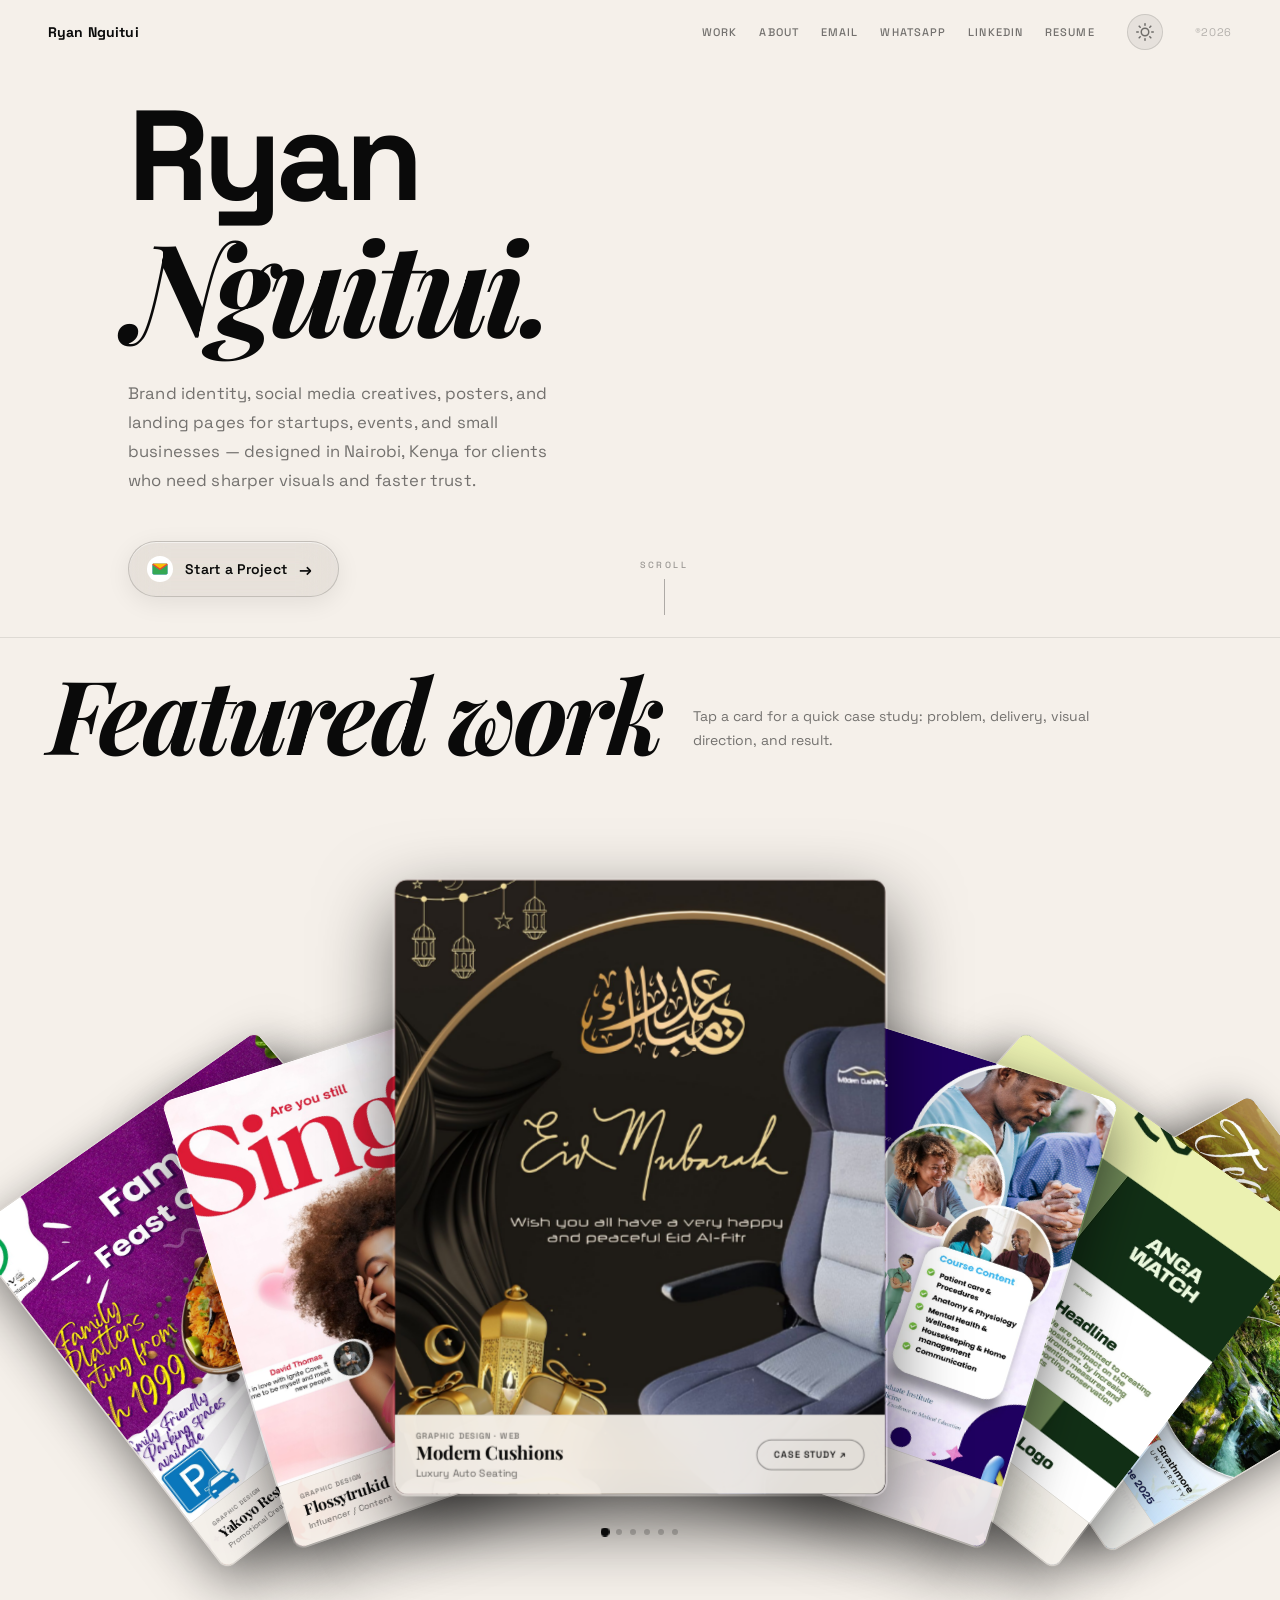
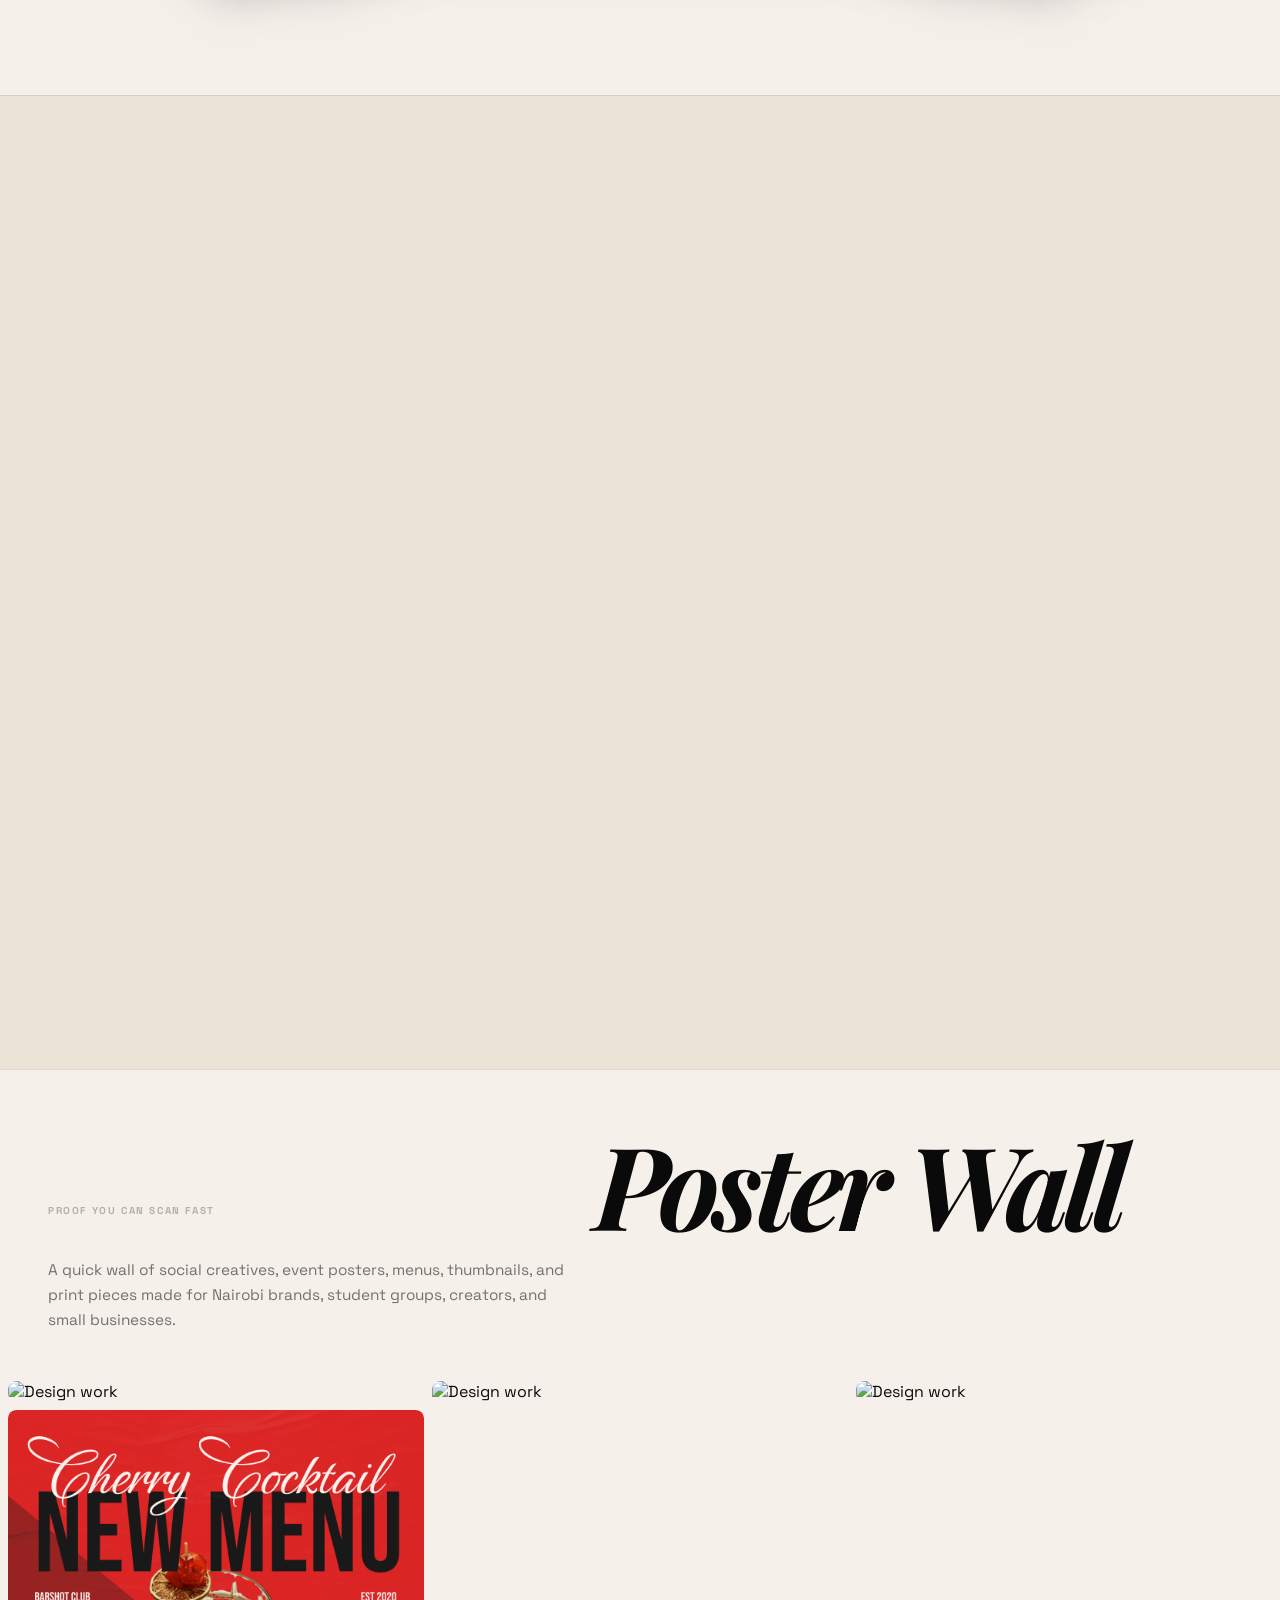
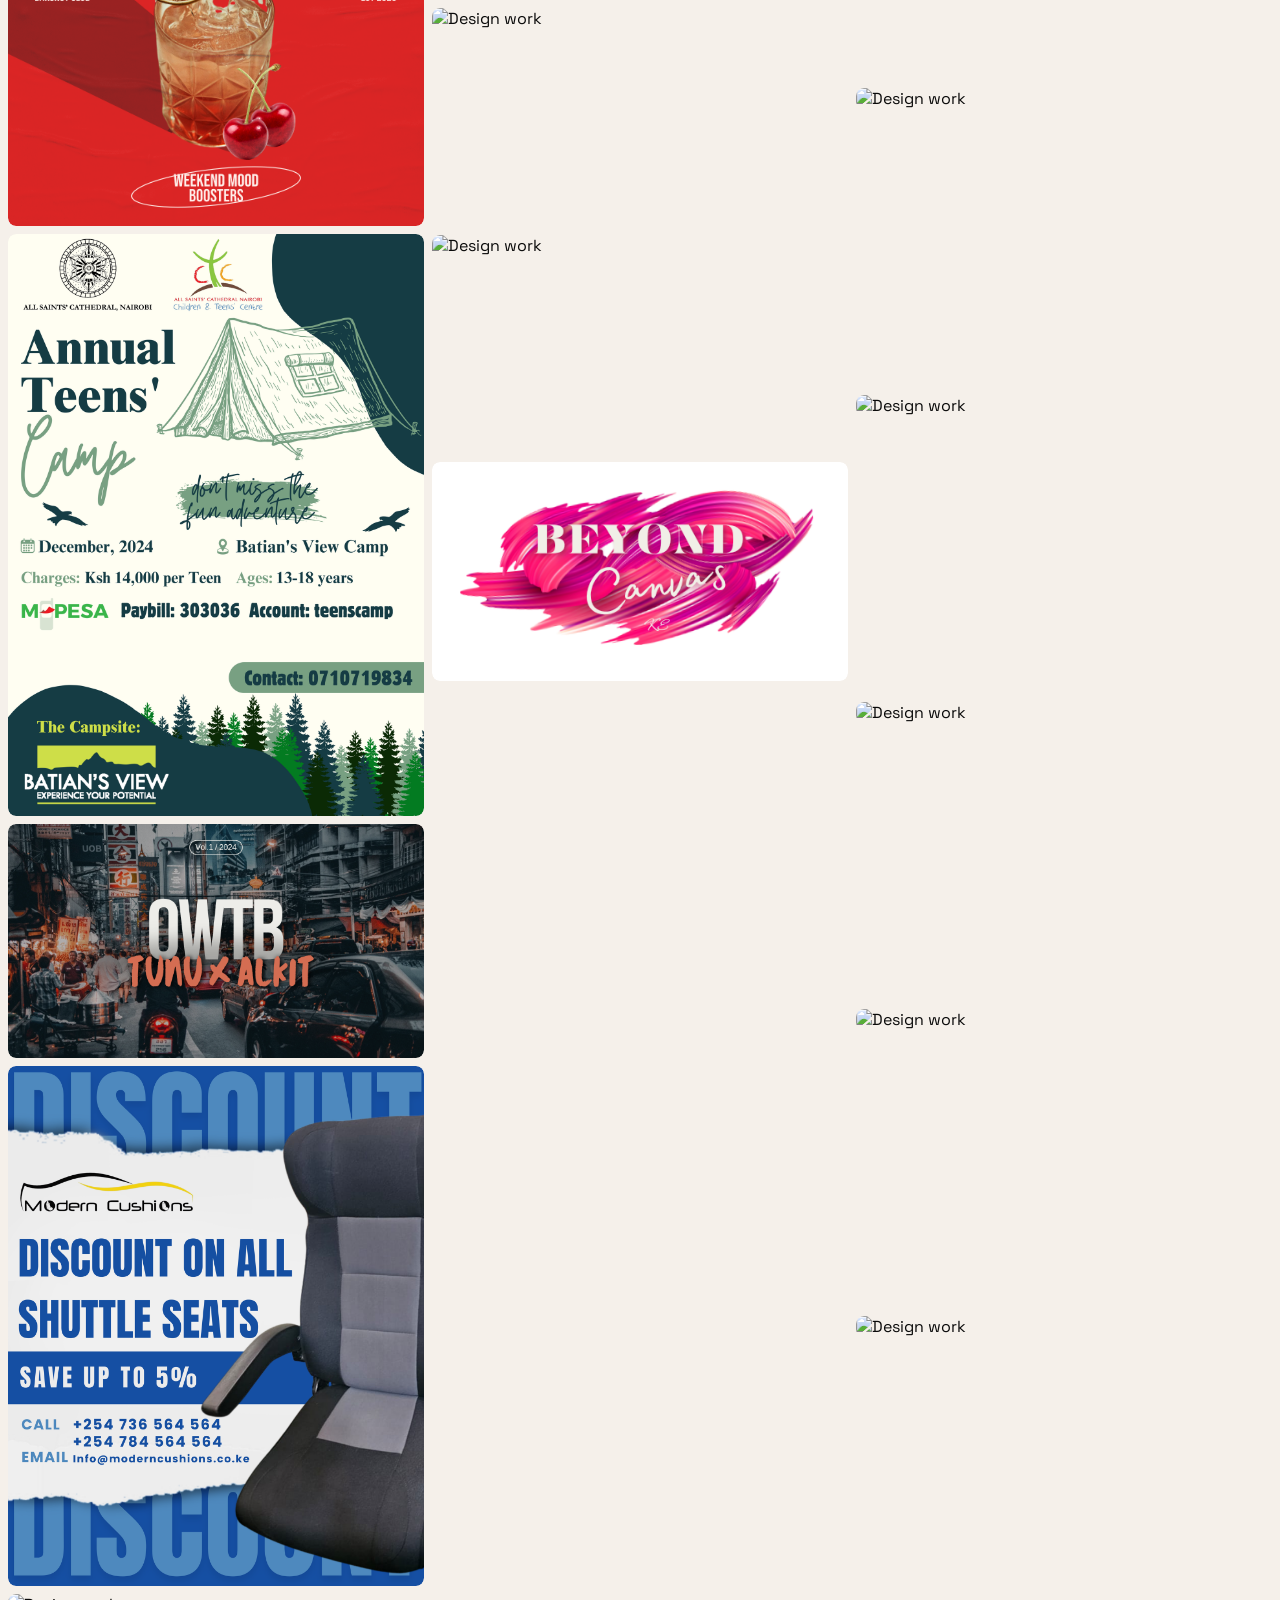
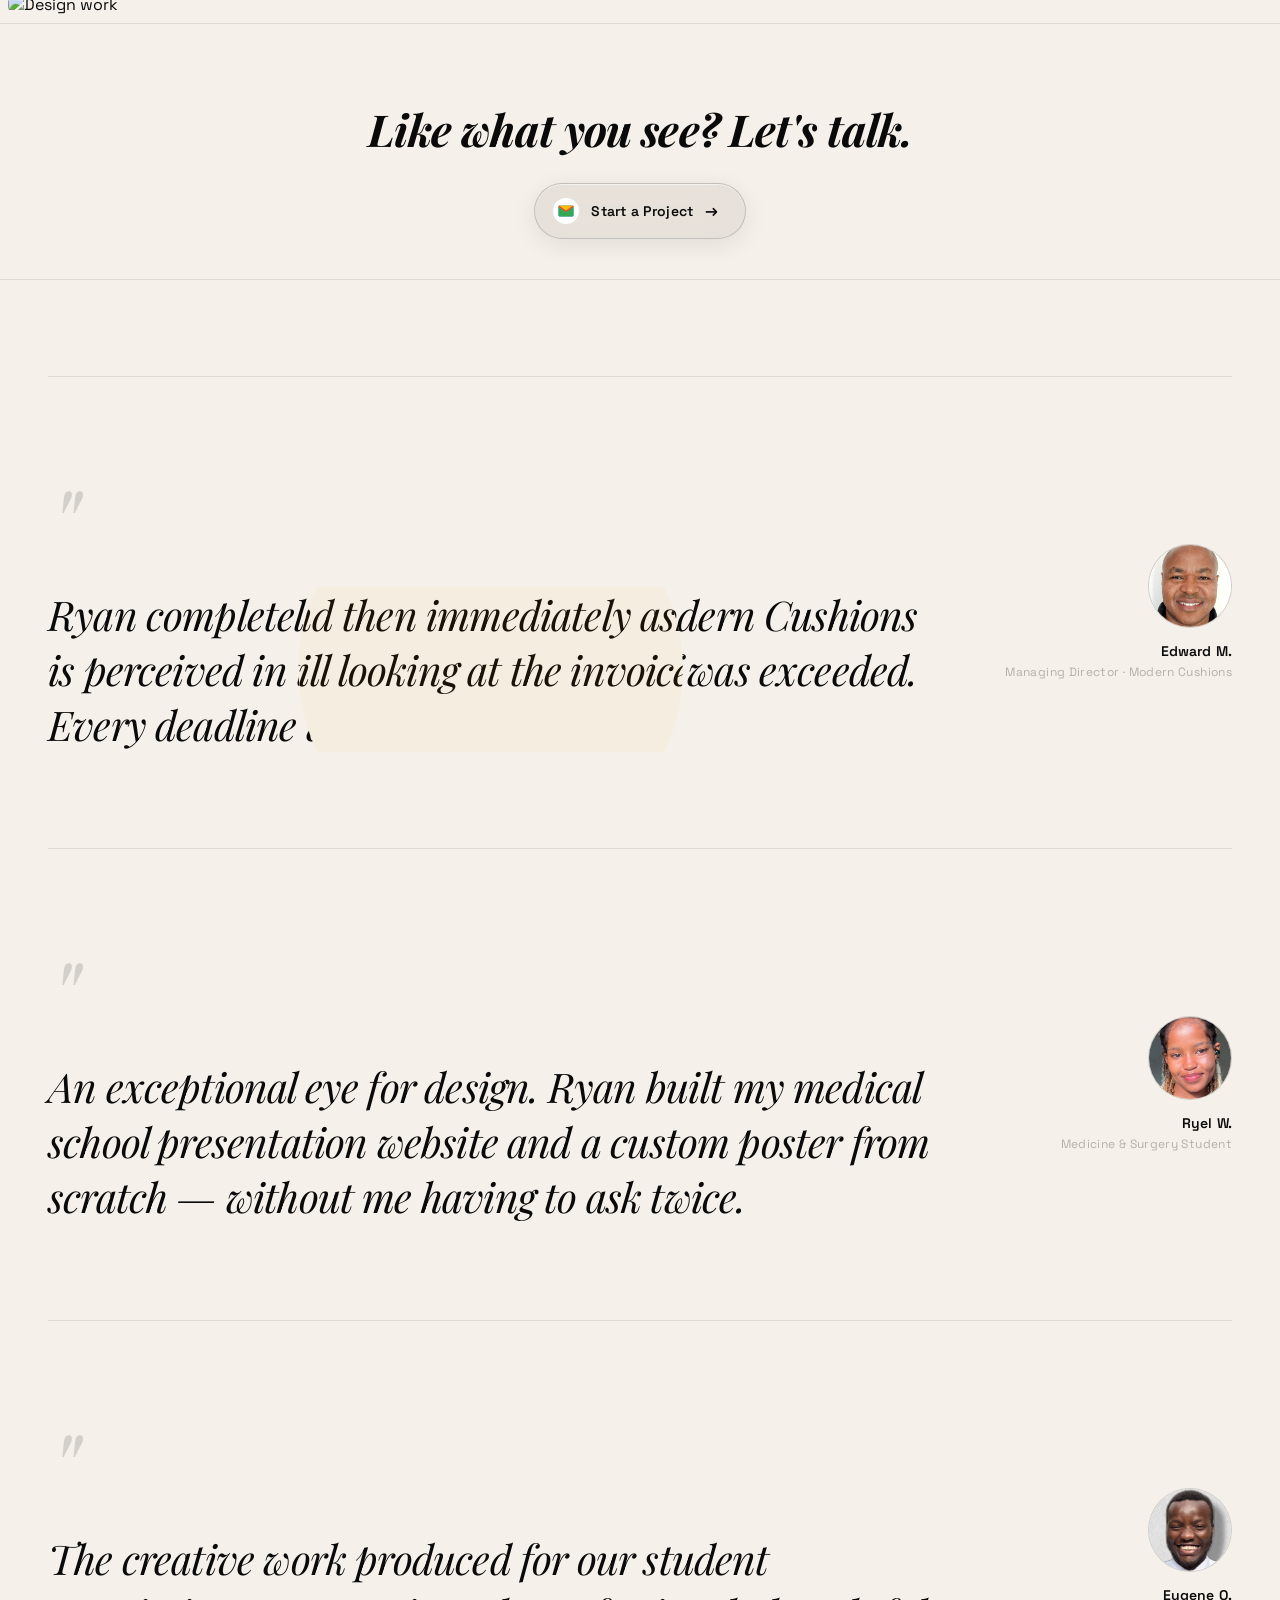
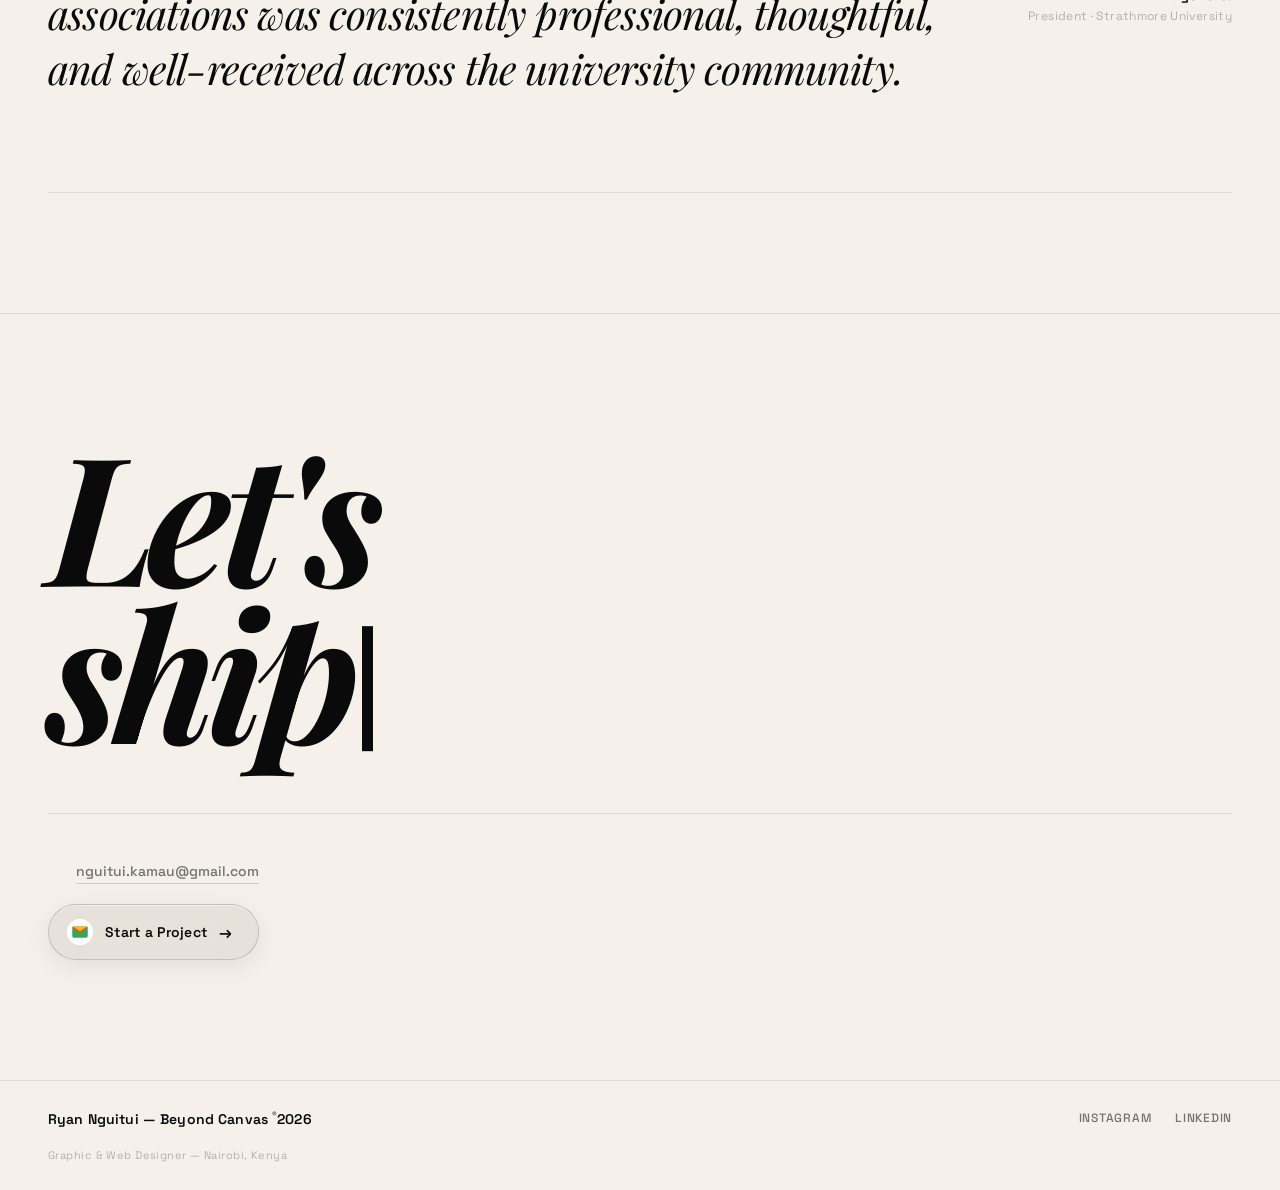
==== commit 73938e90: "Adjust mobile hero CTA layering" ====
--- a/index.html
+++ b/index.html
@@ -11,7 +11,7 @@
     <!-- GSAP for magnetic cursor + ScrollTrigger for about magic-text -->
     <script src="https://cdn.jsdelivr.net/npm/gsap@3.12.5/dist/gsap.min.js"></script>
     <script src="https://cdn.jsdelivr.net/npm/gsap@3.12.5/dist/ScrollTrigger.min.js"></script>
-    <link rel="stylesheet" href="css/styles.css?v=20260504b">
+    <link rel="stylesheet" href="css/styles.css?v=20260504c">
     <script>
     // Apply saved theme immediately to prevent flash
     (function(){var t=localStorage.getItem('bc_theme');if(t==='light'||((!t)&&window.matchMedia('(prefers-color-scheme: light)').matches)){document.documentElement.classList.add('light');}})();
@@ -465,6 +465,6 @@
     </div>
 </div>
 
-<script src="js/main.js?v=20260504b"></script>
+<script src="js/main.js?v=20260504c"></script>
 </body>
 </html>
--- a/css/styles.css
+++ b/css/styles.css
@@ -2154,11 +2154,12 @@
     }
 
     .hero-left {
+        position: relative;
         justify-content: flex-start;
         padding: calc(20px + var(--nav-h)) 0 52px var(--pad-x);
         gap: 12px;
         border-right: none;
-        z-index: 5;
+        z-index: 3;
     }
 
     .hero-title {
@@ -2184,13 +2185,15 @@
     }
 
     .scroll-hint {
-        bottom: 16px;
-        left: var(--pad-x);
-        transform: none;
+        display: none;
     }
 
     .hero-ctas {
-        margin-top: 12px;
+        position: absolute;
+        left: clamp(88px, 31vw, 138px);
+        bottom: 26px;
+        z-index: 4;
+        margin-top: 0;
     }
 
     .cta-mobile {
@@ -2217,7 +2220,8 @@
     .hero-right {
         min-height: 68svh;
         overflow: visible;
-        z-index: 2;
+        z-index: 5;
+        pointer-events: none;
     }
 
 
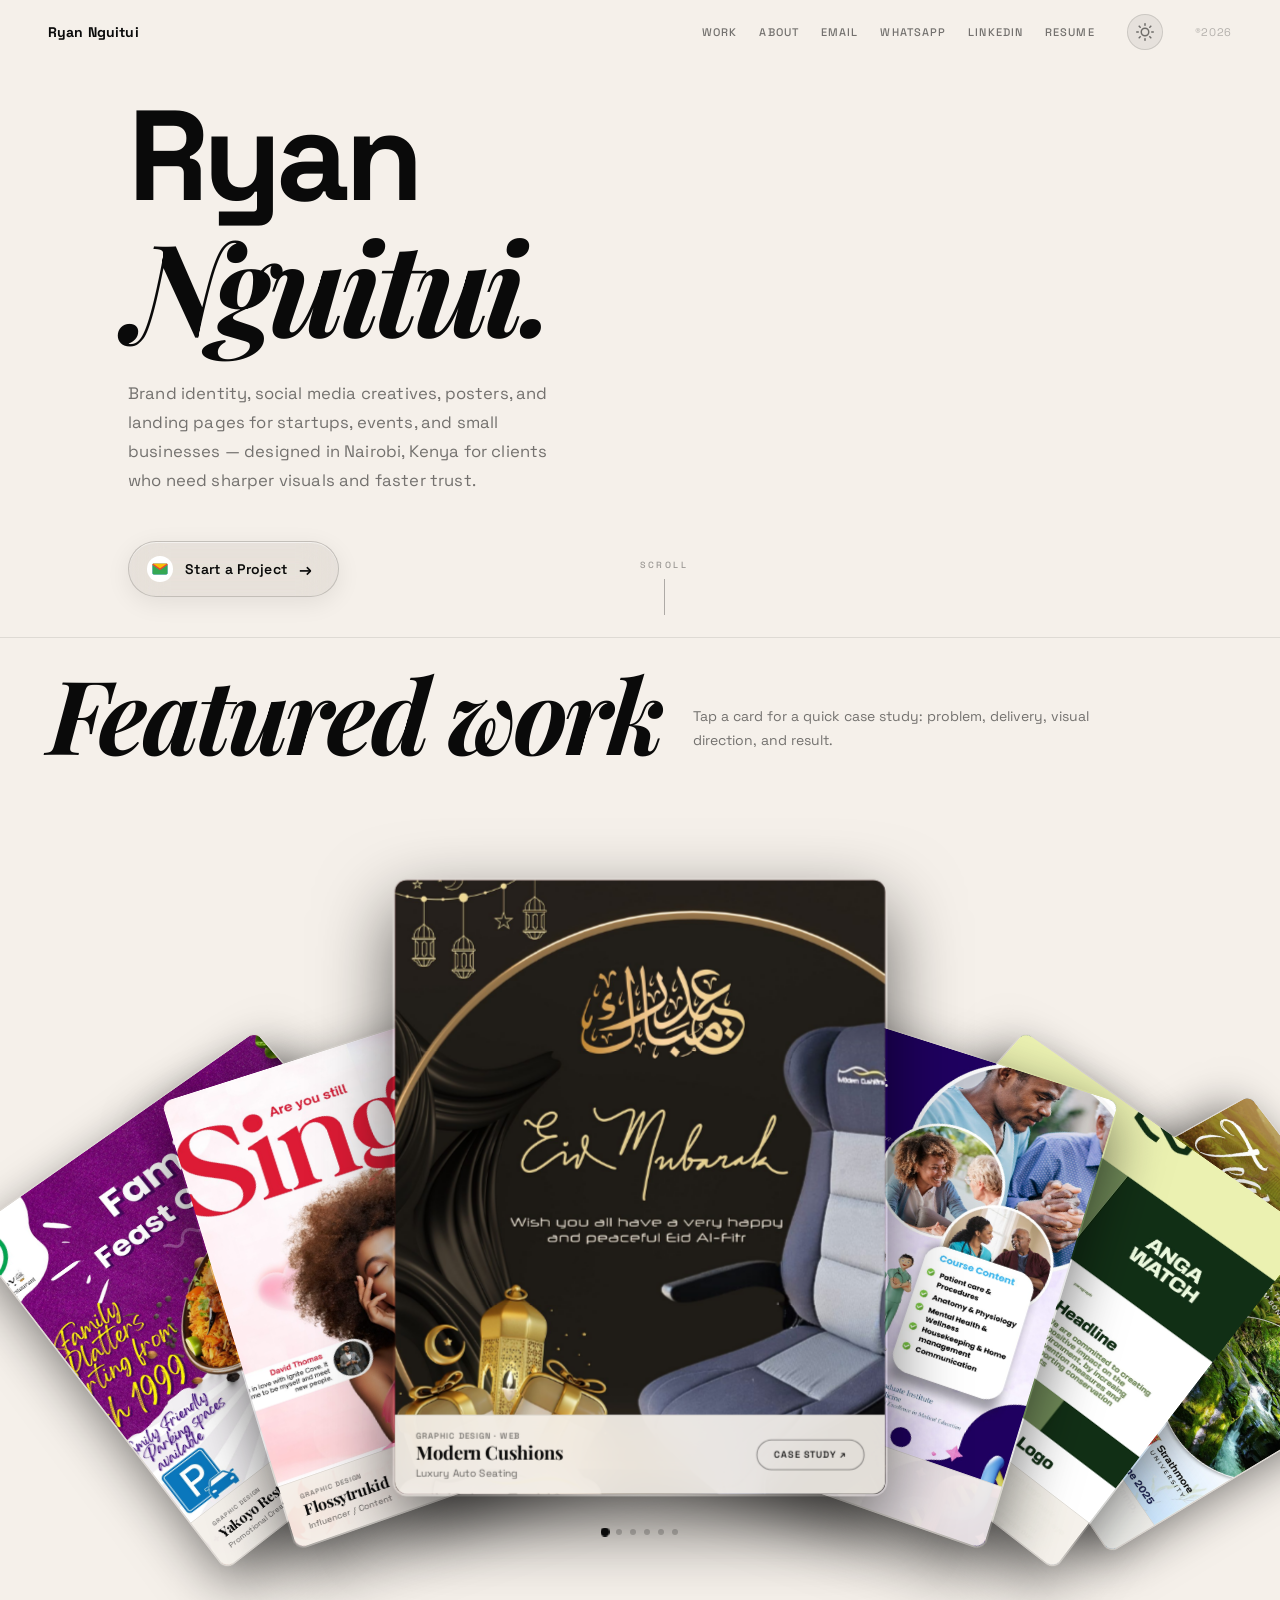
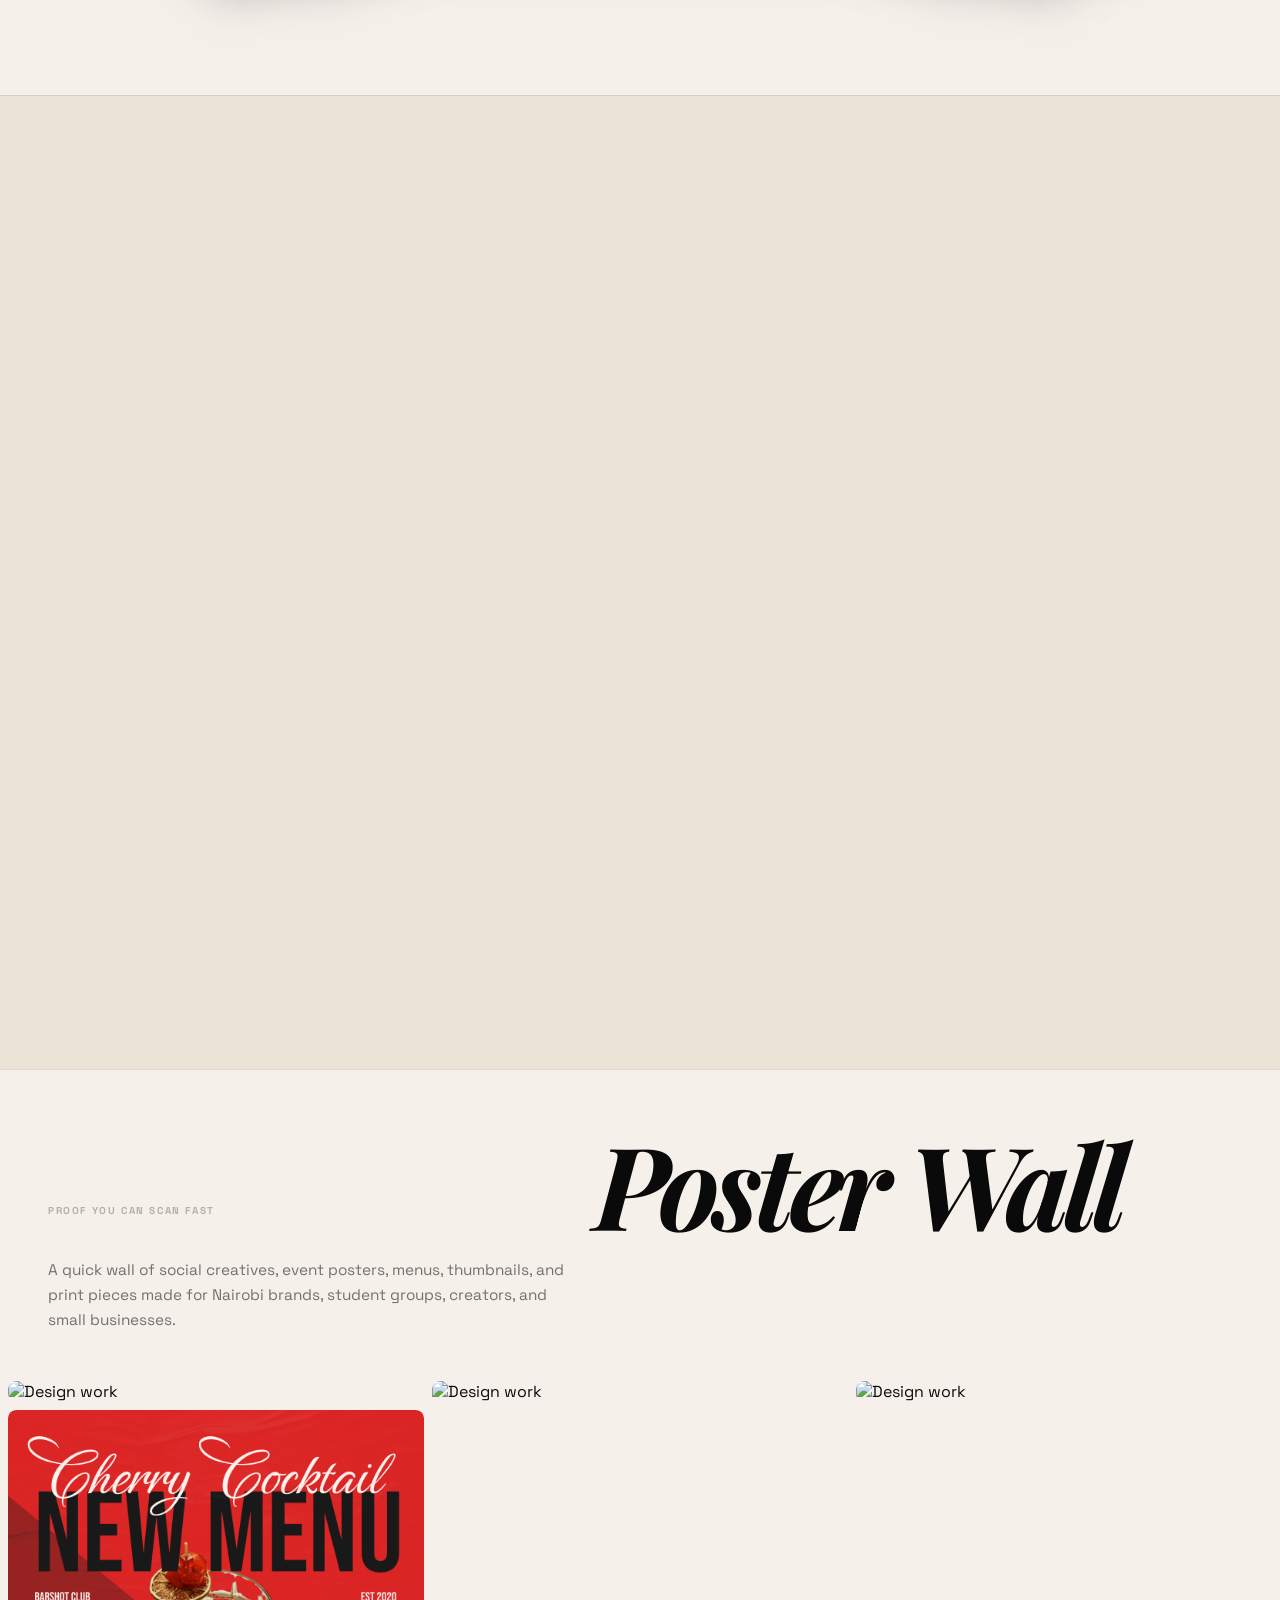
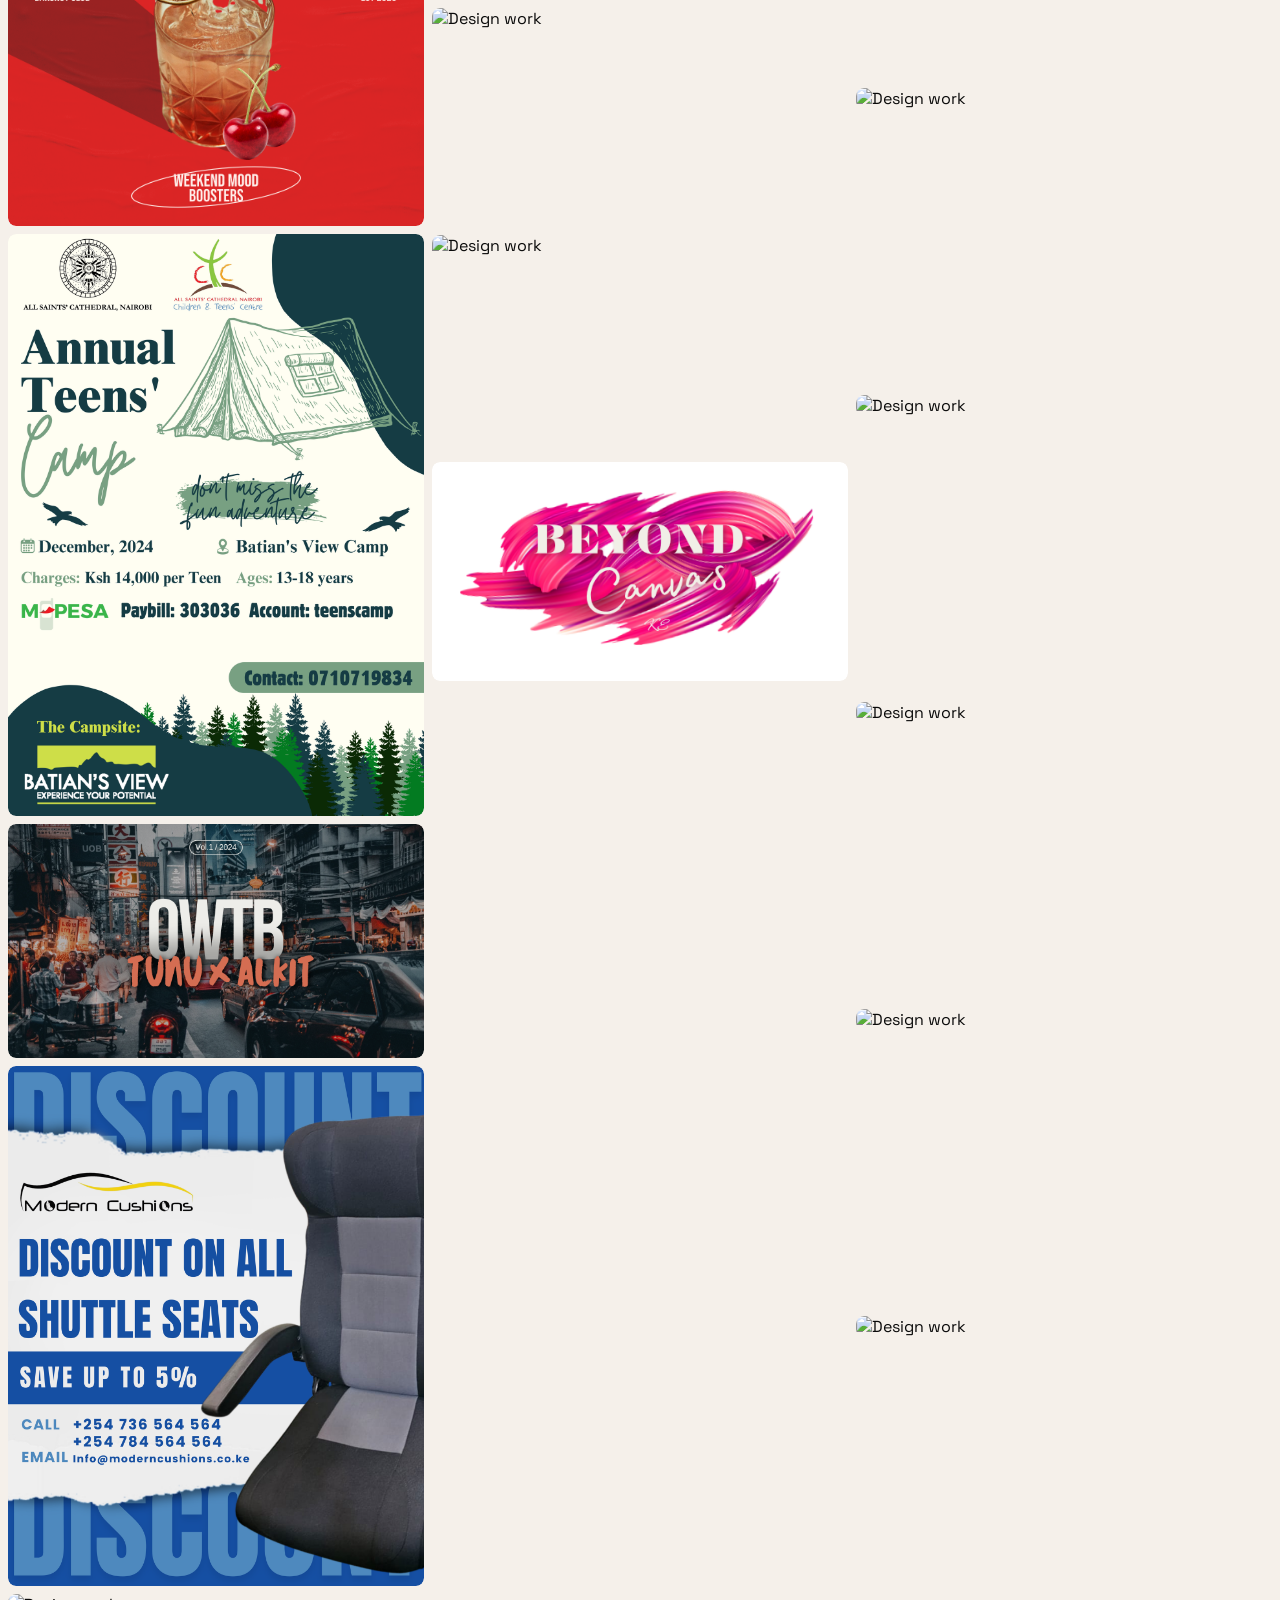
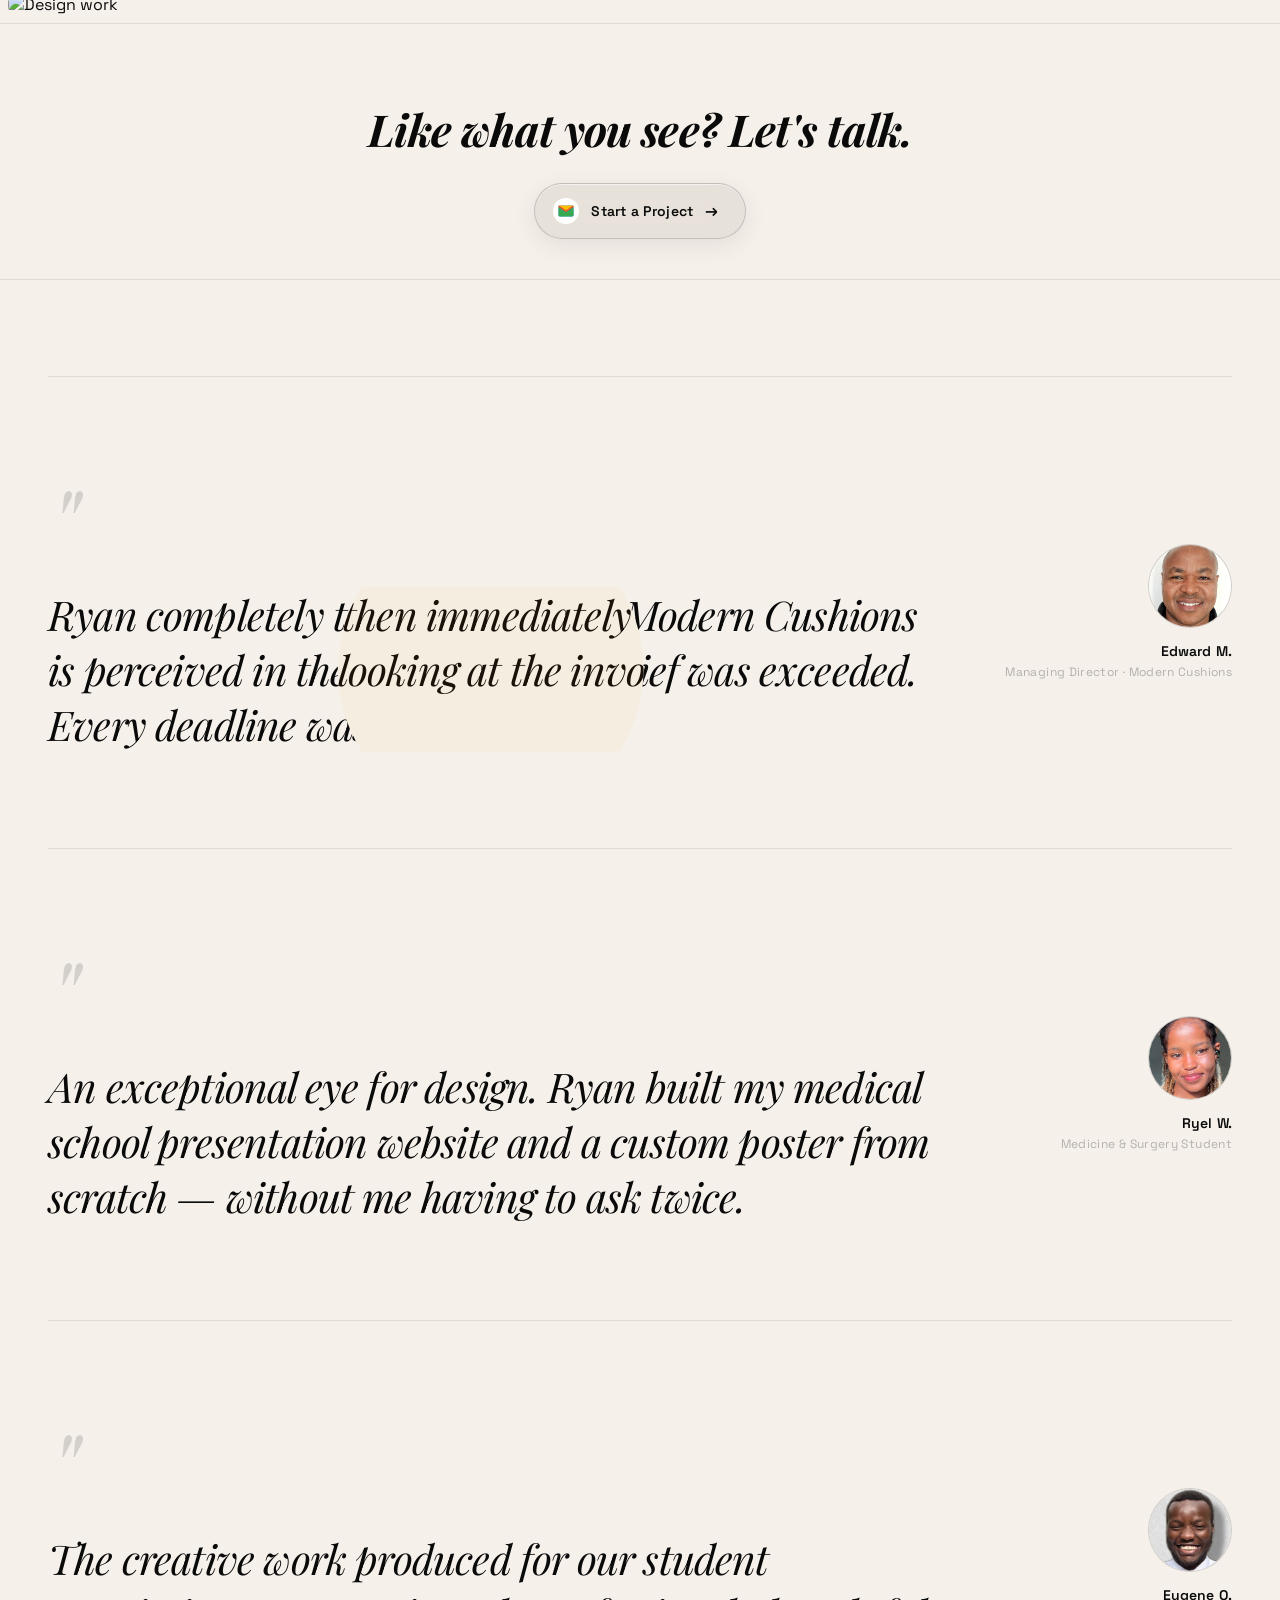
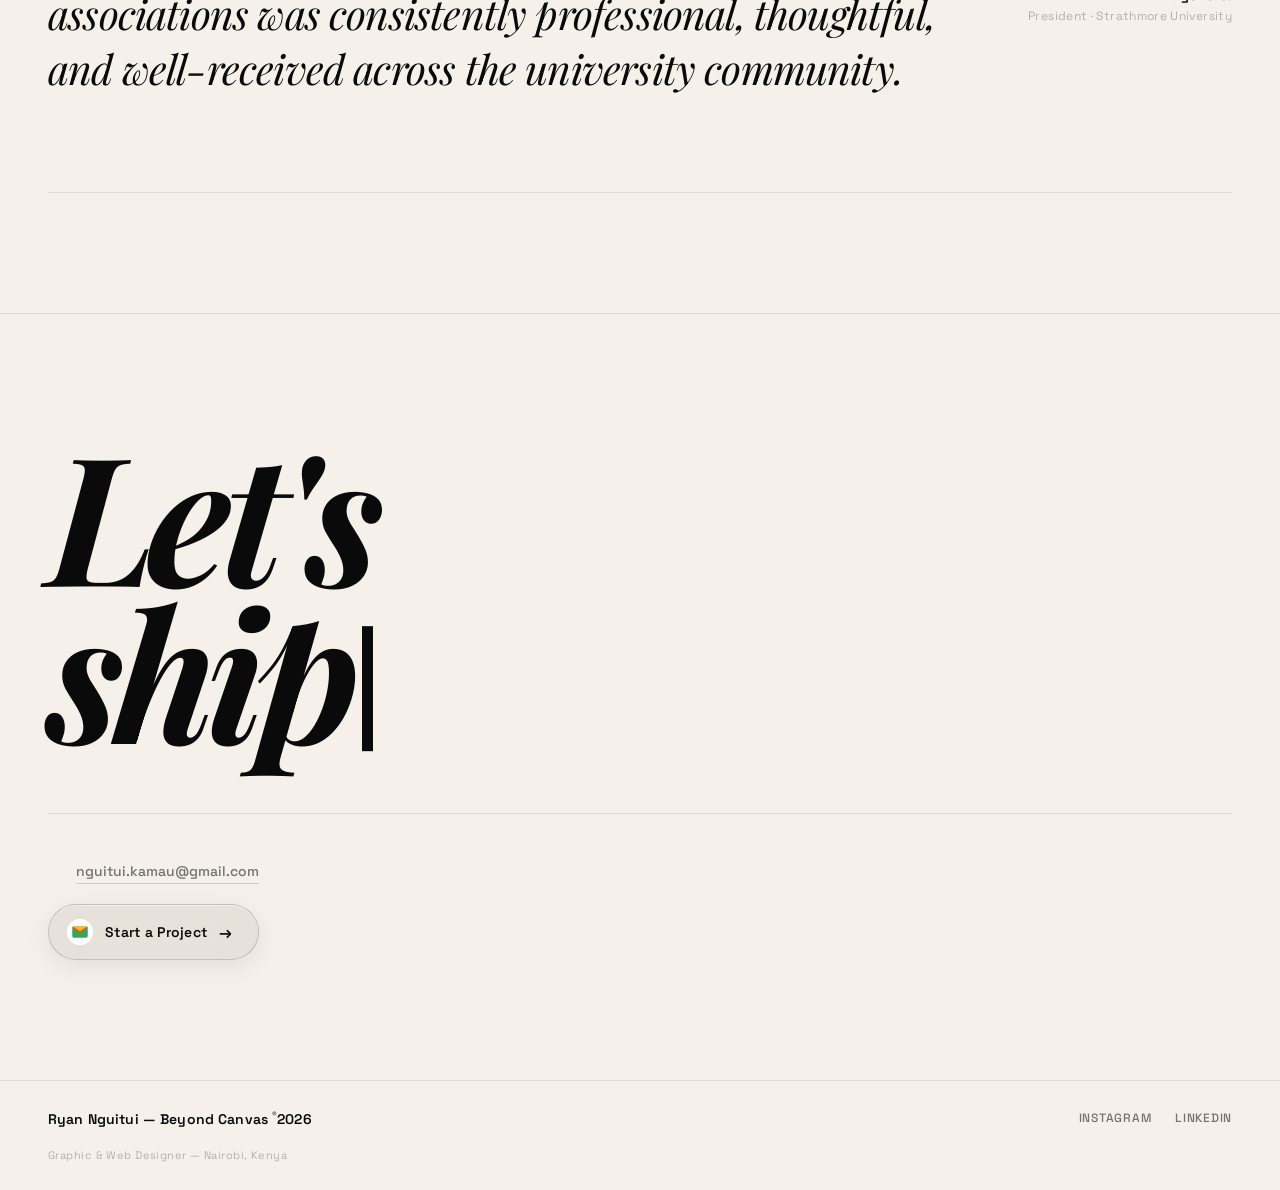
==== commit da7d0b90: "Restore mobile CTA overlap position" ====
--- a/index.html
+++ b/index.html
@@ -11,7 +11,7 @@
     <!-- GSAP for magnetic cursor + ScrollTrigger for about magic-text -->
     <script src="https://cdn.jsdelivr.net/npm/gsap@3.12.5/dist/gsap.min.js"></script>
     <script src="https://cdn.jsdelivr.net/npm/gsap@3.12.5/dist/ScrollTrigger.min.js"></script>
-    <link rel="stylesheet" href="css/styles.css?v=20260504c">
+    <link rel="stylesheet" href="css/styles.css?v=20260504d">
     <script>
     // Apply saved theme immediately to prevent flash
     (function(){var t=localStorage.getItem('bc_theme');if(t==='light'||((!t)&&window.matchMedia('(prefers-color-scheme: light)').matches)){document.documentElement.classList.add('light');}})();
@@ -465,6 +465,6 @@
     </div>
 </div>
 
-<script src="js/main.js?v=20260504c"></script>
+<script src="js/main.js?v=20260504d"></script>
 </body>
 </html>
--- a/css/styles.css
+++ b/css/styles.css
@@ -2189,11 +2189,9 @@
     }
 
     .hero-ctas {
-        position: absolute;
-        left: clamp(88px, 31vw, 138px);
-        bottom: 26px;
-        z-index: 4;
-        margin-top: 0;
+        position: relative;
+        z-index: 1;
+        margin-top: 12px;
     }
 
     .cta-mobile {
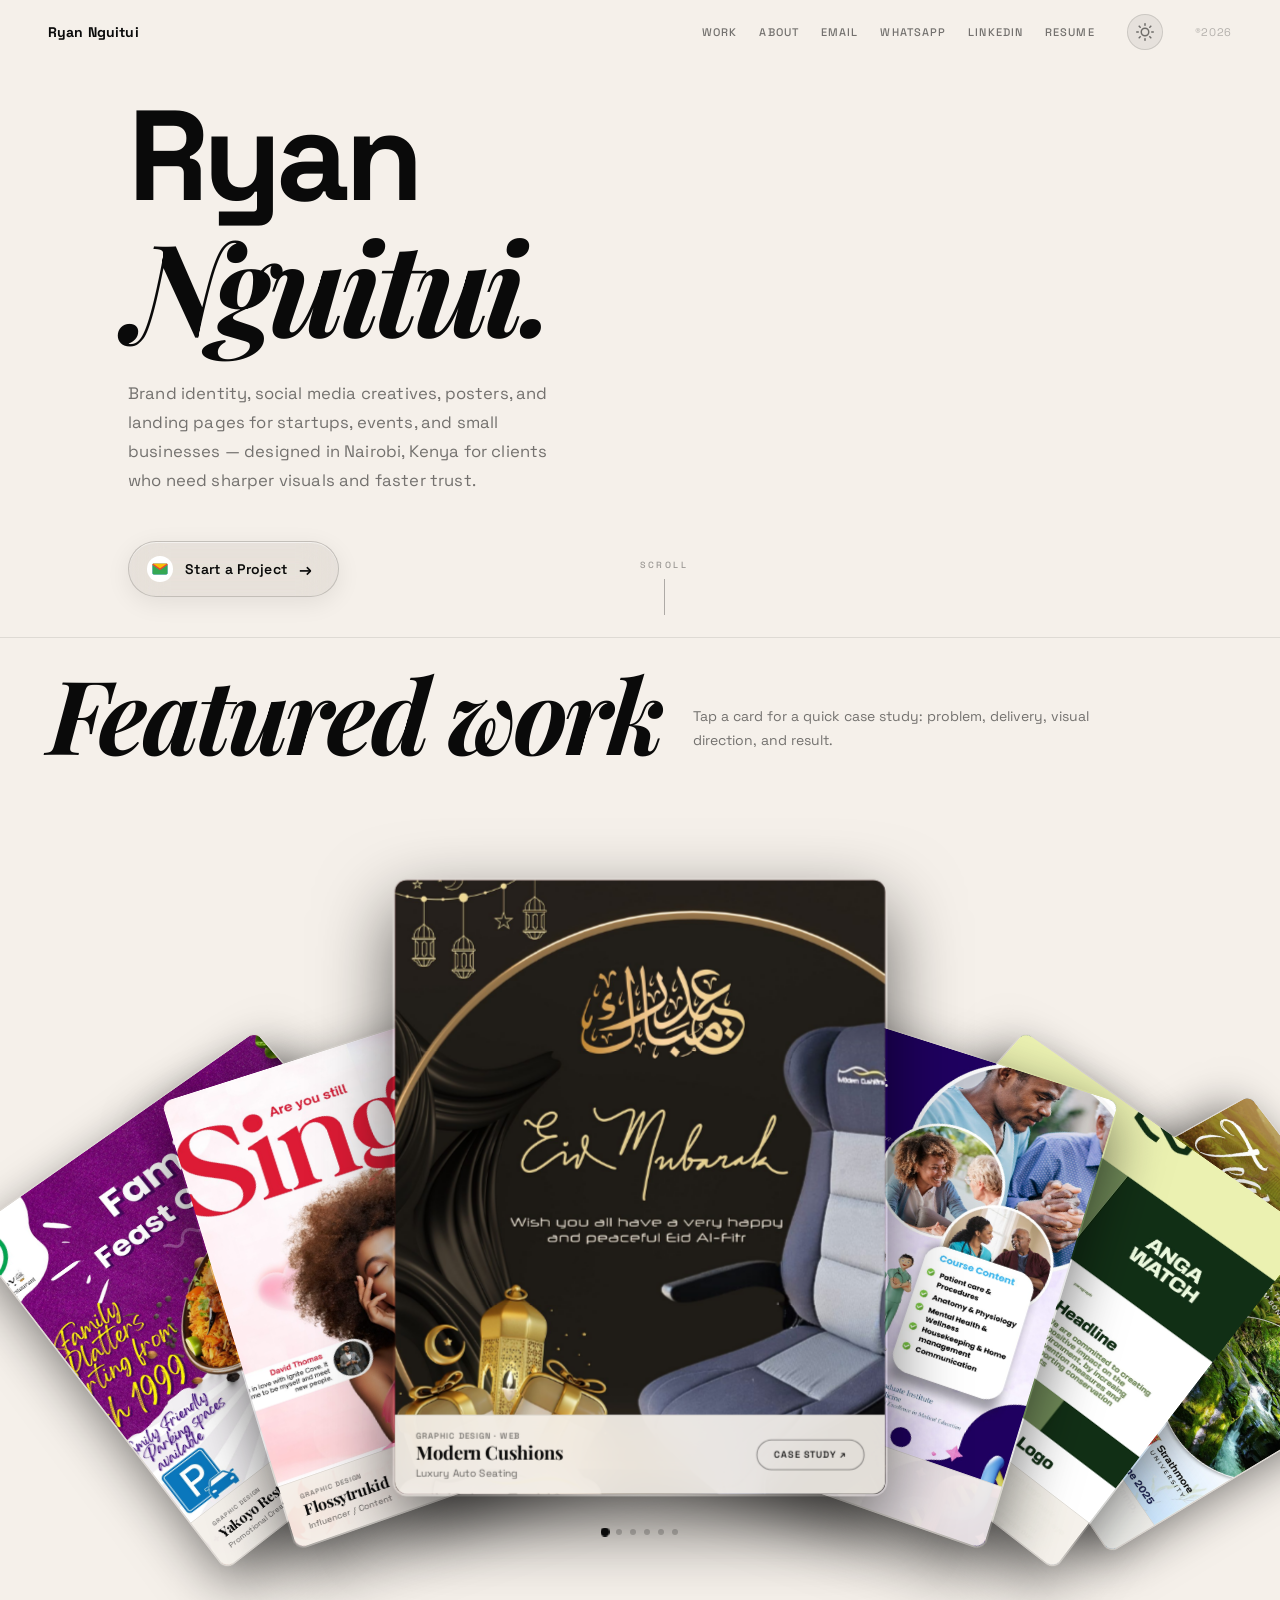
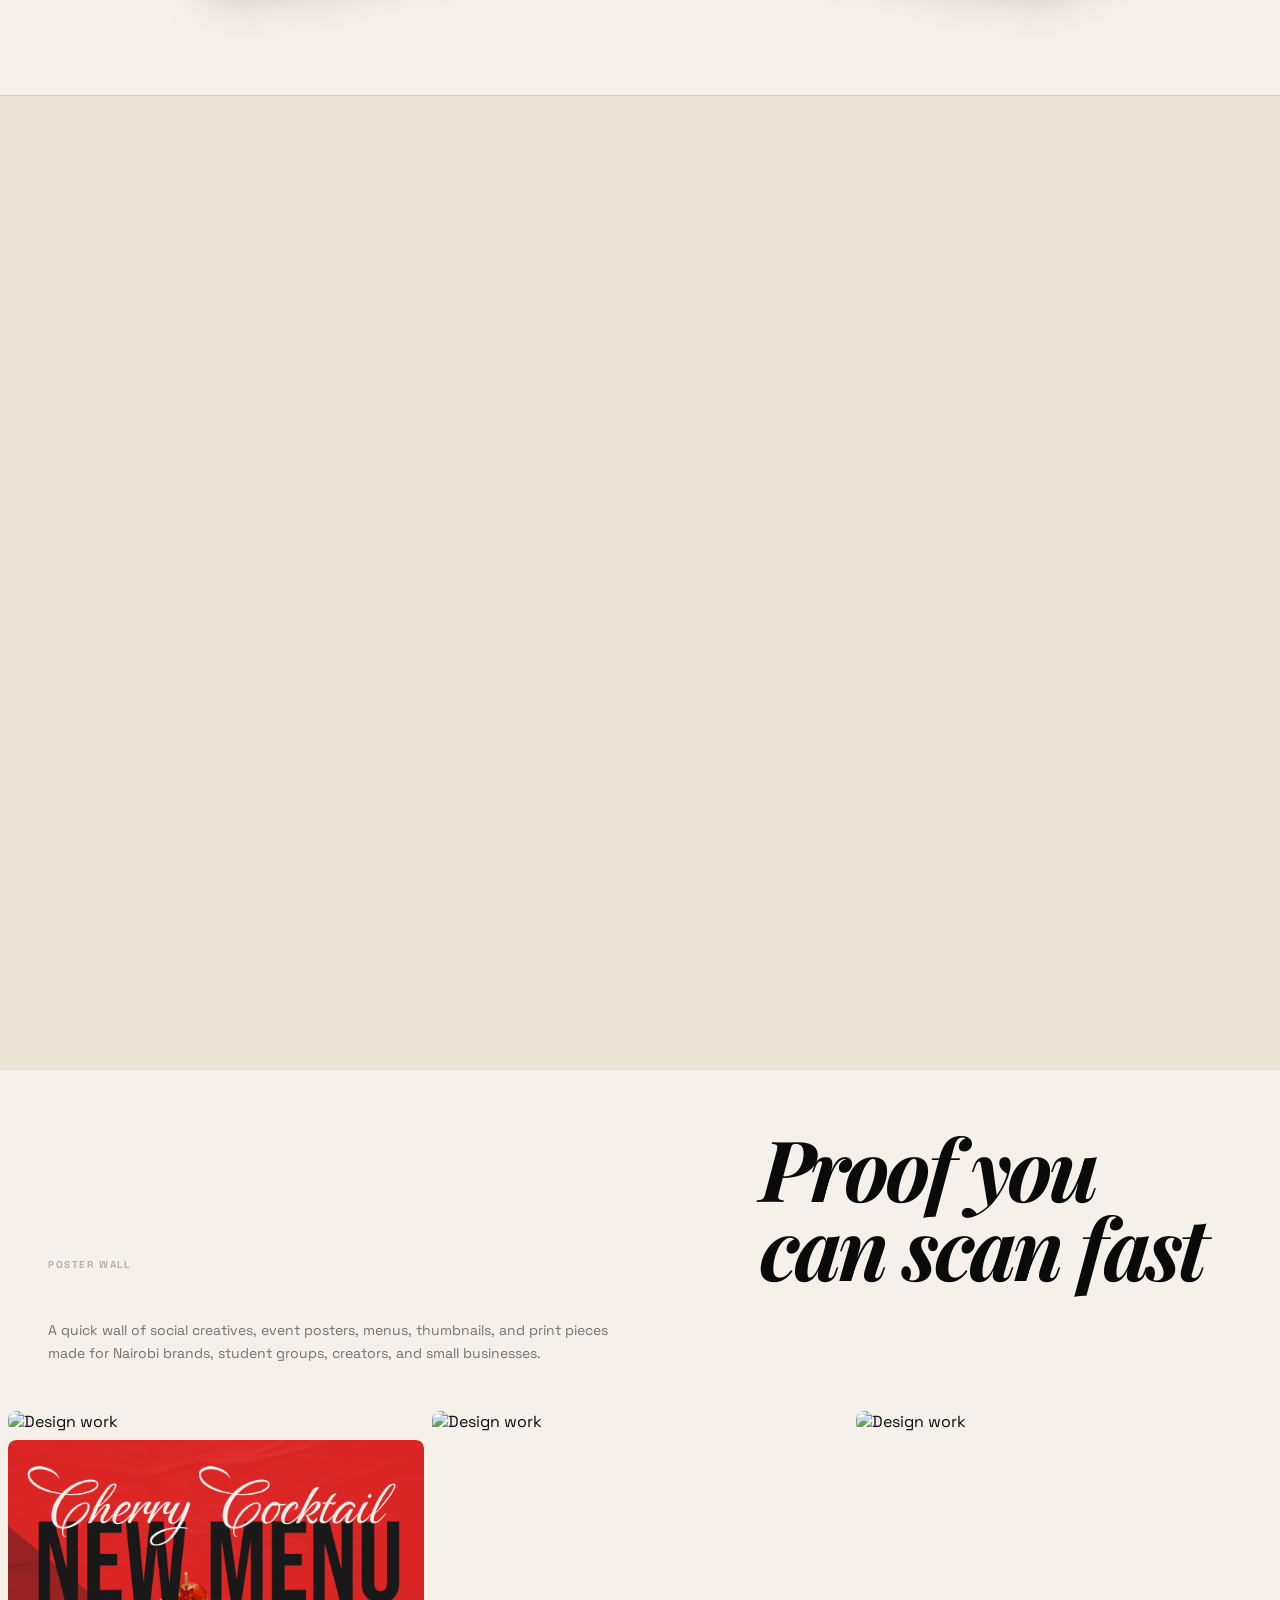
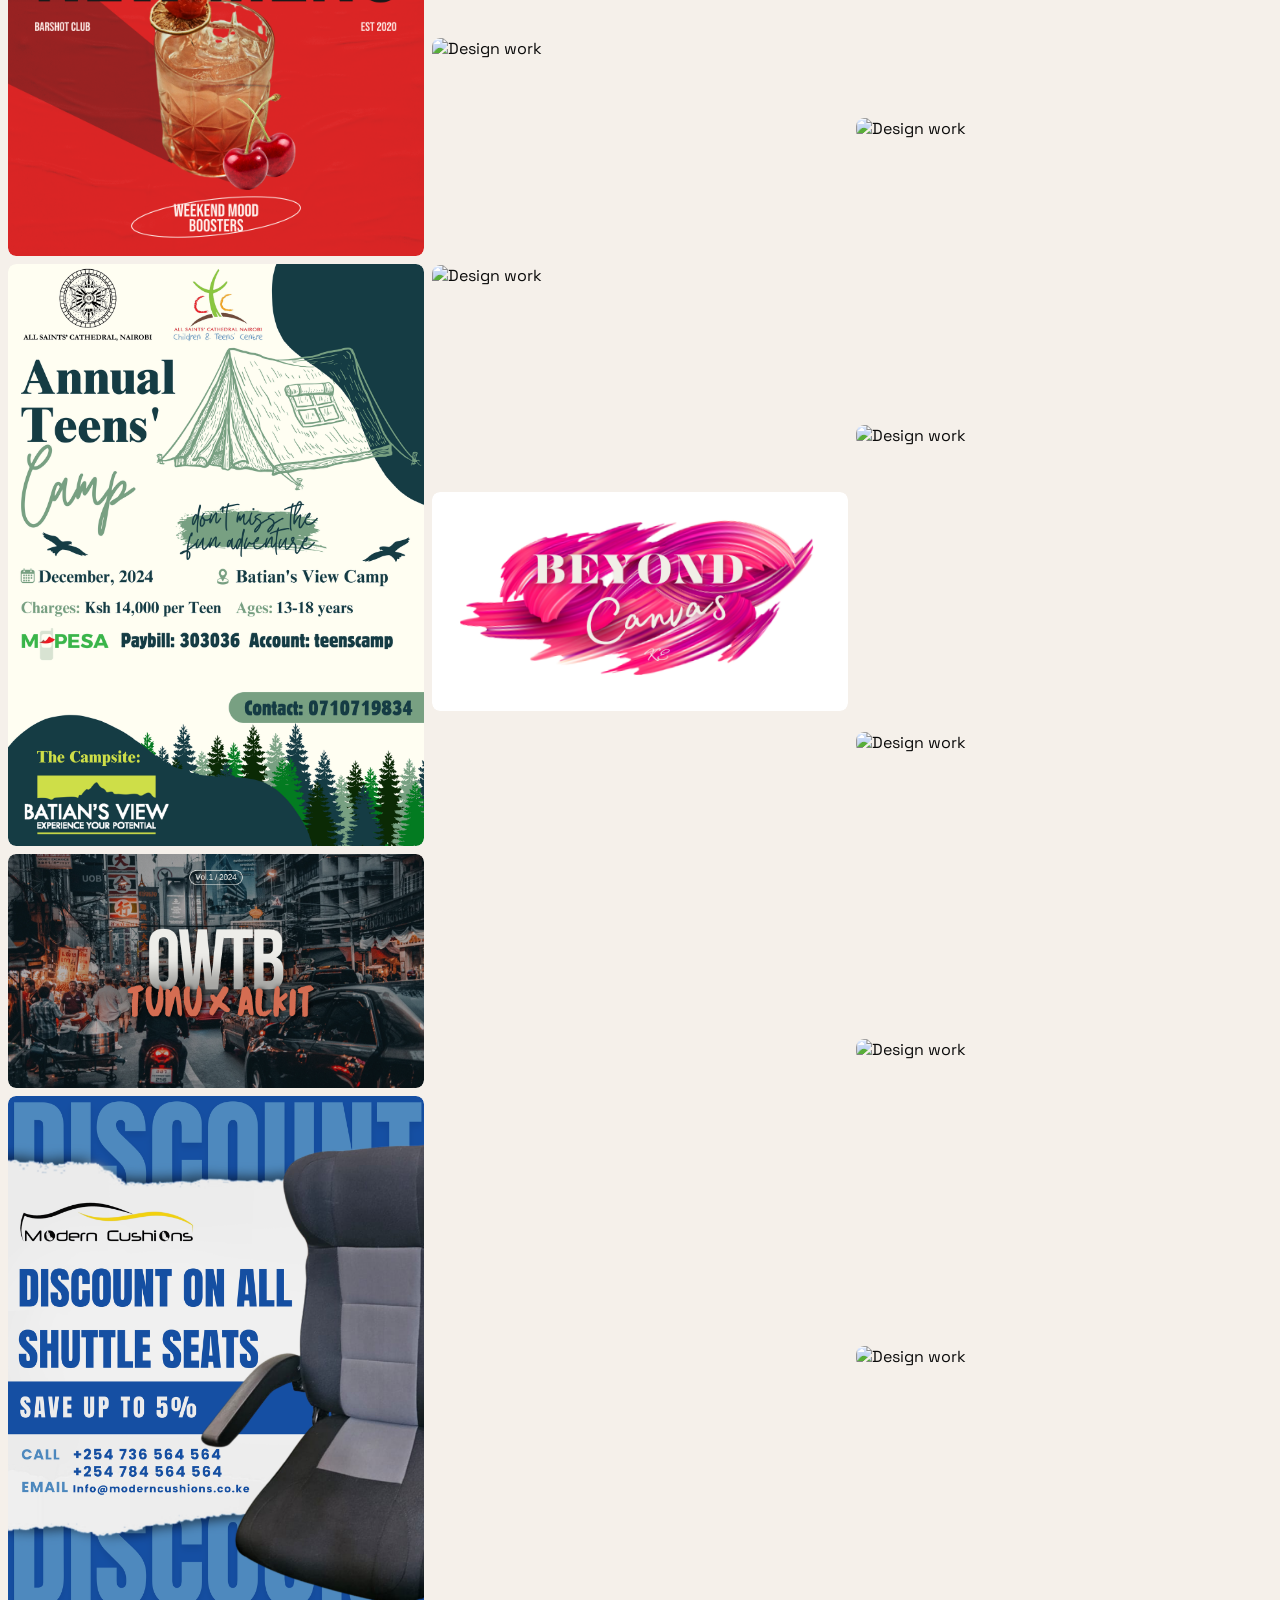
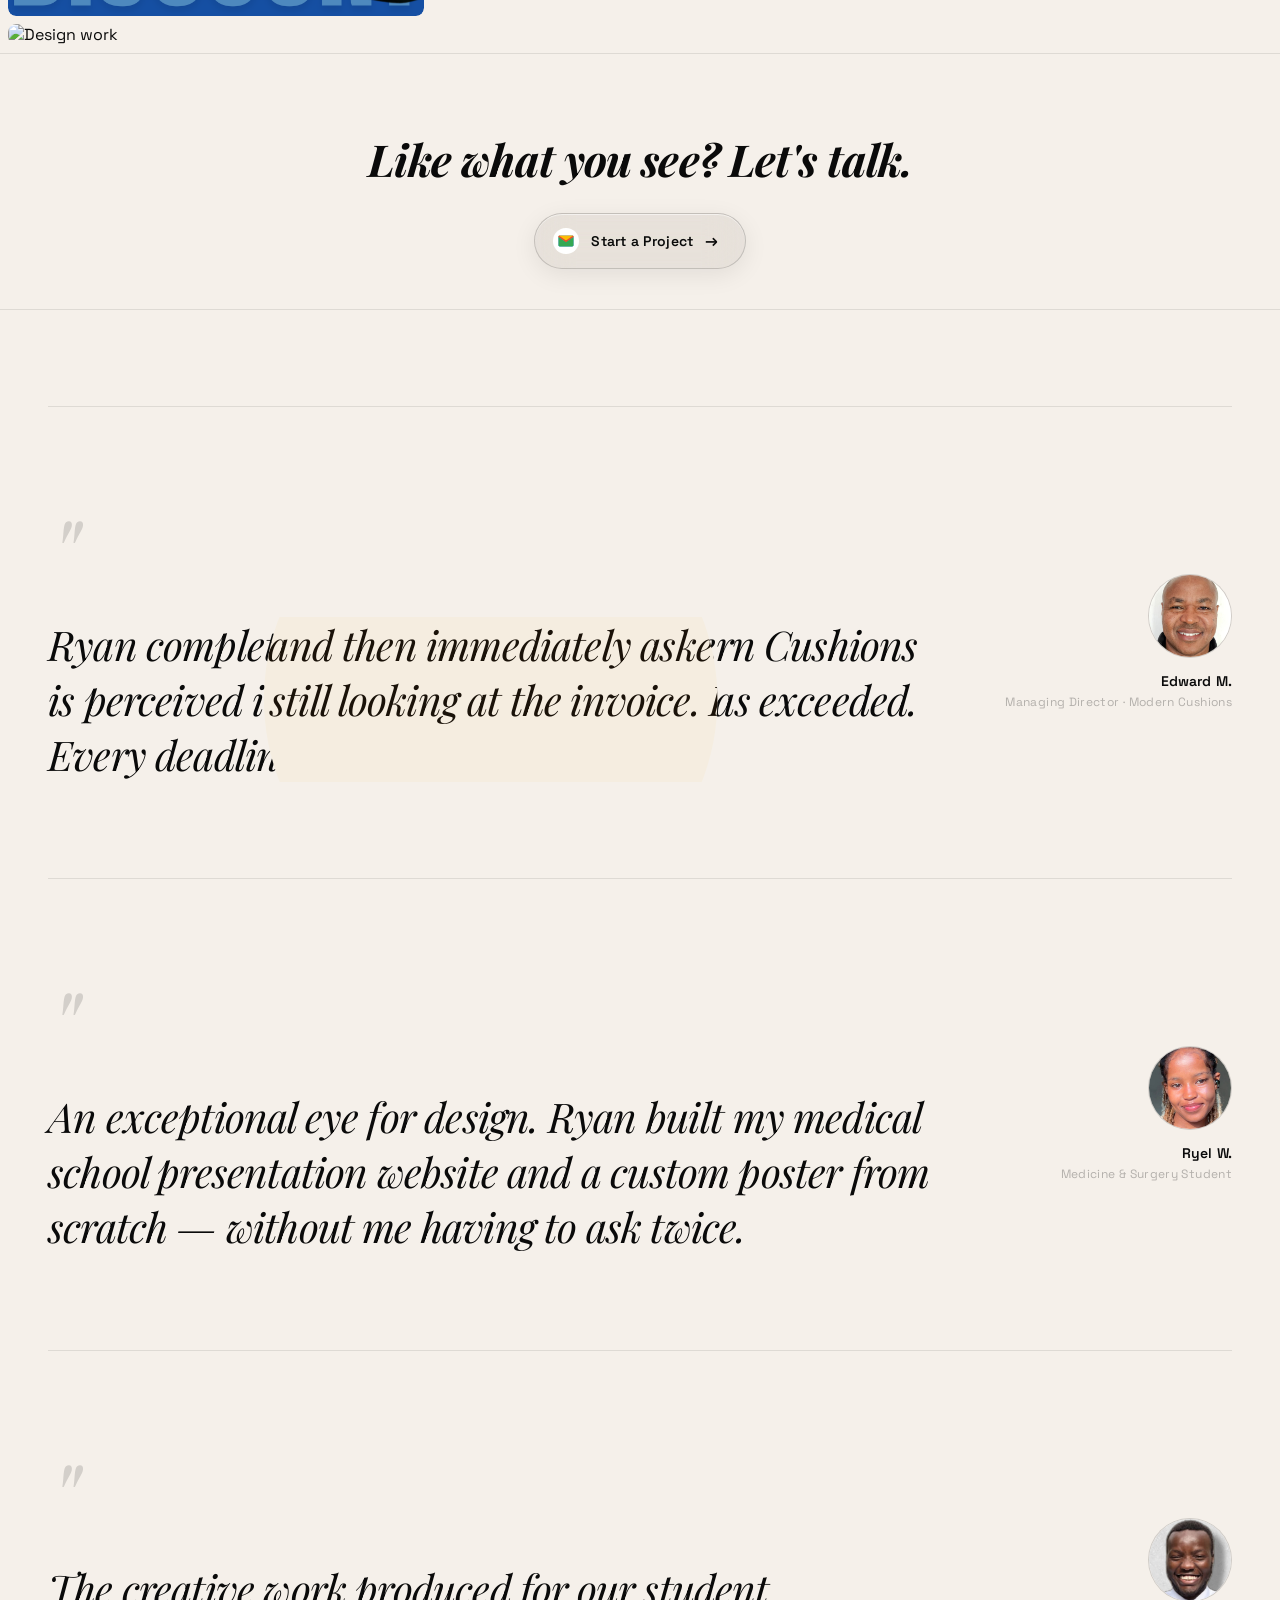
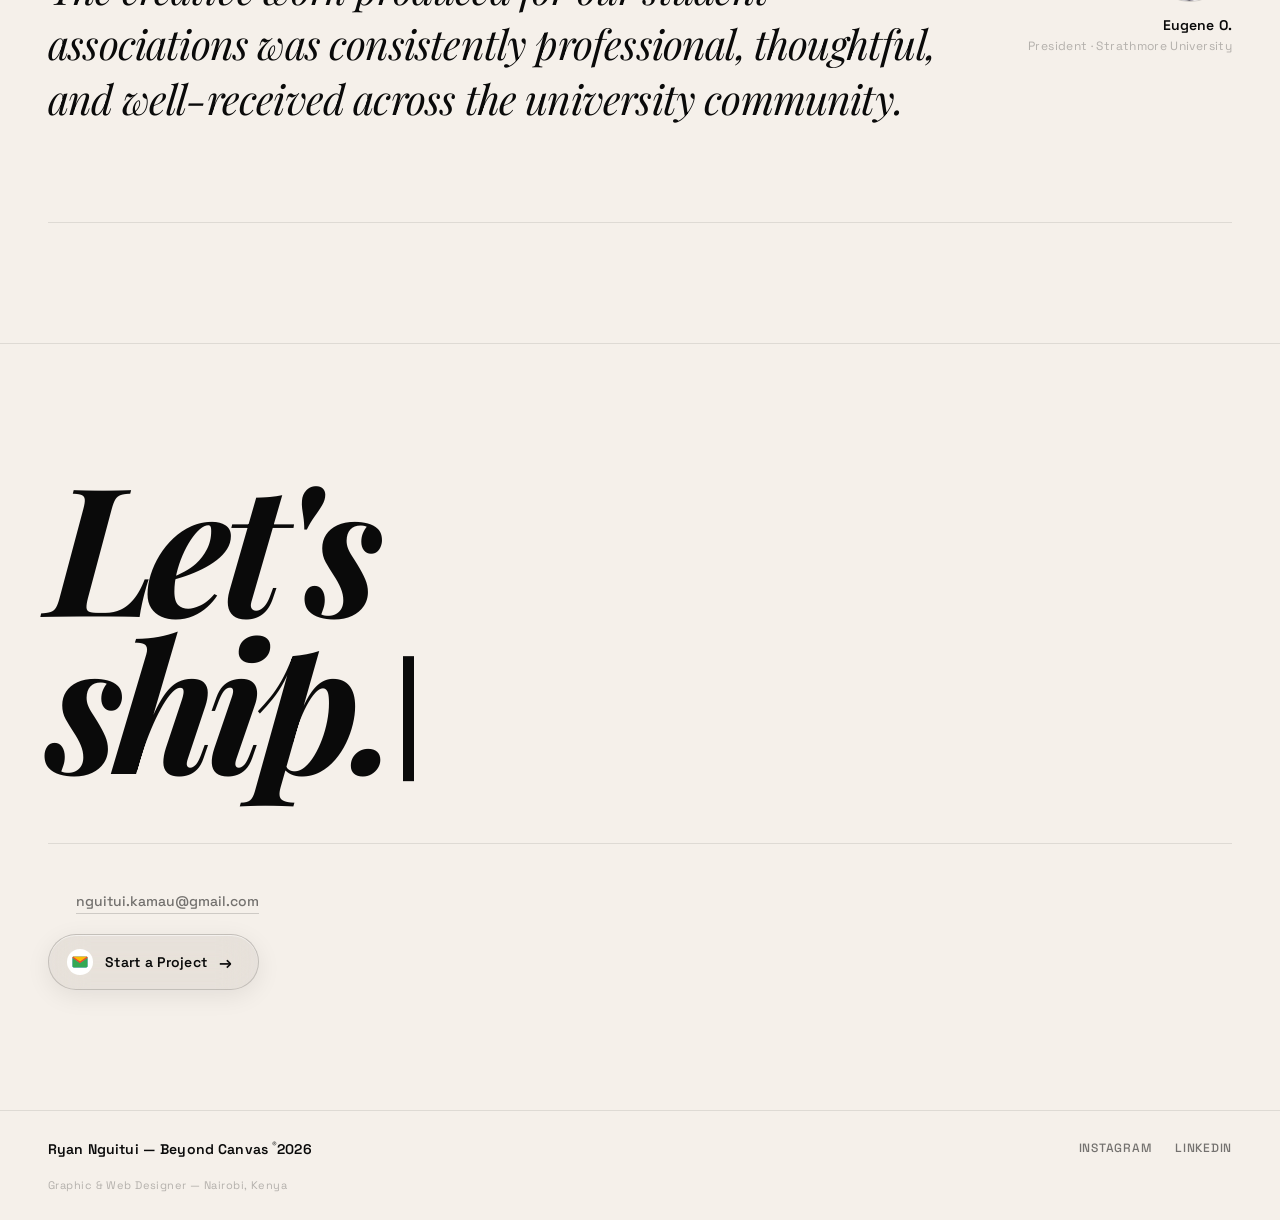
==== commit 96b04769: "Rename gallery proof heading" ====
--- a/index.html
+++ b/index.html
@@ -11,7 +11,7 @@
     <!-- GSAP for magnetic cursor + ScrollTrigger for about magic-text -->
     <script src="https://cdn.jsdelivr.net/npm/gsap@3.12.5/dist/gsap.min.js"></script>
     <script src="https://cdn.jsdelivr.net/npm/gsap@3.12.5/dist/ScrollTrigger.min.js"></script>
-    <link rel="stylesheet" href="css/styles.css?v=20260504d">
+    <link rel="stylesheet" href="css/styles.css?v=20260504e">
     <script>
     // Apply saved theme immediately to prevent flash
     (function(){var t=localStorage.getItem('bc_theme');if(t==='light'||((!t)&&window.matchMedia('(prefers-color-scheme: light)').matches)){document.documentElement.classList.add('light');}})();
@@ -224,8 +224,8 @@
 ============================================== -->
 <section class="gallery-intro" aria-labelledby="poster-wall-title">
     <div class="gallery-intro-inner">
-        <p class="proof-eyebrow">Proof you can scan fast</p>
-        <h2 class="gallery-title" id="poster-wall-title">Poster Wall</h2>
+        <p class="proof-eyebrow">Poster wall</p>
+        <h2 class="gallery-title" id="poster-wall-title">Proof you can scan fast</h2>
         <p class="gallery-copy">A quick wall of social creatives, event posters, menus, thumbnails, and print pieces made for Nairobi brands, student groups, creators, and small businesses.</p>
     </div>
 </section>
@@ -465,6 +465,6 @@
     </div>
 </div>
 
-<script src="js/main.js?v=20260504d"></script>
+<script src="js/main.js?v=20260504e"></script>
 </body>
 </html>
--- a/css/styles.css
+++ b/css/styles.css
@@ -1329,15 +1329,15 @@
 .gallery-intro {
     background: var(--bg);
     border-top: 1px solid var(--border);
-    padding: 64px var(--pad-x) 34px;
+    padding: 58px var(--pad-x) 32px;
 }
 
 .gallery-intro-inner {
     max-width: var(--max-w);
     margin-inline: auto;
     display: grid;
-    grid-template-columns: minmax(0, 0.9fr) minmax(0, 1.1fr);
-    gap: 24px;
+    grid-template-columns: minmax(0, 1.18fr) minmax(320px, 0.82fr);
+    gap: 32px;
     align-items: end;
 }
 
@@ -1345,10 +1345,10 @@
     margin: 0;
     font-family: var(--font-display);
     font-style: italic;
-    font-size: clamp(52px, 9vw, 138px);
+    font-size: clamp(46px, 6.6vw, 94px);
     font-weight: 700;
-    line-height: 0.86;
-    letter-spacing: -0.055em;
+    line-height: 0.94;
+    letter-spacing: -0.045em;
     color: var(--text);
 }
 
@@ -1356,7 +1356,7 @@
     max-width: 560px;
     margin: 0 0 6px;
     font-family: var(--font-sans);
-    font-size: clamp(15px, 1.2vw, 18px);
+    font-size: clamp(14px, 1.05vw, 17px);
     line-height: 1.65;
     color: var(--text2);
 }
@@ -1422,21 +1422,25 @@
 /* Mobile: 3 columns maintained, tighter gaps */
 @media (max-width: 768px) {
     .gallery-intro {
-        padding: 46px var(--pad-x) 24px;
+        padding: 42px var(--pad-x) 22px;
     }
 
     .gallery-intro-inner {
         grid-template-columns: 1fr;
-        gap: 14px;
+        gap: 12px;
     }
 
     .gallery-title {
-        font-size: clamp(58px, 21vw, 96px);
+        max-width: 92vw;
+        font-size: clamp(42px, 13vw, 66px);
+        line-height: 0.96;
+        letter-spacing: -0.045em;
     }
 
     .gallery-copy {
         max-width: 100%;
-        font-size: 14px;
+        font-size: 13.5px;
+        line-height: 1.55;
     }
 
     .sticky-gallery-grid {
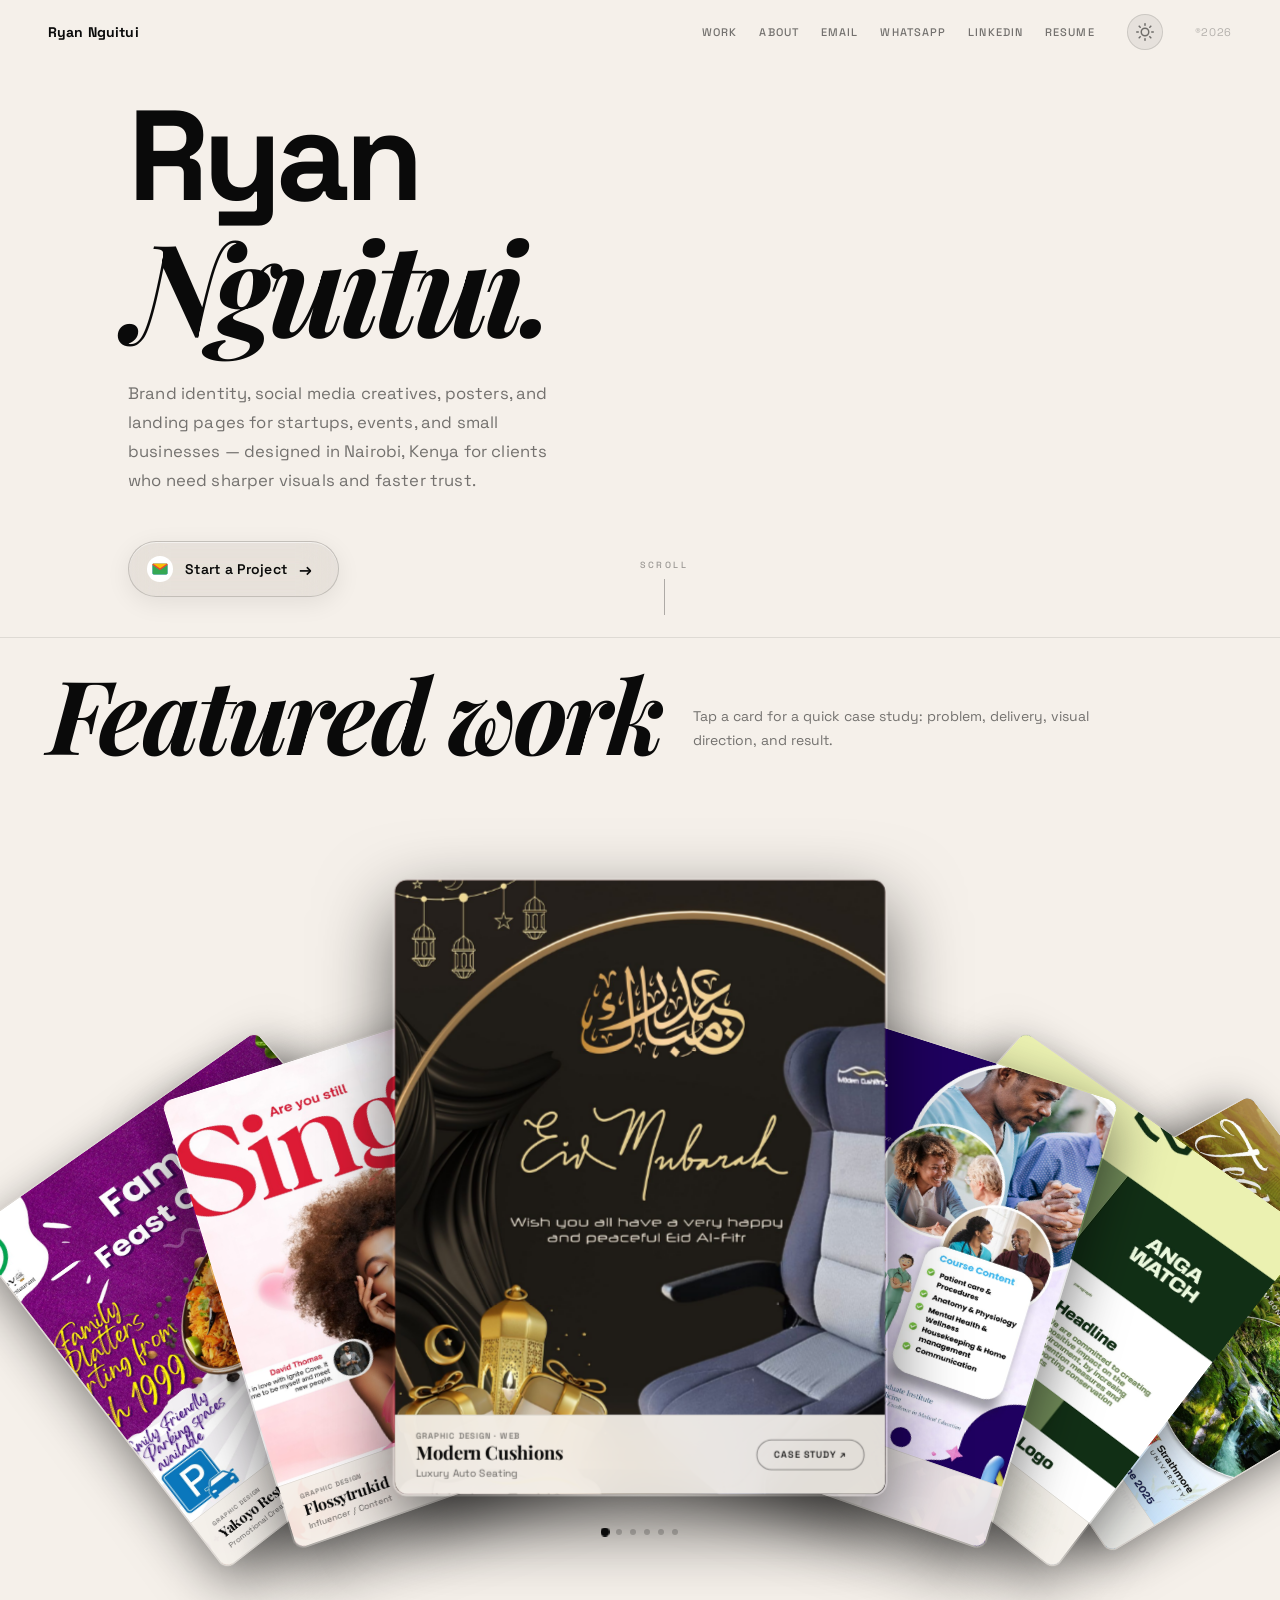
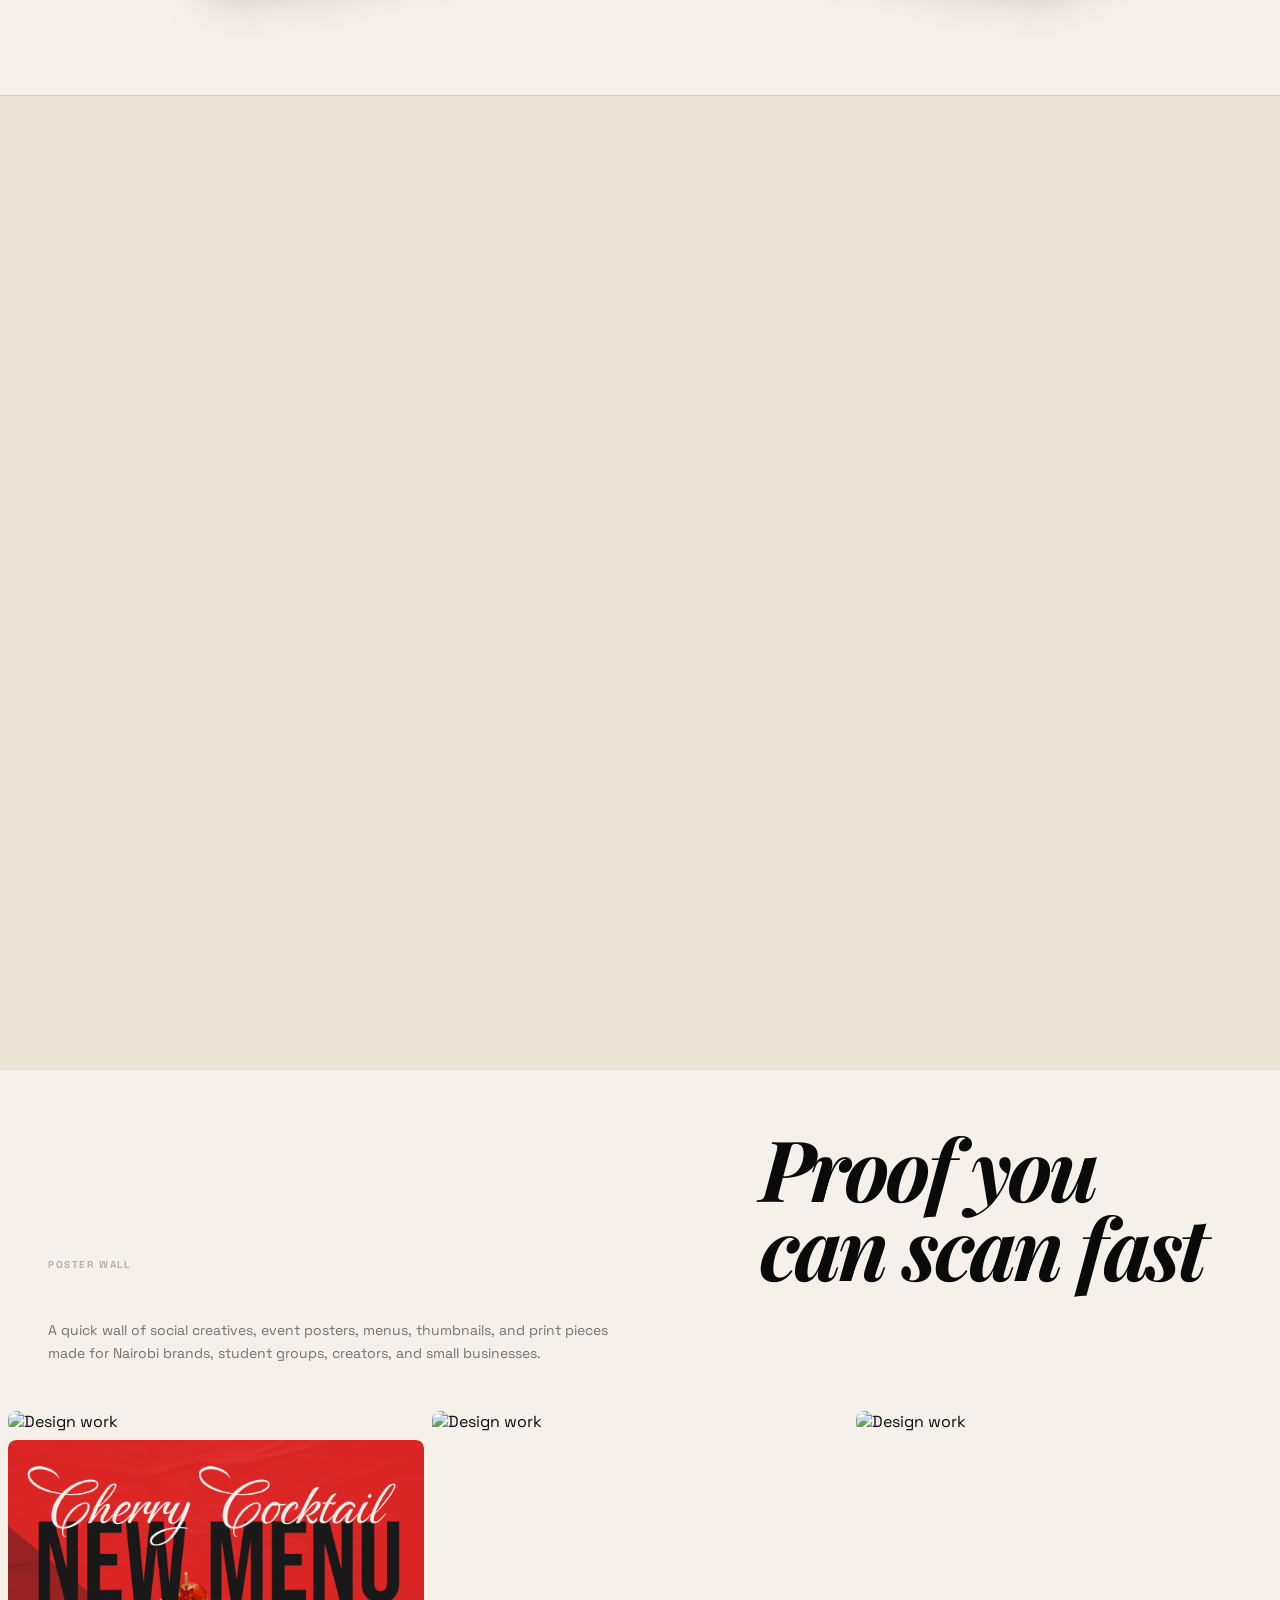
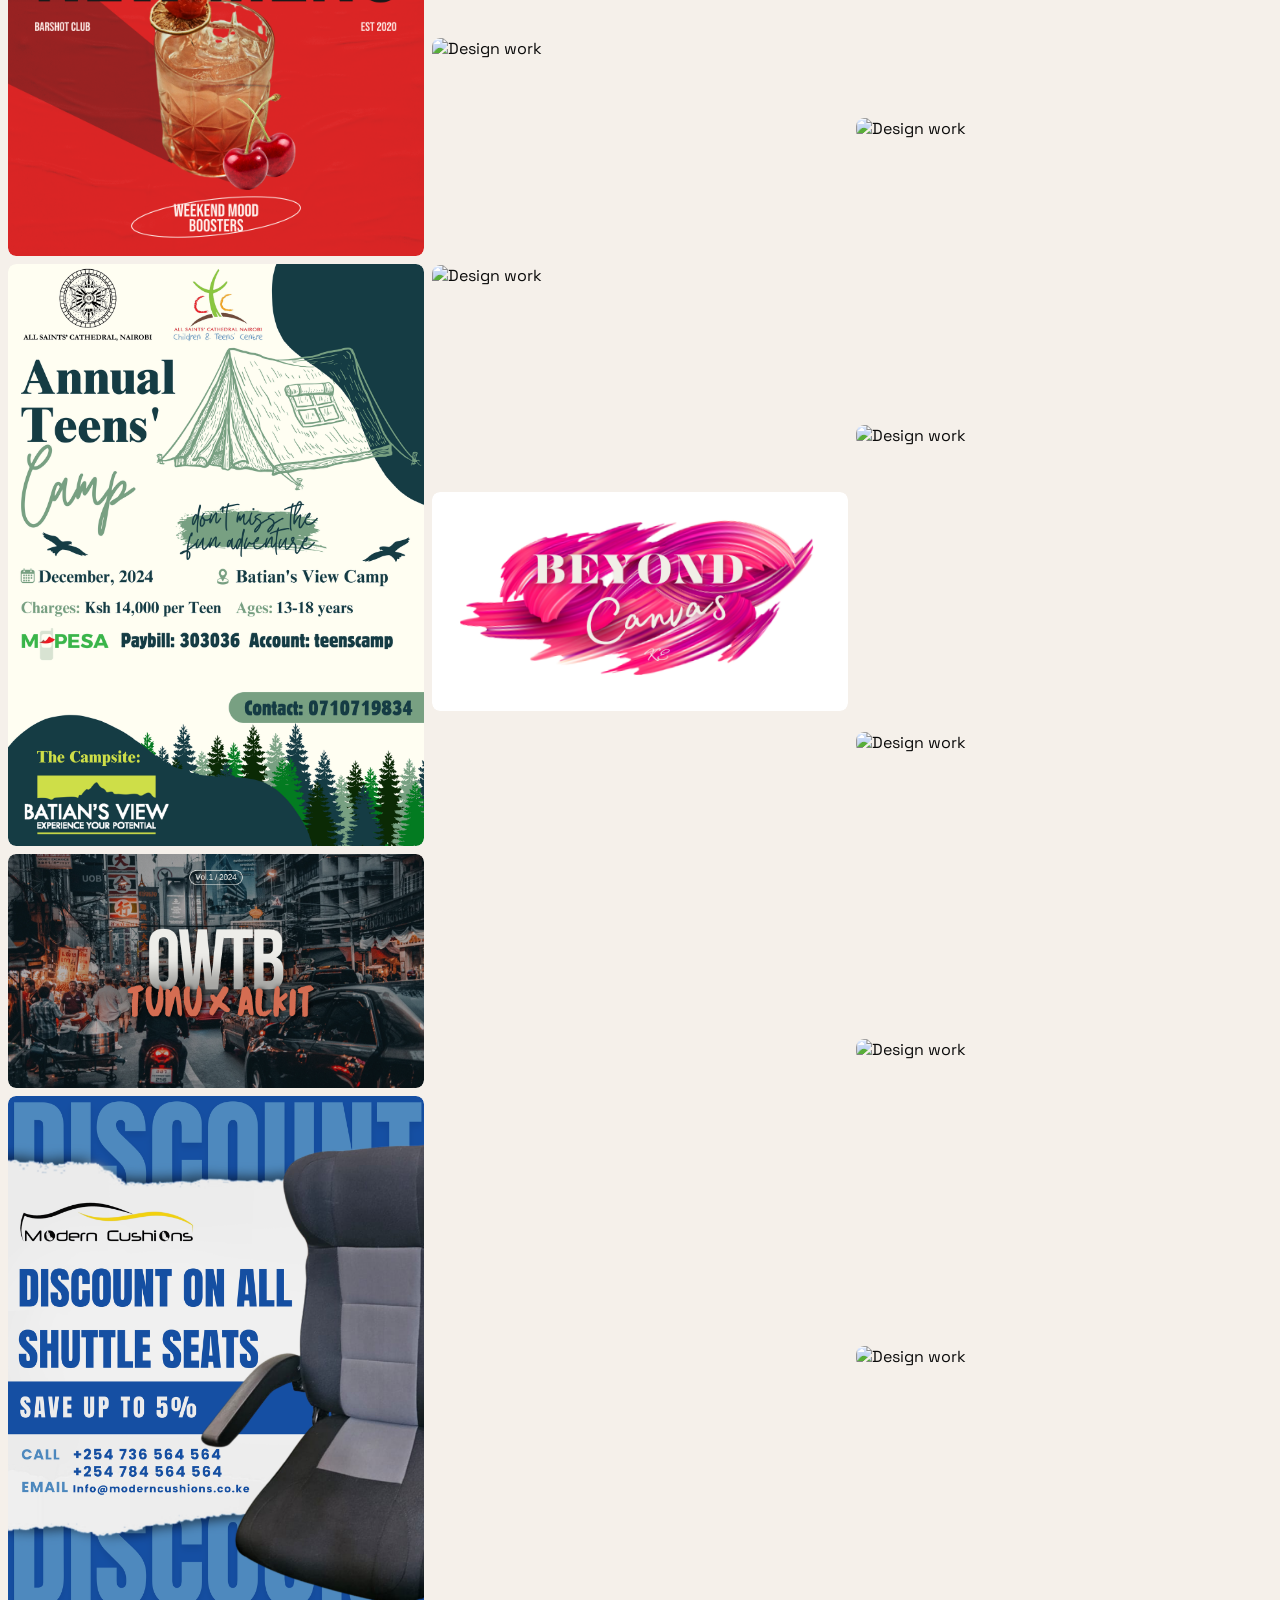
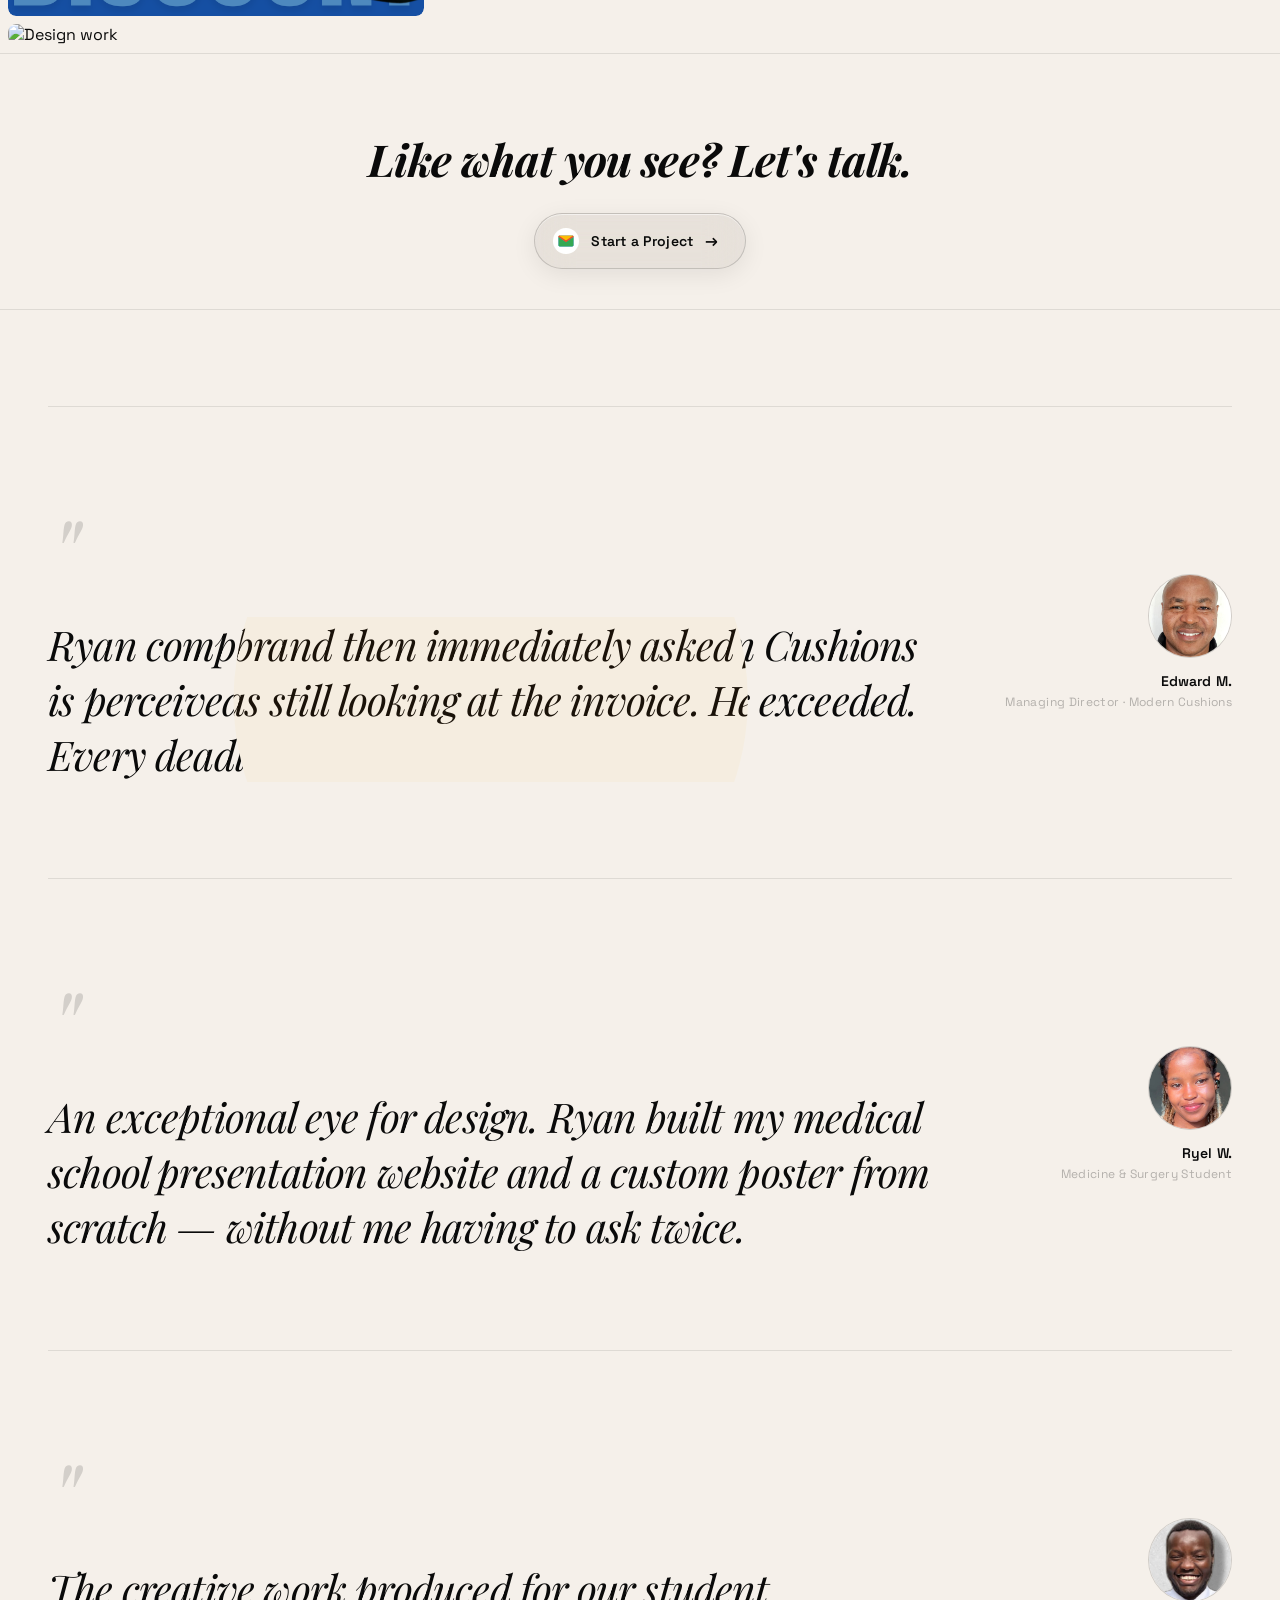
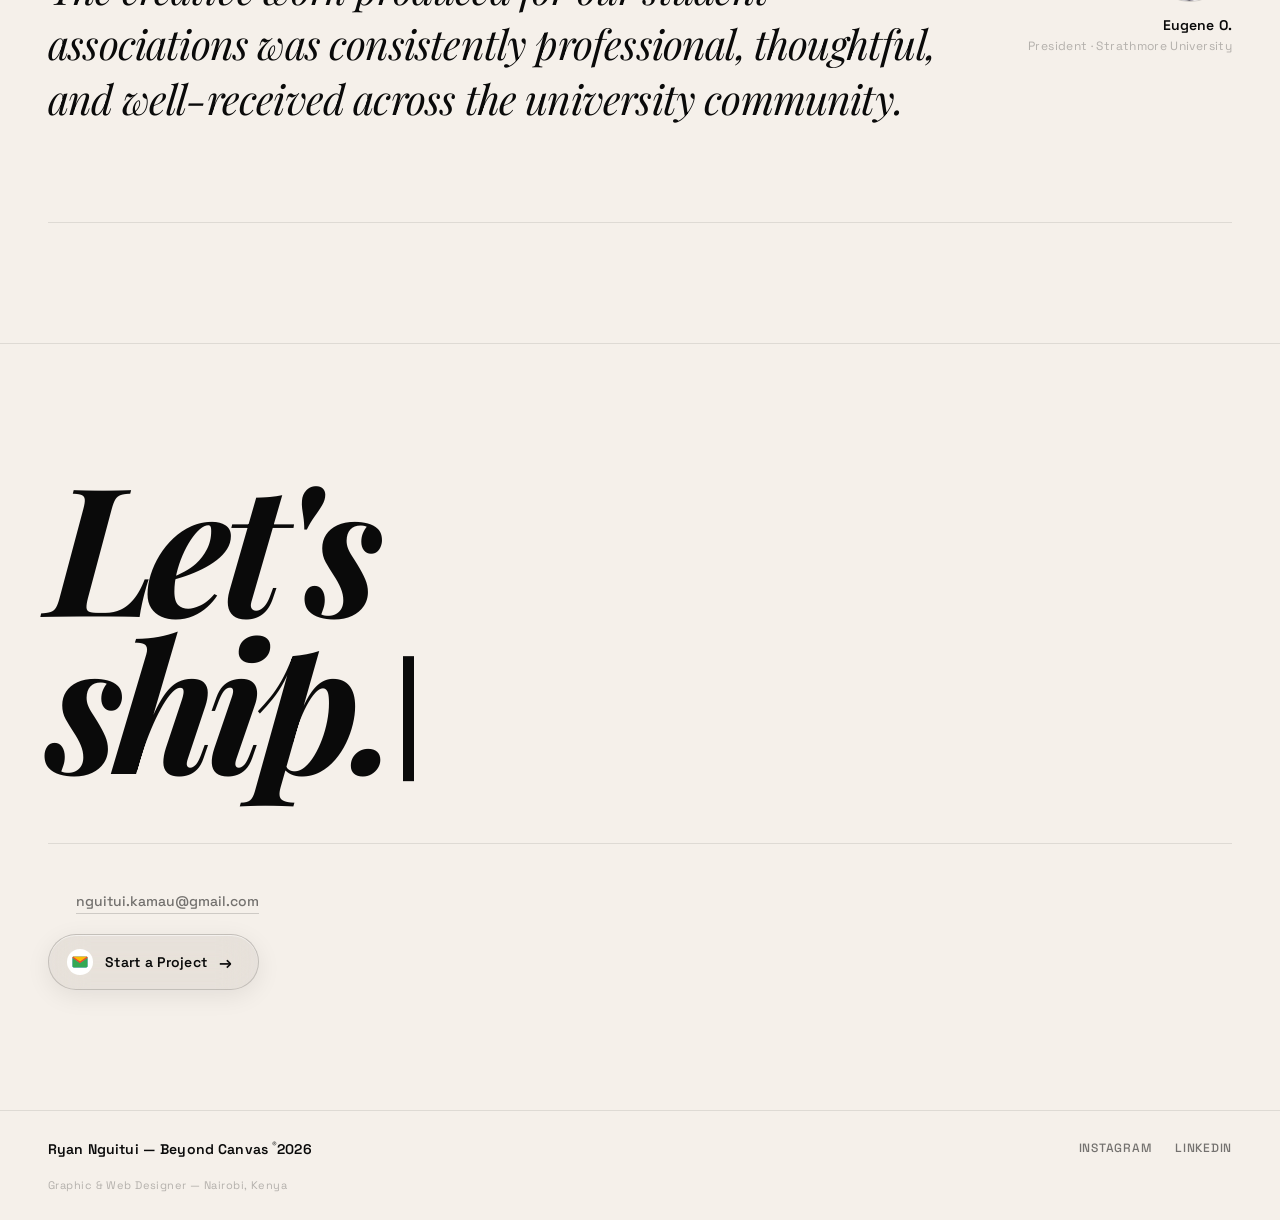
==== commit 62fedd05: "Add fast Tetris preloader" ====
--- a/index.html
+++ b/index.html
@@ -11,13 +11,21 @@
     <!-- GSAP for magnetic cursor + ScrollTrigger for about magic-text -->
     <script src="https://cdn.jsdelivr.net/npm/gsap@3.12.5/dist/gsap.min.js"></script>
     <script src="https://cdn.jsdelivr.net/npm/gsap@3.12.5/dist/ScrollTrigger.min.js"></script>
-    <link rel="stylesheet" href="css/styles.css?v=20260504e">
+    <link rel="stylesheet" href="css/styles.css?v=20260504f">
     <script>
     // Apply saved theme immediately to prevent flash
     (function(){var t=localStorage.getItem('bc_theme');if(t==='light'||((!t)&&window.matchMedia('(prefers-color-scheme: light)').matches)){document.documentElement.classList.add('light');}})();
     </script>
 </head>
 <body>
+
+<!-- Fast Tetris preloader -->
+<div class="site-loader" id="site-loader" role="status" aria-live="polite" aria-label="Loading portfolio">
+    <div class="tetris-loader" aria-hidden="true">
+        <div class="tetris-board" id="tetris-loader-board"></div>
+    </div>
+    <p class="tetris-loader-text">Loading portfolio</p>
+</div>
 
 <!-- Magnetic cursor (single element — replaces ring+dot) -->
 <div class="magnetic-cursor" id="magnetic-cursor" aria-hidden="true"></div>
@@ -465,6 +473,6 @@
     </div>
 </div>
 
-<script src="js/main.js?v=20260504e"></script>
+<script src="js/main.js?v=20260504f"></script>
 </body>
 </html>
--- a/css/styles.css
+++ b/css/styles.css
@@ -83,6 +83,94 @@
 html.light body {
     background: var(--bg);
     color: var(--text);
+}
+
+/* ======================================================
+   2c. FAST TETRIS PRELOADER
+   ====================================================== */
+.site-loader {
+    position: fixed;
+    inset: 0;
+    z-index: 100000;
+    display: flex;
+    flex-direction: column;
+    align-items: center;
+    justify-content: center;
+    gap: 22px;
+    background: var(--bg);
+    color: var(--text);
+    opacity: 1;
+    visibility: visible;
+    transition: opacity .45s var(--ease), visibility .45s var(--ease);
+}
+
+.site-loader.is-hidden {
+    opacity: 0;
+    visibility: hidden;
+    pointer-events: none;
+}
+
+.tetris-loader {
+    padding: 8px;
+    border: 2px solid var(--text);
+    background: var(--bg);
+    box-shadow: 0 18px 60px rgba(0, 0, 0, .45);
+}
+
+.tetris-board {
+    display: grid;
+    grid-template-columns: repeat(10, 12px);
+    grid-auto-rows: 12px;
+    gap: 0;
+}
+
+.tetris-cell {
+    width: 12px;
+    height: 12px;
+    border: 1px solid rgba(255, 255, 255, .2);
+    background: var(--bg);
+    transform: scale(.94);
+    transition: background .08s linear, transform .08s linear, opacity .16s linear;
+}
+
+html.light .tetris-cell {
+    border-color: rgba(10, 10, 10, .18);
+}
+
+.tetris-cell.is-filled {
+    background: var(--text);
+    transform: scale(1);
+}
+
+.tetris-cell.is-clearing {
+    opacity: .45;
+    animation: tetrisClearPulse .18s linear alternate infinite;
+}
+
+.tetris-loader-text {
+    font-family: var(--font-sans);
+    font-size: 11px;
+    font-weight: 700;
+    letter-spacing: .16em;
+    text-transform: uppercase;
+    color: var(--text2);
+}
+
+@keyframes tetrisClearPulse {
+    from { opacity: .35; }
+    to { opacity: 1; }
+}
+
+@media (max-width: 768px) {
+    .tetris-board {
+        grid-template-columns: repeat(10, 10px);
+        grid-auto-rows: 10px;
+    }
+
+    .tetris-cell {
+        width: 10px;
+        height: 10px;
+    }
 }
 
 /* Nav in light mode */
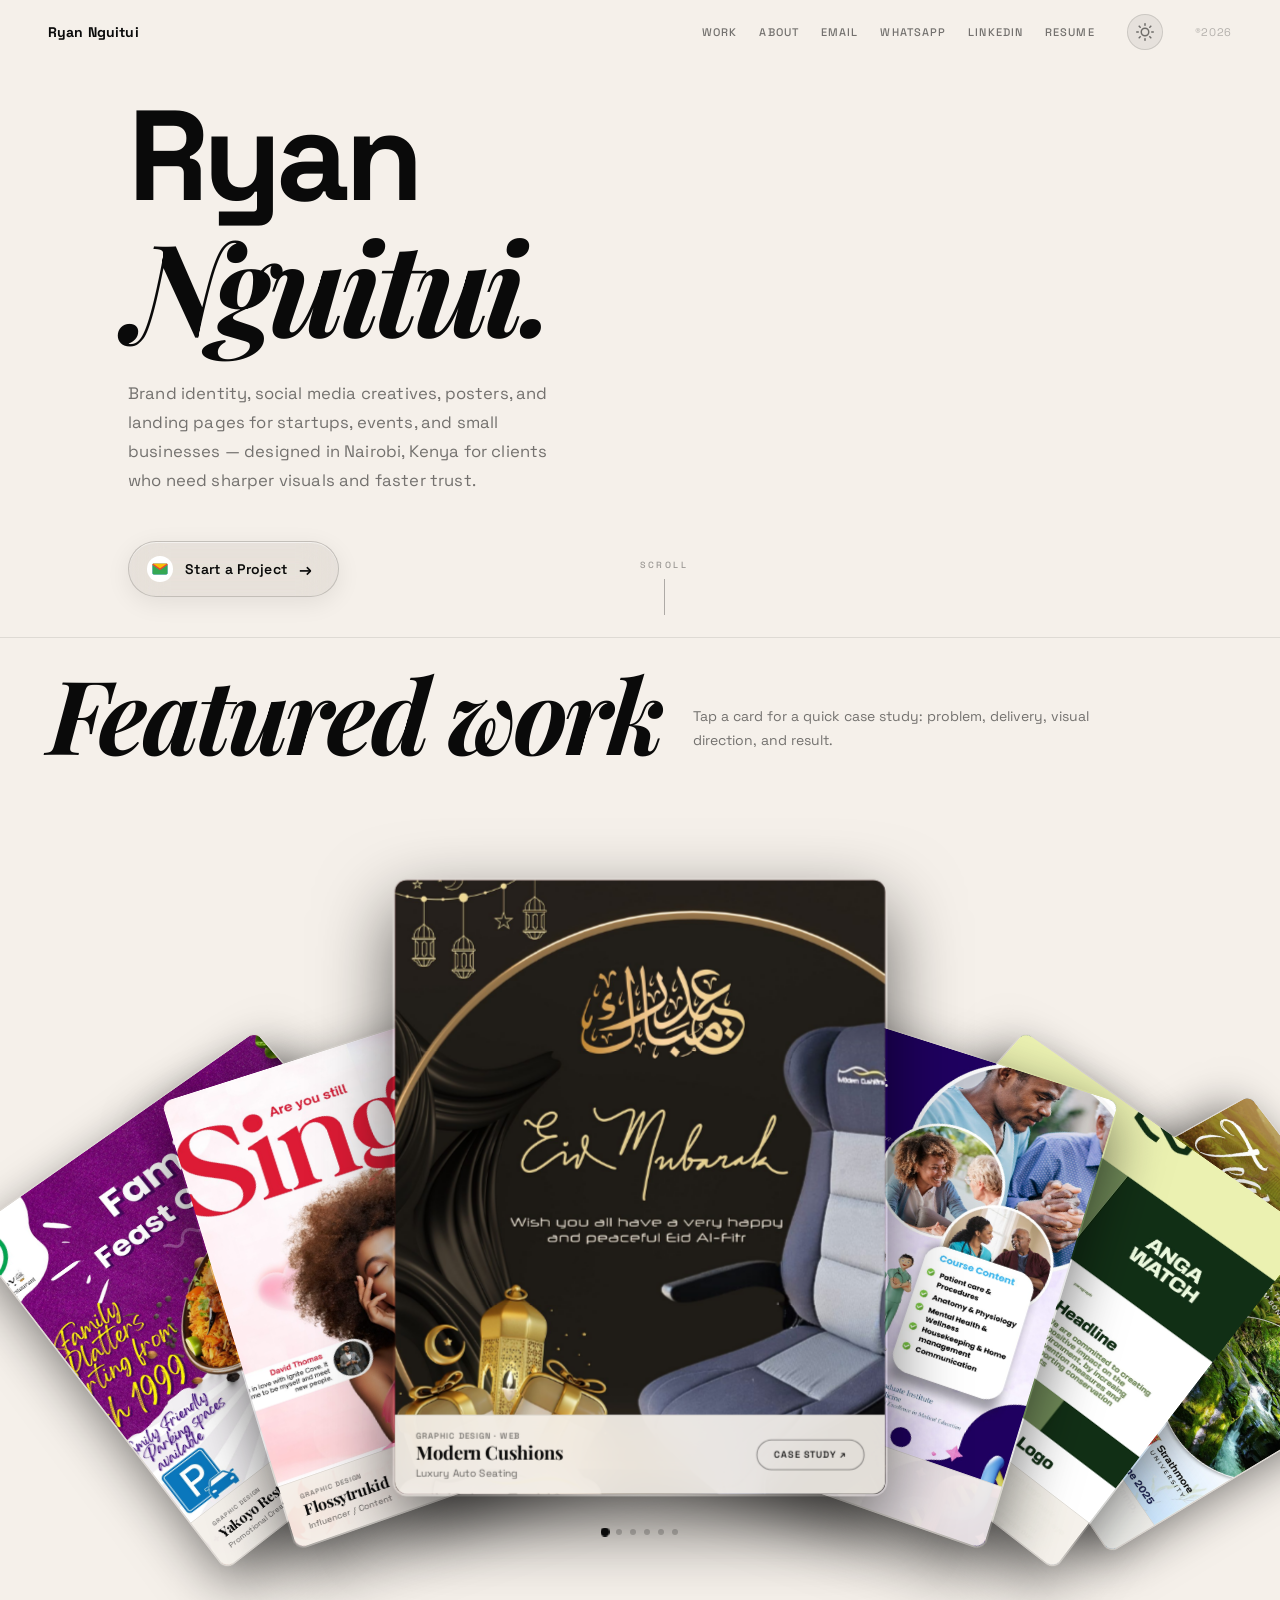
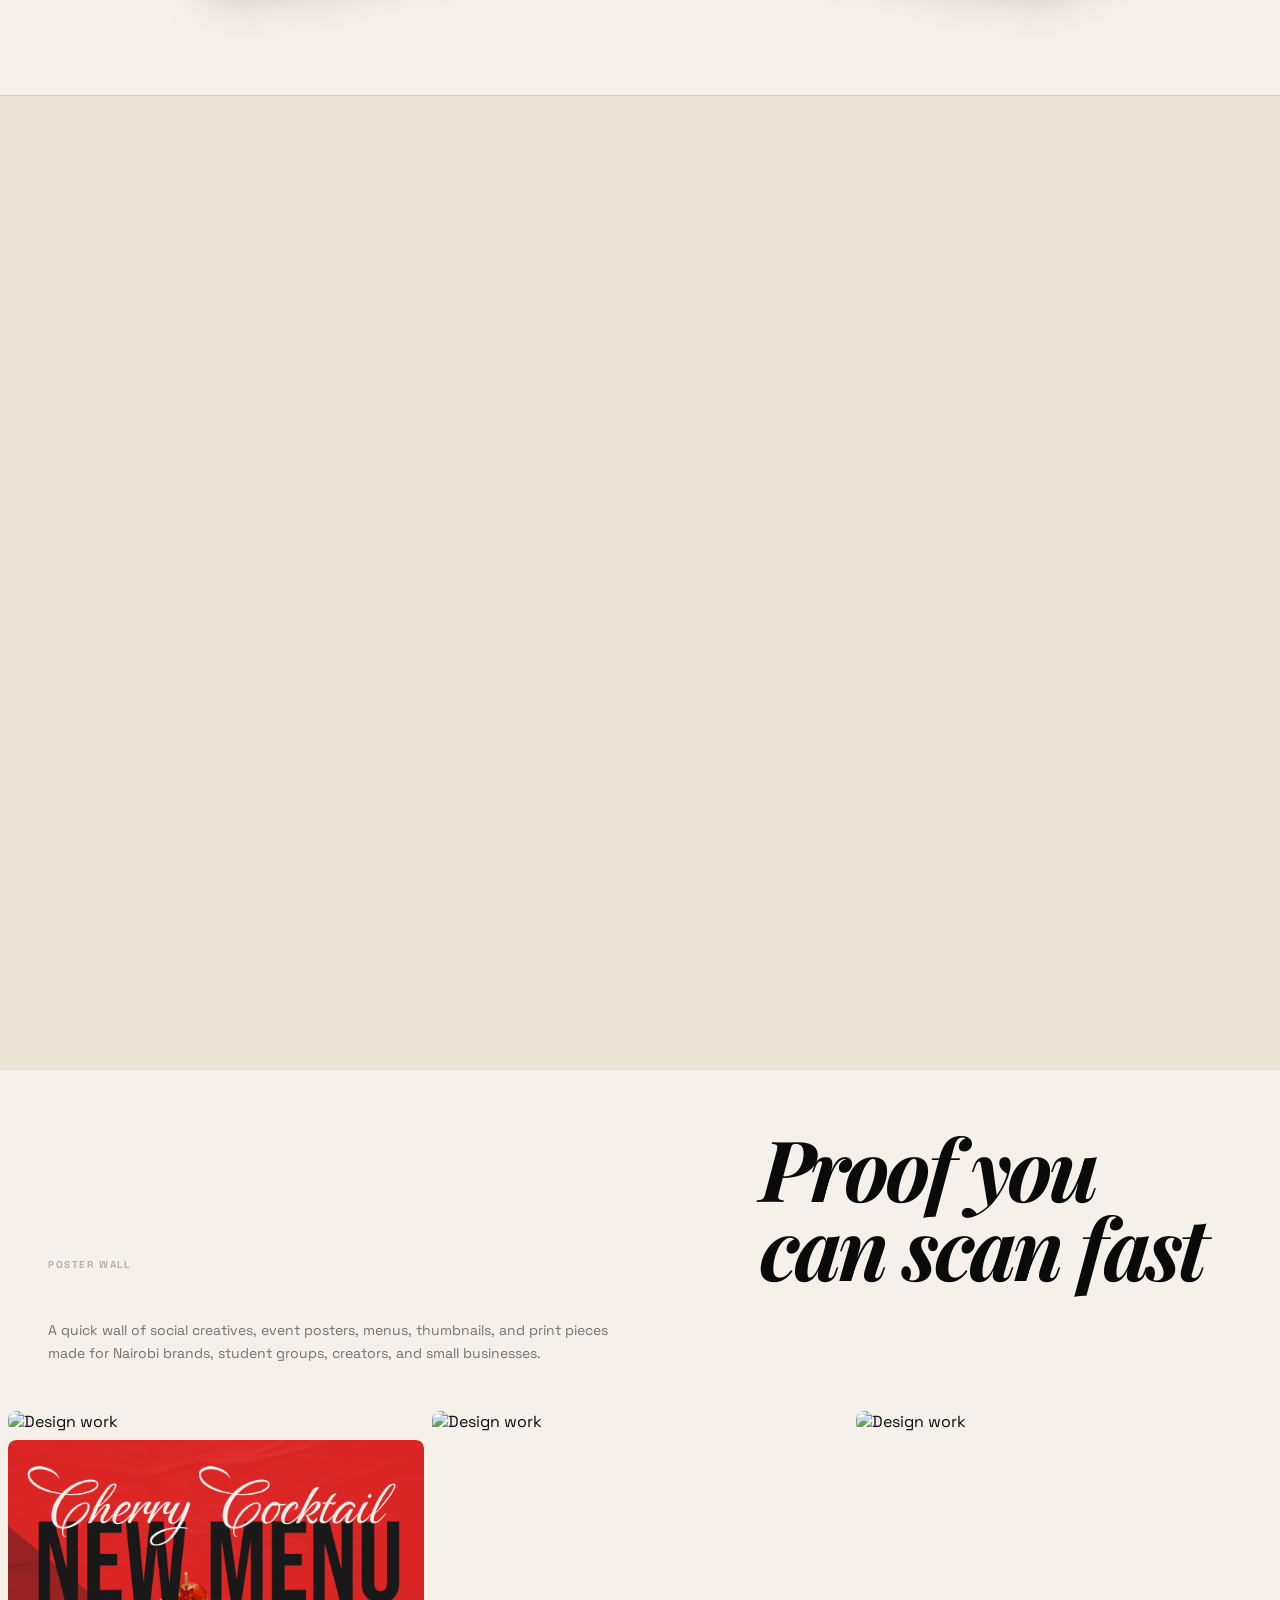
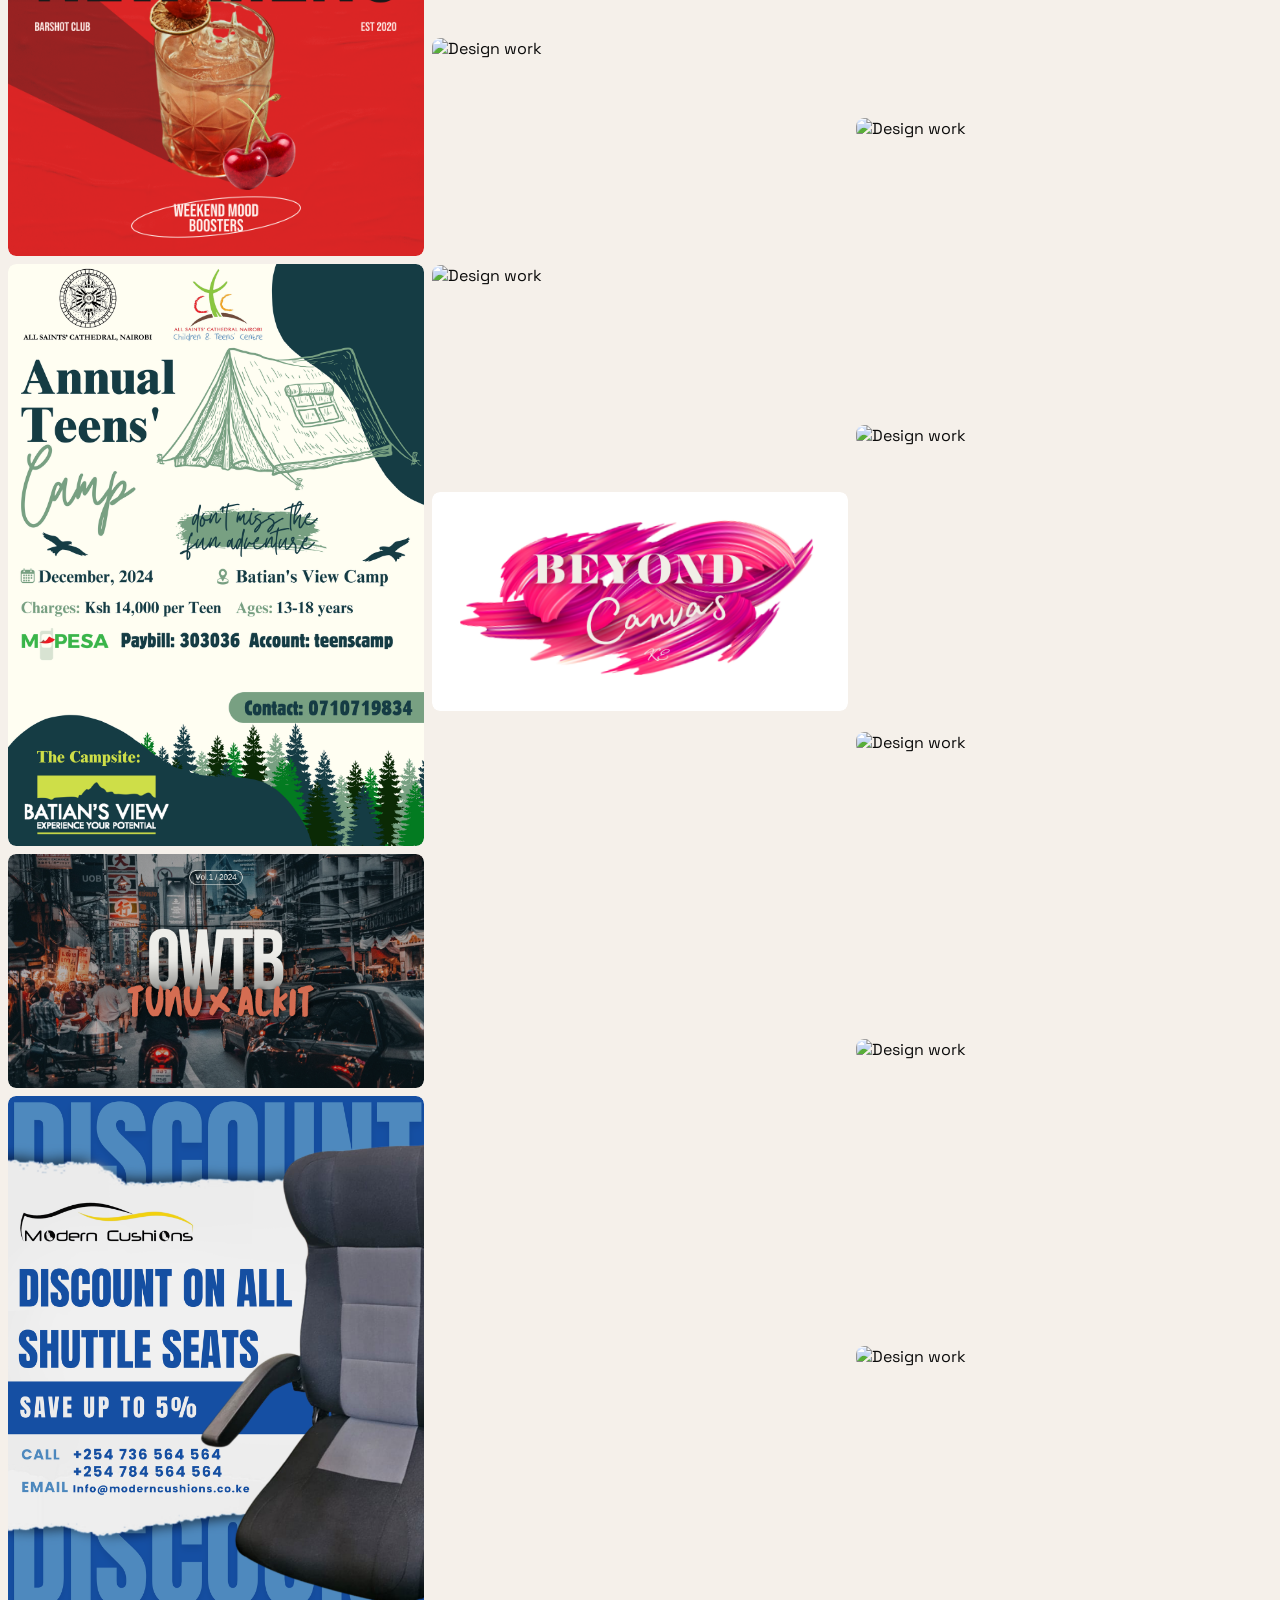
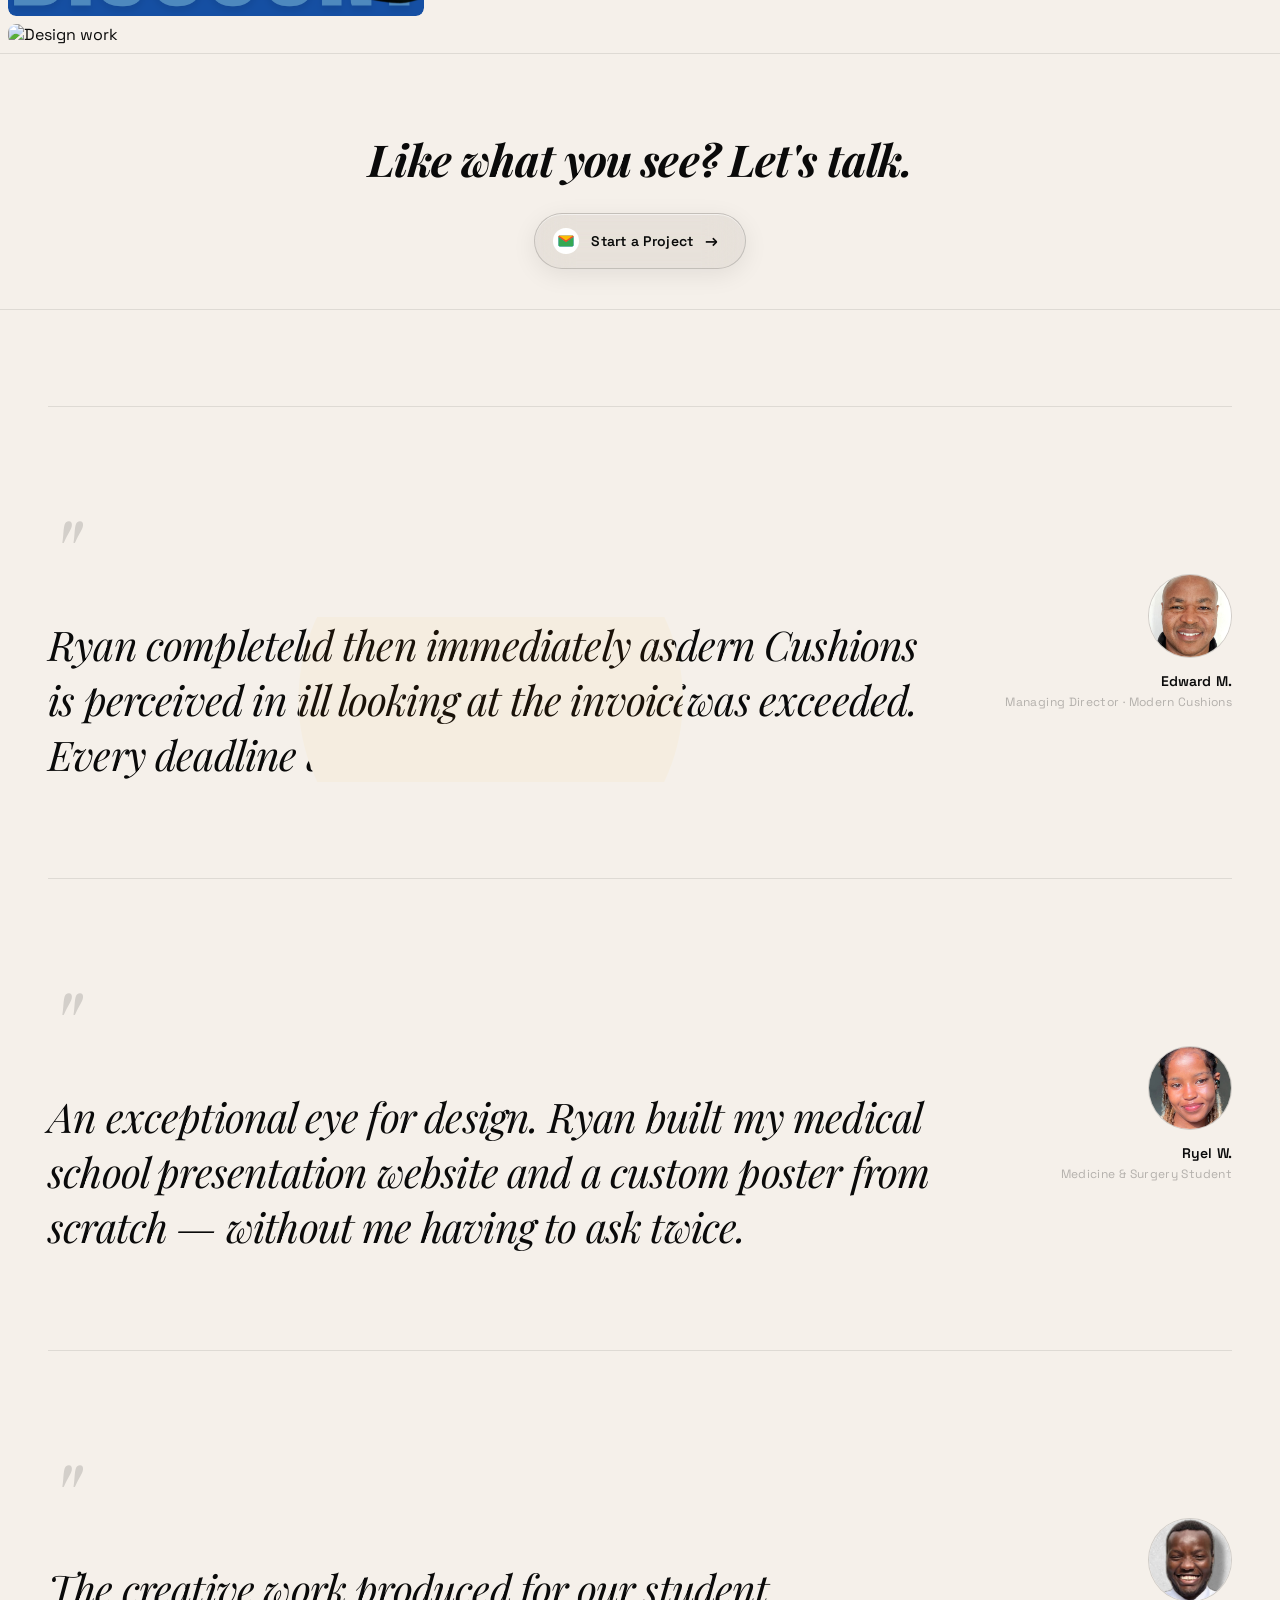
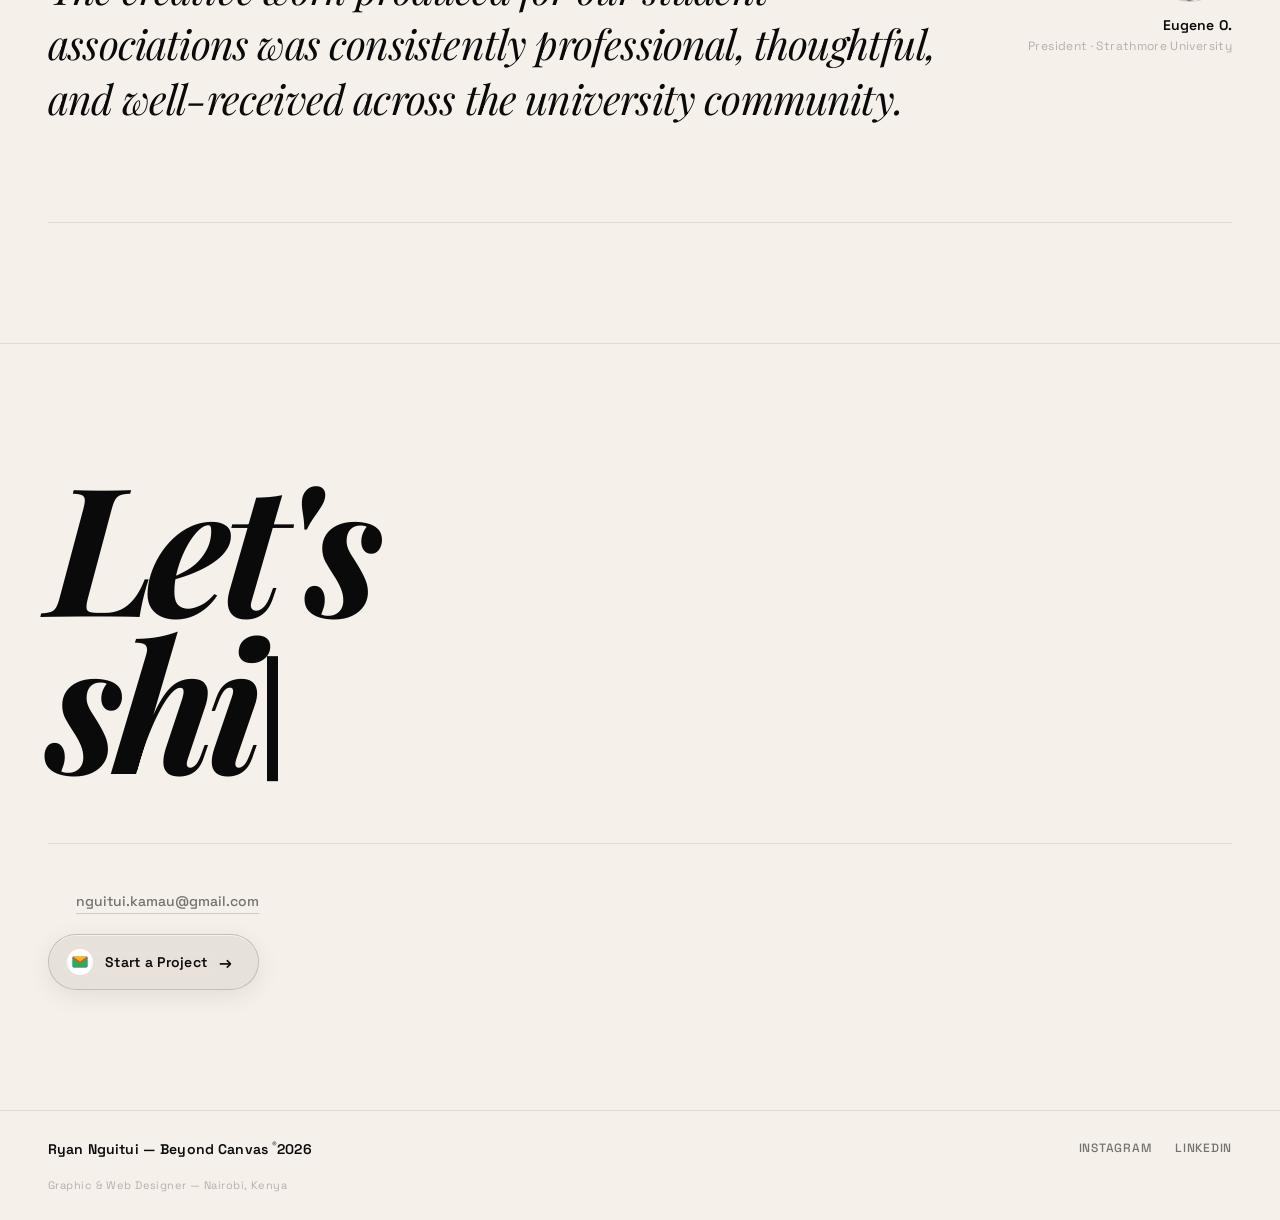
==== commit f7e0bcee: "Replace preloader with Newtons cradle" ====
--- a/index.html
+++ b/index.html
@@ -11,7 +11,7 @@
     <!-- GSAP for magnetic cursor + ScrollTrigger for about magic-text -->
     <script src="https://cdn.jsdelivr.net/npm/gsap@3.12.5/dist/gsap.min.js"></script>
     <script src="https://cdn.jsdelivr.net/npm/gsap@3.12.5/dist/ScrollTrigger.min.js"></script>
-    <link rel="stylesheet" href="css/styles.css?v=20260504f">
+    <link rel="stylesheet" href="css/styles.css?v=20260504g">
     <script>
     // Apply saved theme immediately to prevent flash
     (function(){var t=localStorage.getItem('bc_theme');if(t==='light'||((!t)&&window.matchMedia('(prefers-color-scheme: light)').matches)){document.documentElement.classList.add('light');}})();
@@ -19,12 +19,15 @@
 </head>
 <body>
 
-<!-- Fast Tetris preloader -->
+<!-- Newton's cradle preloader -->
 <div class="site-loader" id="site-loader" role="status" aria-live="polite" aria-label="Loading portfolio">
-    <div class="tetris-loader" aria-hidden="true">
-        <div class="tetris-board" id="tetris-loader-board"></div>
-    </div>
-    <p class="tetris-loader-text">Loading portfolio</p>
+    <div class="newtons-cradle" aria-hidden="true">
+        <div class="newtons-cradle__dot"></div>
+        <div class="newtons-cradle__dot"></div>
+        <div class="newtons-cradle__dot"></div>
+        <div class="newtons-cradle__dot"></div>
+    </div>
+    <p class="loader-text">Loading portfolio</p>
 </div>
 
 <!-- Magnetic cursor (single element — replaces ring+dot) -->
@@ -473,6 +476,6 @@
     </div>
 </div>
 
-<script src="js/main.js?v=20260504f"></script>
+<script src="js/main.js?v=20260504g"></script>
 </body>
 </html>
--- a/css/styles.css
+++ b/css/styles.css
@@ -86,7 +86,7 @@
 }
 
 /* ======================================================
-   2c. FAST TETRIS PRELOADER
+   2c. NEWTON'S CRADLE PRELOADER
    ====================================================== */
 .site-loader {
     position: fixed;
@@ -110,44 +110,45 @@
     pointer-events: none;
 }
 
-.tetris-loader {
-    padding: 8px;
-    border: 2px solid var(--text);
-    background: var(--bg);
-    box-shadow: 0 18px 60px rgba(0, 0, 0, .45);
-}
-
-.tetris-board {
-    display: grid;
-    grid-template-columns: repeat(10, 12px);
-    grid-auto-rows: 12px;
-    gap: 0;
-}
-
-.tetris-cell {
-    width: 12px;
-    height: 12px;
-    border: 1px solid rgba(255, 255, 255, .2);
-    background: var(--bg);
-    transform: scale(.94);
-    transition: background .08s linear, transform .08s linear, opacity .16s linear;
-}
-
-html.light .tetris-cell {
-    border-color: rgba(10, 10, 10, .18);
-}
-
-.tetris-cell.is-filled {
-    background: var(--text);
-    transform: scale(1);
-}
-
-.tetris-cell.is-clearing {
-    opacity: .45;
-    animation: tetrisClearPulse .18s linear alternate infinite;
-}
-
-.tetris-loader-text {
+.newtons-cradle {
+    --uib-size: 58px;
+    --uib-speed: 1.2s;
+    --uib-color: var(--text);
+    position: relative;
+    display: flex;
+    align-items: center;
+    justify-content: center;
+    width: var(--uib-size);
+    height: var(--uib-size);
+}
+
+.newtons-cradle__dot {
+    position: relative;
+    display: flex;
+    align-items: center;
+    height: 100%;
+    width: 25%;
+    transform-origin: center top;
+}
+
+.newtons-cradle__dot::after {
+    content: '';
+    display: block;
+    width: 100%;
+    height: 25%;
+    border-radius: 50%;
+    background-color: var(--uib-color);
+}
+
+.newtons-cradle__dot:first-child {
+    animation: loaderSwing var(--uib-speed) linear infinite;
+}
+
+.newtons-cradle__dot:last-child {
+    animation: loaderSwing2 var(--uib-speed) linear infinite;
+}
+
+.loader-text {
     font-family: var(--font-sans);
     font-size: 11px;
     font-weight: 700;
@@ -156,20 +157,37 @@
     color: var(--text2);
 }
 
-@keyframes tetrisClearPulse {
-    from { opacity: .35; }
-    to { opacity: 1; }
-}
-
-@media (max-width: 768px) {
-    .tetris-board {
-        grid-template-columns: repeat(10, 10px);
-        grid-auto-rows: 10px;
-    }
-
-    .tetris-cell {
-        width: 10px;
-        height: 10px;
+@keyframes loaderSwing {
+    0% {
+        transform: rotate(0deg);
+        animation-timing-function: ease-out;
+    }
+
+    25% {
+        transform: rotate(70deg);
+        animation-timing-function: ease-in;
+    }
+
+    50% {
+        transform: rotate(0deg);
+        animation-timing-function: linear;
+    }
+}
+
+@keyframes loaderSwing2 {
+    0% {
+        transform: rotate(0deg);
+        animation-timing-function: linear;
+    }
+
+    50% {
+        transform: rotate(0deg);
+        animation-timing-function: ease-out;
+    }
+
+    75% {
+        transform: rotate(-70deg);
+        animation-timing-function: ease-in;
     }
 }
 
